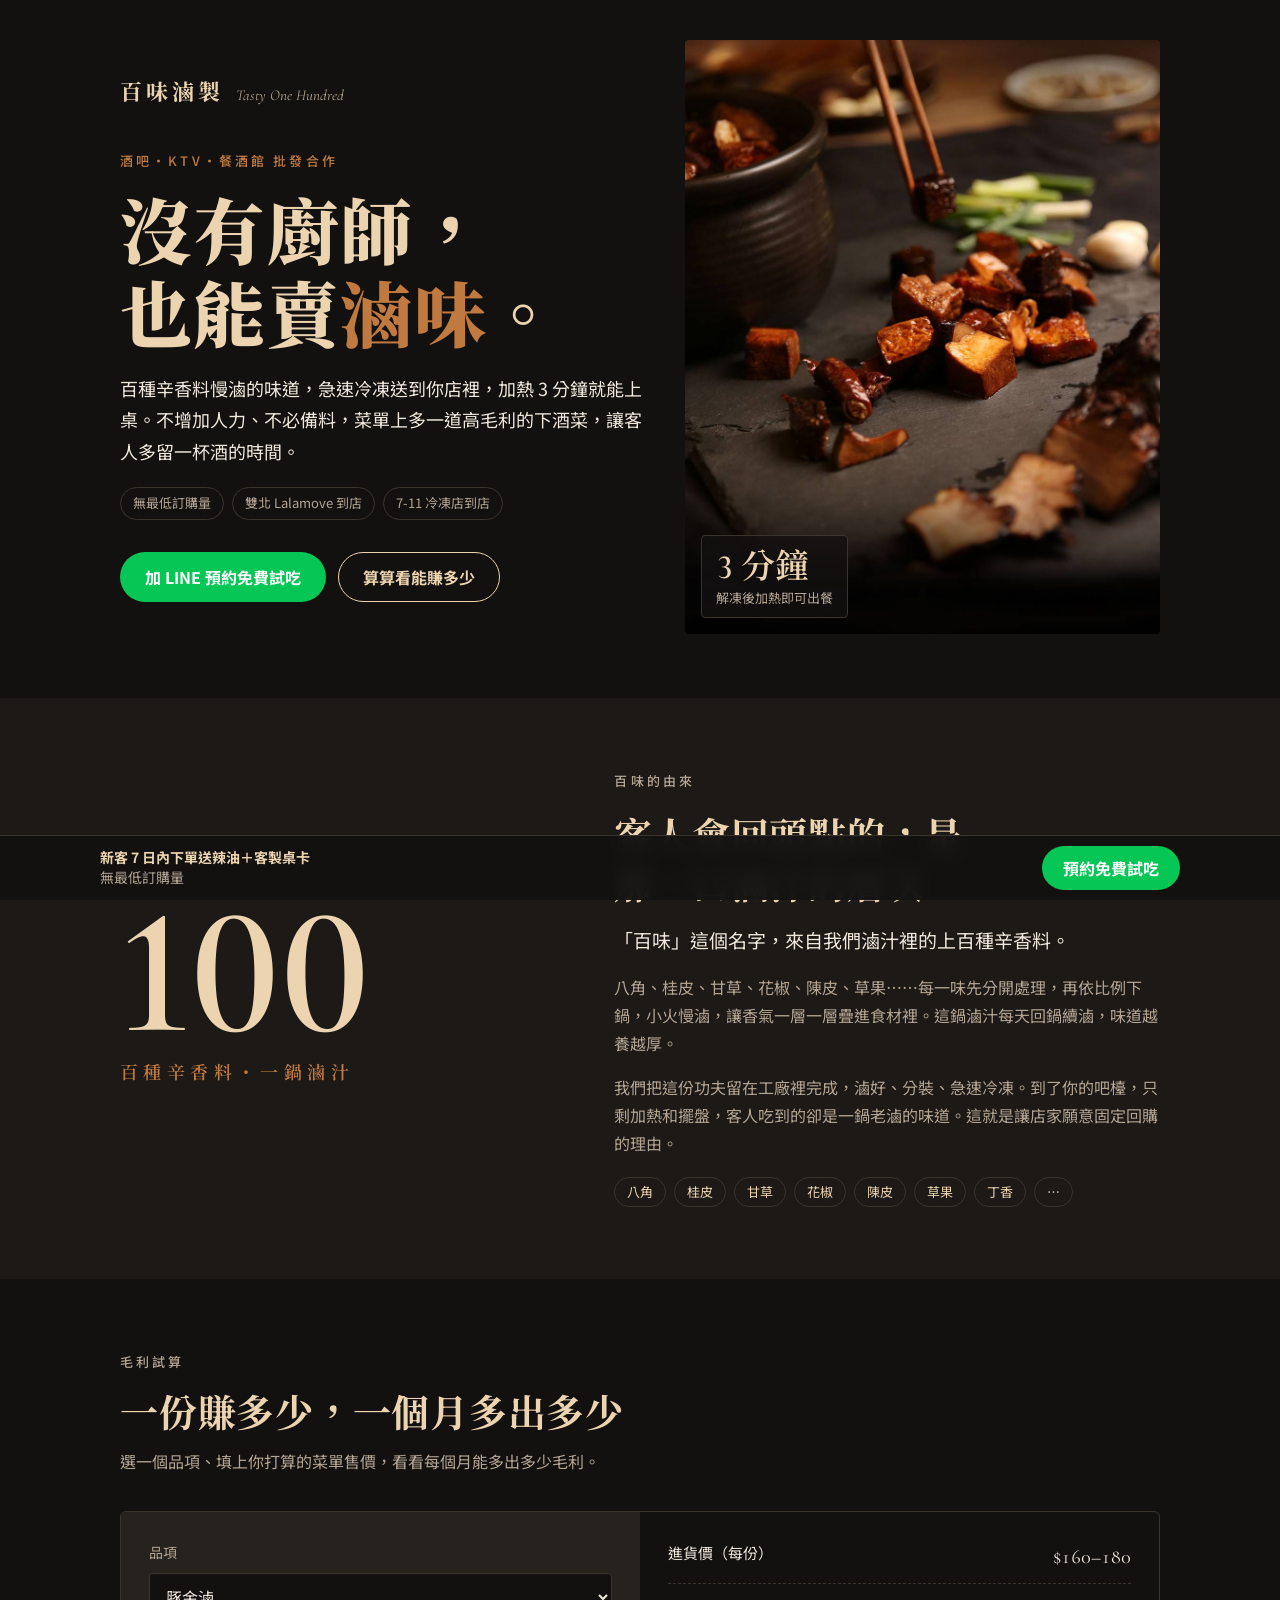
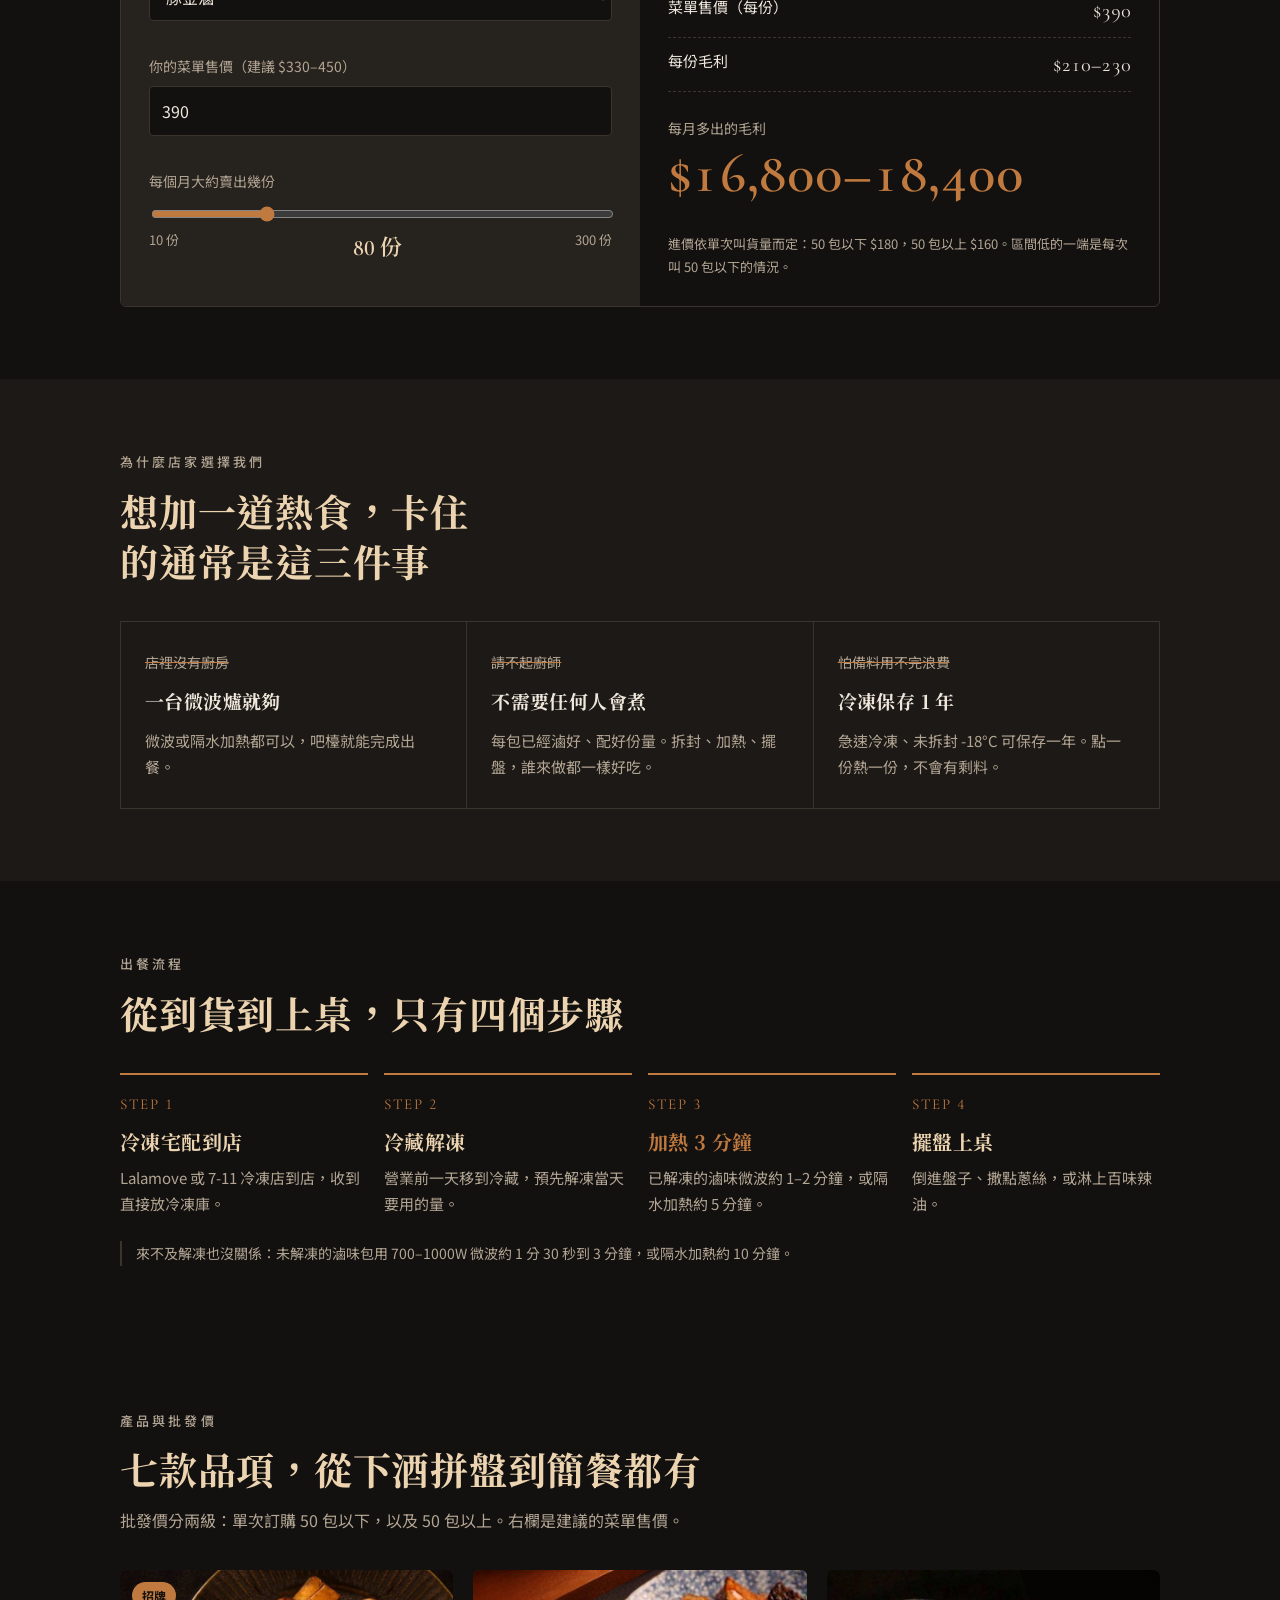
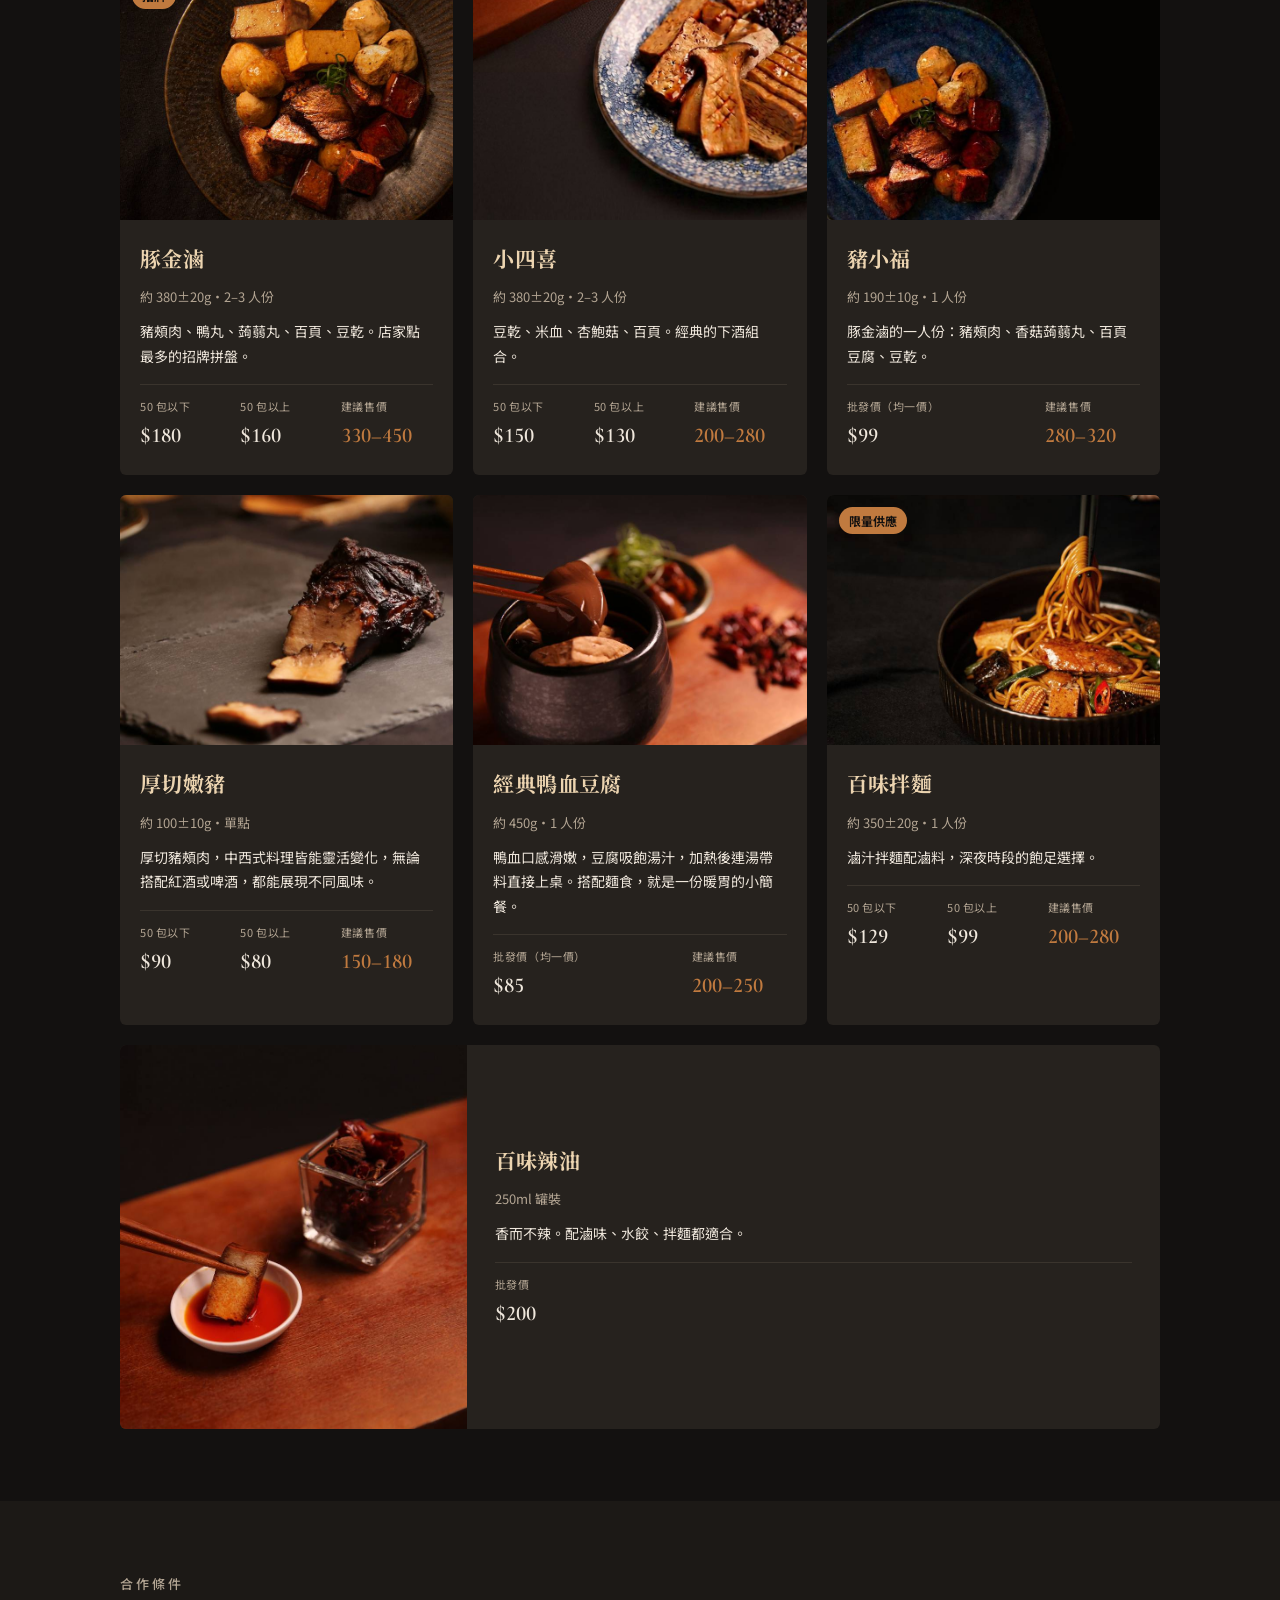
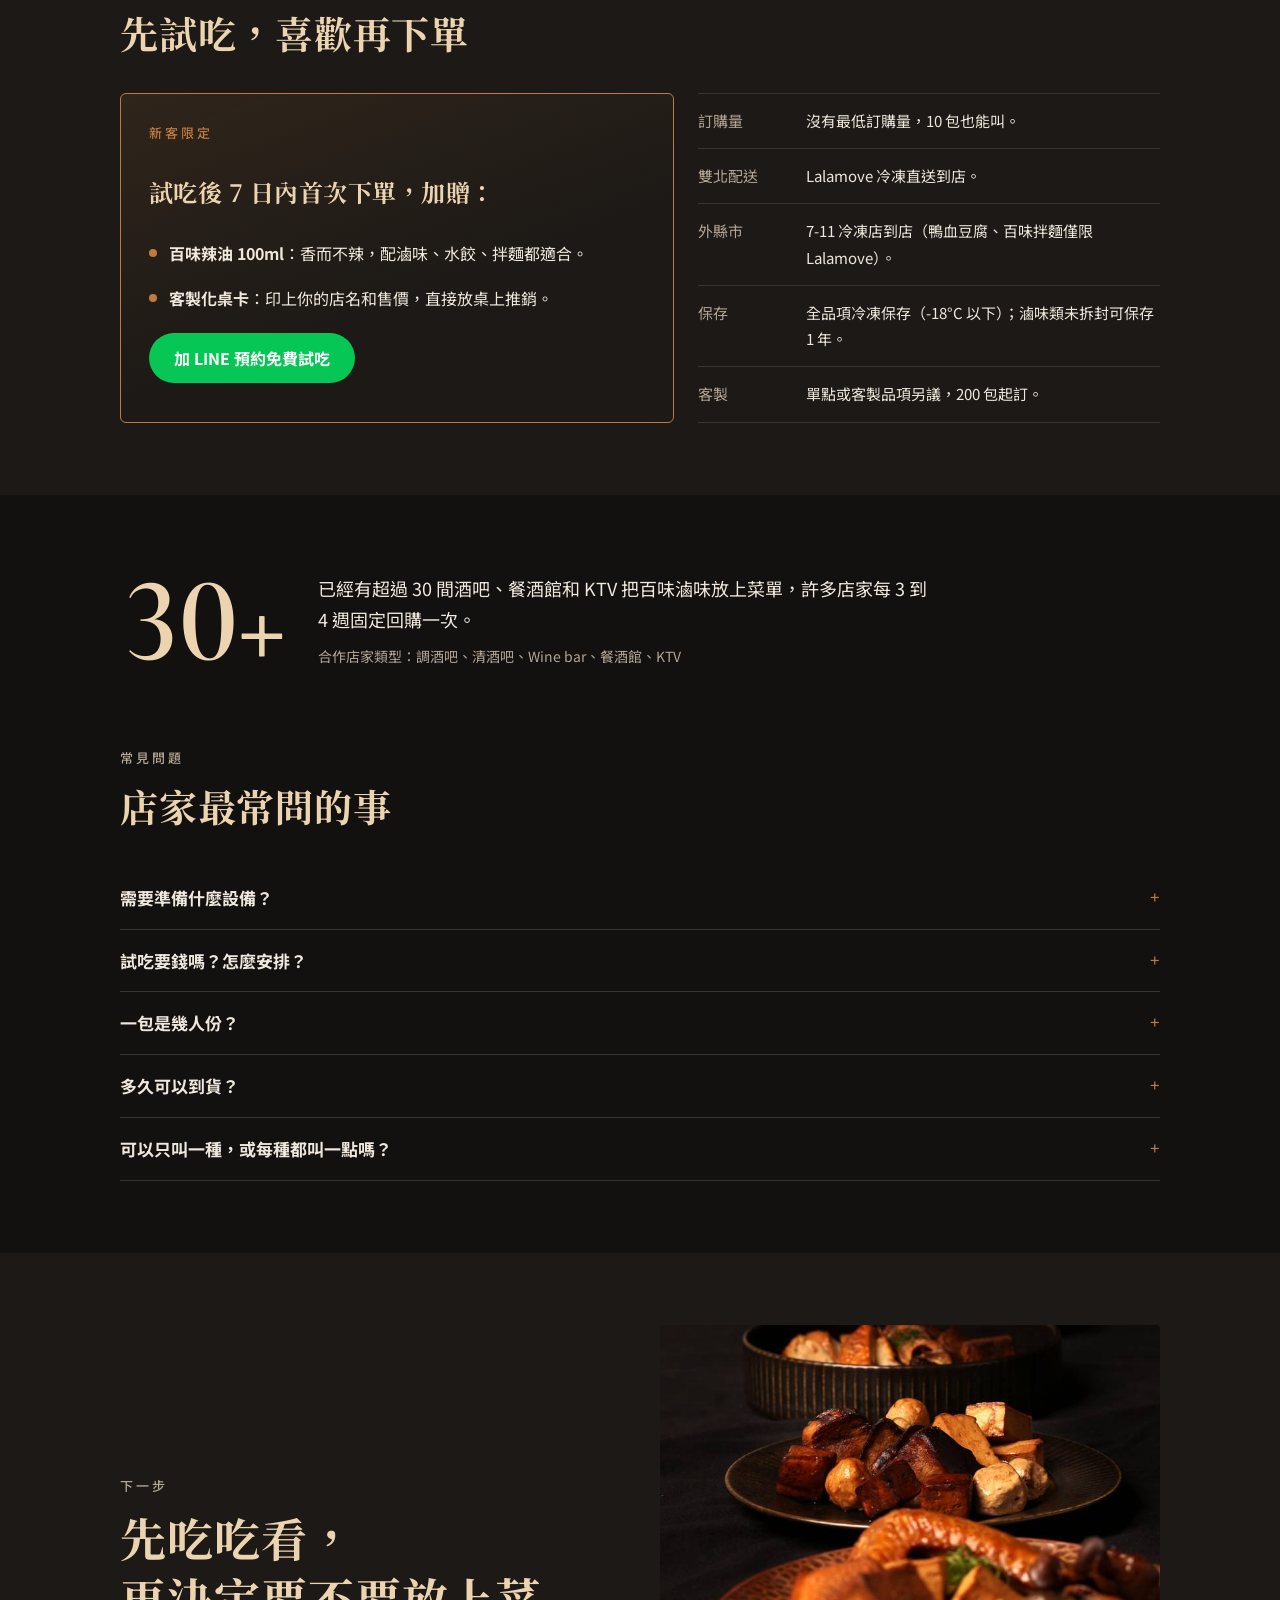
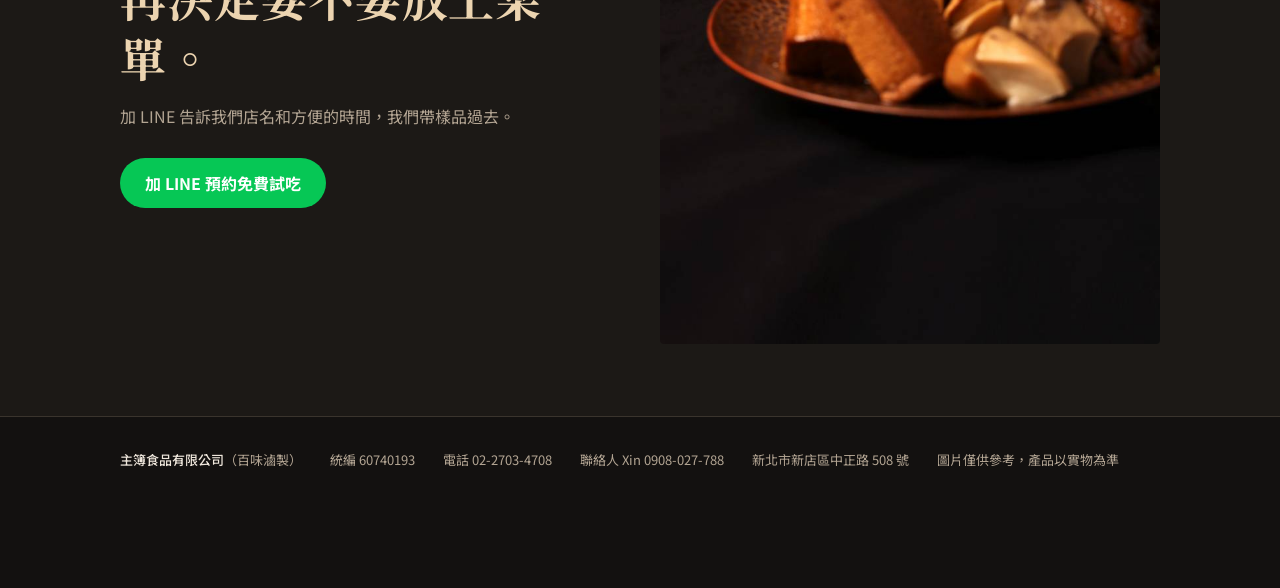
==== b2b/index.html @ 4ccf2a3b "產品改名：豬滿福 → 豚金滷 首頁與 b2b 頁的產品名稱、照片說明、豬小福介紹裡的「豬滿福的一人份」、常見問題都一起改。  Co-Authored-By: Claude Opus 5.5 <nore" ====
<!doctype html>
<html lang="zh-Hant">
<head>
<meta charset="utf-8">
<meta name="viewport" content="width=device-width, initial-scale=1, viewport-fit=cover">
<meta name="description" content="百味滷製冷凍滷味組合包，專為酒吧、KTV、餐酒館設計。百種辛香料慢滷，沒有廚師也能賣滷味：加熱 3 分鐘上桌，為菜單多一道高毛利下酒菜，無最低訂購量。">
<!-- ===== Meta Pixel：到 Meta 事件管理工具複製你的 Pixel 程式碼，貼在這裡 ===== -->
<title>百味滷製 店家合作</title>
<link rel="preconnect" href="https://fonts.googleapis.com">
<link rel="preconnect" href="https://fonts.gstatic.com" crossorigin>
<link rel="stylesheet" href="https://fonts.googleapis.com/css2?family=Noto+Serif+TC:wght@500;700;900&family=Noto+Sans+TC:wght@400;500;700&family=Cormorant+Garamond:wght@500;600&display=swap">
<style>
/* Layout: 夜間酒吧吧檯 — 深色長頁，左文右圖的 hero，價格以帳單式欄位呈現，底部固定 CTA */
.val,.big b,.bill,.price b,.stamp b,.trust .num,.step .n{font-variant-numeric:lining-nums tabular-nums}
:root{
  --ink:#131110;        /* 頁面底色：吧檯暗面 */
  --soot:#1c1916;       /* 區塊底色 */
  --slate:#26221e;      /* 卡片底色：石板 */
  --line:#3a342d;       /* 細線 */
  --cream:#ecd4b0;      /* 品牌米金：同 logo 字色 */
  --braise:#c07a3f;     /* 滷汁琥珀：強調色 */
  --text:#efe7dc;
  --muted:#b3a593;
  --display:"Noto Serif TC","Songti TC","PMingLiU",serif;
  --body:"Noto Sans TC","PingFang TC","Microsoft JhengHei",system-ui,sans-serif;
  --num:"Cormorant Garamond","Noto Serif TC",Georgia,serif;
  color-scheme:dark;
}
*{box-sizing:border-box}
html{scroll-behavior:smooth}
@media (prefers-reduced-motion:reduce){html{scroll-behavior:auto}*{transition:none!important}}
body{background:var(--ink);color:var(--text);font-family:var(--body);font-size:16px;line-height:1.75;margin:0;padding-bottom:84px}
img{max-width:100%;display:block}
a{color:inherit}
.wrap{max-width:1080px;margin:0 auto;padding-inline:20px}
h1,h2,h3{font-family:var(--display);text-wrap:balance;margin:0;font-weight:700;letter-spacing:.02em}
h2{font-size:clamp(26px,4.4vw,38px);line-height:1.3;color:var(--cream)}
p{margin:0}
.eyebrow{font-size:13px;letter-spacing:.24em;color:var(--braise);font-weight:500}
section{padding-block:72px}
.sec-head{display:grid;gap:12px;margin-bottom:36px;max-width:640px}
.sec-head p{color:var(--muted)}

/* buttons */
.btn{display:inline-flex;align-items:center;justify-content:center;gap:8px;min-height:50px;padding:0 24px;border-radius:999px;font-weight:700;font-size:16px;text-decoration:none;border:1px solid transparent;cursor:pointer;transition:transform .15s,background .15s}
.btn:hover{transform:translateY(-1px)}
.btn:focus-visible{outline:2px solid var(--cream);outline-offset:3px}
.btn-line{background:#06c755;color:#fff}
.btn-ghost{border-color:var(--cream);color:var(--cream);background:transparent}
.btn-ghost:hover{background:rgba(236,212,176,.08)}

/* hero */
.hero{padding-block:40px 64px;position:relative;overflow:hidden}
.hero .wrap{display:grid;grid-template-columns:1.05fr .95fr;gap:40px;align-items:center}
.brand{display:flex;align-items:baseline;gap:12px;margin-bottom:40px}
.brand b{font-family:var(--display);font-size:22px;color:var(--cream);letter-spacing:.18em}
.brand span{font-family:var(--num);font-style:italic;color:var(--muted);font-size:15px}
.hero h1{font-size:clamp(40px,7vw,72px);line-height:1.15;color:var(--cream);font-weight:900}
.hero h1 em{font-style:normal;color:var(--braise)}
.hero .lede{margin-top:20px;font-size:18px;color:var(--text);max-width:30em}
.hero .tags{display:flex;flex-wrap:wrap;gap:8px;margin-top:20px}
.tag{font-size:13px;border:1px solid var(--line);border-radius:999px;padding:4px 12px;color:var(--muted)}
.hero .ctas{display:flex;flex-wrap:wrap;gap:12px;margin-top:32px}
.hero-img{position:relative;border-radius:4px;overflow:hidden;aspect-ratio:4/5;max-width:100%}
.hero-img img{width:100%;height:100%;object-fit:cover}
.stamp{position:absolute;left:16px;bottom:16px;background:rgba(19,17,16,.82);border:1px solid var(--line);padding:10px 14px;border-radius:4px;display:grid;line-height:1.3}
.stamp b{font-family:var(--num);font-size:34px;color:var(--cream);font-weight:600}
.stamp span{font-size:13px;color:var(--muted)}

/* story */
.story{background:var(--soot)}
.story .wrap{display:grid;grid-template-columns:.9fr 1.1fr;gap:48px;align-items:center}
.story .big100{font-family:var(--num);font-size:clamp(96px,16vw,180px);line-height:.85;font-variant-numeric:lining-nums;color:var(--cream);font-weight:600}
.story .big100 small{display:block;font-family:var(--display);font-size:18px;color:var(--braise);letter-spacing:.3em;margin-top:14px}
.story-body{display:grid;gap:16px}
.story-body p{color:var(--muted)}
.story-body p.lead{font-size:19px;color:var(--text)}
.spices{display:flex;flex-wrap:wrap;gap:8px;margin-top:4px}
.spices span{font-size:13px;color:var(--cream);border:1px solid var(--line);border-radius:999px;padding:3px 12px}

/* pain */
.pain{background:var(--soot)}
.pain-grid{display:grid;grid-template-columns:repeat(3,1fr);gap:1px;background:var(--line);border:1px solid var(--line)}
.pain-grid div{background:var(--soot);padding:28px 24px;display:grid;gap:10px;align-content:start}
.pain-grid h3{font-size:19px;color:var(--text)}
.pain-grid .q{font-size:14px;color:var(--muted);text-decoration:line-through;text-decoration-color:var(--braise)}
.pain-grid p:last-child{color:var(--muted);font-size:15px}

/* flow */
.flow{display:grid;grid-template-columns:repeat(4,1fr);gap:16px;counter-reset:s}
.step{border-top:2px solid var(--braise);padding-top:16px;display:grid;gap:6px;align-content:start}
.step .n{font-family:var(--num);font-size:15px;color:var(--braise);letter-spacing:.1em}
.step h3{font-size:20px;color:var(--cream)}
.step p{color:var(--muted);font-size:15px}
.step.hot h3{color:var(--braise)}
.flow-note{margin-top:24px;font-size:14px;color:var(--muted);border-left:2px solid var(--line);padding-left:14px}

/* calculator */
.calc{background:var(--ink)}
.calc-box{display:grid;grid-template-columns:1fr 1fr;gap:0;border:1px solid var(--line);border-radius:6px;overflow:hidden}
.calc-in{padding:28px;display:grid;gap:22px;background:var(--slate)}
.calc-out{padding:28px;display:grid;gap:18px;align-content:center}
label{font-size:14px;color:var(--muted);display:block;margin-bottom:8px}
select,input[type=number]{width:100%;background:var(--ink);color:var(--text);border:1px solid var(--line);border-radius:4px;font:inherit;padding:10px 12px;min-height:46px}
select:focus-visible,input:focus-visible{outline:2px solid var(--braise);outline-offset:1px}
input[type=range]{width:100%;accent-color:var(--braise)}
.tier{border:0;margin:0;padding:0}
.tier legend{font-size:14px;color:var(--muted);margin-bottom:8px;padding:0}
.tier-opts{display:flex;flex-wrap:wrap;gap:8px}
.tier-opts label{margin:0;display:inline-flex;align-items:center;gap:8px;border:1px solid var(--line);border-radius:999px;padding:8px 14px;color:var(--text);cursor:pointer;font-size:14px}
.tier-opts label:has(input:checked){border-color:var(--braise);background:rgba(192,122,63,.14)}
.tier-opts input{accent-color:var(--braise);margin:0}
.upsell{font-size:14px;color:var(--cream);background:rgba(192,122,63,.14);border-left:2px solid var(--braise);padding:10px 12px;border-radius:2px}
.range-row{display:flex;justify-content:space-between;font-size:13px;color:var(--muted);font-variant-numeric:tabular-nums}
.val{font-family:var(--num);font-size:22px;color:var(--cream);font-weight:600}
.bill{display:grid;gap:10px;font-variant-numeric:tabular-nums}
.bill div{display:flex;justify-content:space-between;gap:12px;border-bottom:1px dashed var(--line);padding-bottom:8px;font-size:15px}
.bill div span:last-child{font-family:var(--num);font-size:20px}
.big{display:grid;gap:4px;margin-top:6px}
.big span{font-size:14px;color:var(--muted)}
.big b{overflow-wrap:anywhere;font-family:var(--num);font-size:clamp(32px,6vw,56px);line-height:1;color:var(--braise);font-weight:600;font-variant-numeric:tabular-nums}
.calc-foot{font-size:13px;color:var(--muted);margin-top:14px}

/* products */
.prod-grid{display:grid;grid-template-columns:repeat(3,1fr);gap:20px}
.prod{background:var(--slate);border-radius:6px;overflow:hidden;display:grid;grid-template-rows:auto 1fr;min-width:0}
.prod .ph{aspect-ratio:4/3;overflow:hidden;position:relative}
.prod .ph img{width:100%;height:100%;object-fit:cover}
.badge{position:absolute;top:12px;left:12px;background:var(--braise);color:var(--ink);font-size:12px;font-weight:700;padding:3px 10px;border-radius:999px}
.prod .bd{padding:20px;display:grid;gap:10px;align-content:start}
.prod h3{font-size:21px;color:var(--cream)}
.prod .meta{font-size:13px;color:var(--muted)}
.prod .desc{font-size:14px;color:var(--text)}
.price{display:grid;grid-template-columns:1fr 1fr 1fr;border-top:1px solid var(--line);margin-top:6px;padding-top:12px;gap:8px;font-variant-numeric:tabular-nums}
.price div{display:grid;gap:2px}
.price small{font-size:11px;color:var(--muted);letter-spacing:.05em}
.price b{font-family:var(--num);font-size:21px;font-weight:600;color:var(--text)}
.price .sug b{color:var(--braise)}
.price.flat{grid-template-columns:2fr 1fr}
.prod.wide{grid-column:1/-1;grid-template-columns:minmax(0,1fr) minmax(0,2fr);grid-template-rows:none}
.prod.wide .ph{aspect-ratio:auto;min-height:220px}
.prod.wide .bd{align-content:center;padding:28px}
@media (max-width:560px){.prod.wide{grid-template-columns:1fr}.prod.wide .ph{aspect-ratio:4/3}}

/* terms */
.terms{background:var(--soot)}
.terms-grid{display:grid;grid-template-columns:1.2fr 1fr;gap:24px}
.offer{border:1px solid var(--braise);border-radius:6px;padding:28px;display:grid;gap:16px;background:linear-gradient(160deg,rgba(192,122,63,.12),transparent 60%)}
.offer h3{font-size:24px;color:var(--cream)}
.offer ul{margin:0;padding:0;list-style:none;display:grid;gap:12px}
.offer li{display:flex;gap:12px;align-items:flex-start}
.offer li::before{content:"";flex:none;width:8px;height:8px;border-radius:50%;background:var(--braise);margin-top:10px}
.facts{display:grid;gap:0;border-top:1px solid var(--line)}
.facts div{display:grid;grid-template-columns:96px 1fr;gap:12px;padding-block:14px;border-bottom:1px solid var(--line);font-size:15px}
.facts dt,.facts span:first-child{color:var(--muted)}

/* trust */
.trust .wrap{display:grid;grid-template-columns:auto 1fr;gap:32px;align-items:center}
.trust .num{font-family:var(--num);font-size:clamp(72px,12vw,120px);line-height:.9;color:var(--cream);font-weight:600}
.trust p{font-size:18px;max-width:34em}
.trust small{display:block;color:var(--muted);font-size:14px;margin-top:8px}

/* faq */
.faq details{border-bottom:1px solid var(--line);padding-block:16px}
.faq summary{cursor:pointer;font-weight:700;font-size:17px;list-style:none;display:flex;justify-content:space-between;gap:16px}
.faq summary::-webkit-details-marker{display:none}
.faq summary::after{content:"+";color:var(--braise);font-family:var(--num);font-size:24px;line-height:1}
.faq details[open] summary::after{content:"−"}
.faq details p{color:var(--muted);margin-top:10px;font-size:15px}
.faq summary:focus-visible{outline:2px solid var(--braise);outline-offset:4px}

/* final */
.final{text-align:left;position:relative;overflow:hidden}
.final .wrap{display:grid;grid-template-columns:1fr 1fr;gap:40px;align-items:center}
.final h2{font-size:clamp(30px,5vw,46px)}
.final p{color:var(--muted);margin-top:14px}
.final .ctas{display:flex;flex-wrap:wrap;gap:12px;margin-top:28px}
.final img{border-radius:4px}
footer{border-top:1px solid var(--line);padding-block:32px;font-size:13px;color:var(--muted)}
footer .wrap{display:flex;flex-wrap:wrap;gap:8px 28px}
footer b{color:var(--text);font-weight:500}

/* sticky bar */
.bar{position:fixed;left:0;right:0;bottom:0;z-index:20;background:rgba(19,17,16,.94);backdrop-filter:blur(8px);border-top:1px solid var(--line);padding:10px 16px calc(10px + env(safe-area-inset-bottom,0px))}
.bar .wrap{display:flex;align-items:center;justify-content:space-between;gap:12px;padding-inline:0}
.bar p{font-size:14px;color:var(--muted);line-height:1.4}
.bar p b{color:var(--cream)}
.bar .btn{min-height:44px;padding:0 20px;flex:none}

@media (max-width:860px){
  .hero .wrap,.calc-box,.terms-grid,.final .wrap,.story .wrap{grid-template-columns:1fr}
  .story .wrap{gap:24px}
  .hero-img{aspect-ratio:4/3;order:-1}
  .brand{margin-bottom:24px}
  .prod-grid{grid-template-columns:1fr 1fr}
  .pain-grid{grid-template-columns:1fr}
  .flow{grid-template-columns:1fr 1fr;row-gap:28px}
  .trust .wrap{grid-template-columns:1fr;gap:12px}
  .final img{display:none}
}
@media (max-width:560px){
  section{padding-block:56px}
  .prod-grid{grid-template-columns:1fr}
  .bar p{display:none}
  .bar .btn{flex:1}
  .hero .ctas .btn{flex:1 1 100%}
}
</style>
</head>
<body>


<!-- ============ HERO ============ -->
<header class="hero">
  <div class="wrap">
    <div>
      <a class="brand" href="../" style="text-decoration:none;color:inherit"><b>百味滷製</b><span>Tasty One Hundred</span></a>
      <p class="eyebrow">酒吧・KTV・餐酒館 批發合作</p>
      <h1 style="margin-top:14px">沒有廚師，<br>也能賣<em>滷味</em>。</h1>
      <p class="lede">百種辛香料慢滷的味道，急速冷凍送到你店裡，加熱 3 分鐘就能上桌。不增加人力、不必備料，菜單上多一道高毛利的下酒菜，讓客人多留一杯酒的時間。</p>
      <div class="tags"><span class="tag">無最低訂購量</span><span class="tag">雙北 Lalamove 到店</span><span class="tag">7-11 冷凍店到店</span></div>
      <div class="ctas">
        <a class="btn btn-line" href="https://lin.ee/7zMBIqU" target="_blank" rel="noopener" data-cta="line-hero">加 LINE 預約免費試吃</a>
        <a class="btn btn-ghost" href="#calc" data-cta="calc-hero">算算看能賺多少</a>
      </div>
    </div>
    <div class="hero-img">
      <img src="../assets/img/hero.jpg" alt="筷子夾起一塊滷豆乾，石板上擺著滷味拼盤">
      <div class="stamp"><b>3 分鐘</b><span>解凍後加熱即可出餐</span></div>
    </div>
  </div>
</header>

<!-- ============ STORY ============ -->
<!-- 待確認：以下故事為草稿，辛香料種類、熬滷方式等細節請依實際情況修改 -->
<section class="story">
  <div class="wrap">
    <div class="big100">100<small>百種辛香料・一鍋滷汁</small></div>
    <div class="story-body">
      <p class="eyebrow">百味的由來</p>
      <h2>客人會回頭點的，是那一口滷汁的層次</h2>
      <p class="lead">「百味」這個名字，來自我們滷汁裡的上百種辛香料。</p>
      <p>八角、桂皮、甘草、花椒、陳皮、草果……每一味先分開處理，再依比例下鍋，小火慢滷，讓香氣一層一層疊進食材裡。這鍋滷汁每天回鍋續滷，味道越養越厚。</p>
      <p>我們把這份功夫留在工廠裡完成，滷好、分裝、急速冷凍。到了你的吧檯，只剩加熱和擺盤，客人吃到的卻是一鍋老滷的味道。這就是讓店家願意固定回購的理由。</p>
      <div class="spices" aria-label="部分使用的辛香料"><span>八角</span><span>桂皮</span><span>甘草</span><span>花椒</span><span>陳皮</span><span>草果</span><span>丁香</span><span>⋯</span></div>
    </div>
  </div>
</section>

<!-- ============ CALCULATOR ============ -->
<section class="calc" id="calc">
  <div class="wrap">
    <div class="sec-head">
      <p class="eyebrow">毛利試算</p>
      <h2>一份賺多少，一個月多出多少</h2>
      <p>選一個品項、填上你打算的菜單售價，看看每個月能多出多少毛利。</p>
    </div>
    <div class="calc-box">
      <div class="calc-in">
        <div>
          <label for="c-item">品項</label>
          <select id="c-item"></select>
        </div>
        <div>
          <label for="c-sell">你的菜單售價（建議 <span id="c-sug"></span>）</label>
          <input type="number" id="c-sell" min="0" step="10" inputmode="numeric">
        </div>
        <div>
          <label for="c-qty">每個月大約賣出幾份</label>
          <input type="range" id="c-qty" min="10" max="300" step="10" value="80">
          <div class="range-row"><span>10 份</span><span class="val" id="c-qty-v">80 份</span><span>300 份</span></div>
        </div>
      </div>
      <div class="calc-out" aria-live="polite">
        <div class="bill">
          <div><span>進貨價（每份）</span><span id="o-cost"></span></div>
          <div><span>菜單售價（每份）</span><span id="o-sell"></span></div>
          <div><span>每份毛利</span><span id="o-unit"></span></div>
        </div>
        <div class="big"><span>每月多出的毛利</span><b id="o-month"></b></div>
        <p class="calc-foot" id="o-foot"></p>
      </div>
    </div>
  </div>
</section>

<!-- ============ PAIN ============ -->
<section class="pain">
  <div class="wrap">
    <div class="sec-head">
      <p class="eyebrow">為什麼店家選擇我們</p>
      <h2>想加一道熱食，卡住的通常是這三件事</h2>
    </div>
    <div class="pain-grid">
      <div><p class="q">店裡沒有廚房</p><h3>一台微波爐就夠</h3><p>微波或隔水加熱都可以，吧檯就能完成出餐。</p></div>
      <div><p class="q">請不起廚師</p><h3>不需要任何人會煮</h3><p>每包已經滷好、配好份量。拆封、加熱、擺盤，誰來做都一樣好吃。</p></div>
      <div><p class="q">怕備料用不完浪費</p><h3>冷凍保存 1 年</h3><p>急速冷凍、未拆封 -18°C 可保存一年。點一份熱一份，不會有剩料。</p></div>
    </div>
  </div>
</section>

<!-- ============ FLOW ============ -->
<section>
  <div class="wrap">
    <div class="sec-head">
      <p class="eyebrow">出餐流程</p>
      <h2>從到貨到上桌，只有四個步驟</h2>
    </div>
    <div class="flow">
      <div class="step"><span class="n">STEP 1</span><h3>冷凍宅配到店</h3><p>Lalamove 或 7-11 冷凍店到店，收到直接放冷凍庫。</p></div>
      <div class="step"><span class="n">STEP 2</span><h3>冷藏解凍</h3><p>營業前一天移到冷藏，預先解凍當天要用的量。</p></div>
      <div class="step hot"><span class="n">STEP 3</span><h3>加熱 3 分鐘</h3><p>已解凍的滷味微波約 1–2 分鐘，或隔水加熱約 5 分鐘。</p></div>
      <div class="step"><span class="n">STEP 4</span><h3>擺盤上桌</h3><p>倒進盤子、撒點蔥絲，或淋上百味辣油。</p></div>
    </div>
    <p class="flow-note">來不及解凍也沒關係：未解凍的滷味包用 700–1000W 微波約 1 分 30 秒到 3 分鐘，或隔水加熱約 10 分鐘。</p>
  </div>
</section>

<!-- ============ PRODUCTS ============ -->
<section id="products">
  <div class="wrap">
    <div class="sec-head">
      <p class="eyebrow">產品與批發價</p>
      <h2>七款品項，從下酒拼盤到簡餐都有</h2>
      <p>批發價分兩級：單次訂購 50 包以下，以及 50 包以上。右欄是建議的菜單售價。</p>
    </div>
    <div class="prod-grid" id="prod-grid"></div>
  </div>
</section>

<!-- ============ TERMS ============ -->
<section class="terms" id="terms">
  <div class="wrap">
    <div class="sec-head">
      <p class="eyebrow">合作條件</p>
      <h2>先試吃，喜歡再下單</h2>
    </div>
    <div class="terms-grid">
      <div class="offer">
        <p class="eyebrow">新客限定</p>
        <h3>試吃後 7 日內首次下單，加贈：</h3>
        <ul>
          <li><span><b>百味辣油 100ml</b>：香而不辣，配滷味、水餃、拌麵都適合。</span></li>
          <li><span><b>客製化桌卡</b>：印上你的店名和售價，直接放桌上推銷。</span></li>
        </ul>
        <div><a class="btn btn-line" href="https://lin.ee/7zMBIqU" target="_blank" rel="noopener" data-cta="line-offer">加 LINE 預約免費試吃</a></div>
      </div>
      <dl class="facts" style="margin:0">
        <div><span>訂購量</span><span>沒有最低訂購量，10 包也能叫。</span></div>
        <div><span>雙北配送</span><span>Lalamove 冷凍直送到店。</span></div>
        <div><span>外縣市</span><span>7-11 冷凍店到店（鴨血豆腐、百味拌麵僅限 Lalamove）。</span></div>
        <div><span>保存</span><span>全品項冷凍保存（-18°C 以下）；滷味類未拆封可保存 1 年。</span></div>
        <div><span>客製</span><span>單點或客製品項另議，200 包起訂。</span></div>
      </dl>
    </div>
  </div>
</section>

<!-- ============ TRUST ============ -->
<section class="trust">
  <div class="wrap">
    <div class="num">30+</div>
    <div>
      <p>已經有超過 30 間酒吧、餐酒館和 KTV 把百味滷味放上菜單，許多店家每 3 到 4 週固定回購一次。</p>
      <small>合作店家類型：調酒吧、清酒吧、Wine bar、餐酒館、KTV</small>
    </div>
  </div>
</section>

<!-- ============ FAQ ============ -->
<section class="faq" style="padding-top:0">
  <div class="wrap">
    <div class="sec-head"><p class="eyebrow">常見問題</p><h2>店家最常問的事</h2></div>
    <details><summary>需要準備什麼設備？</summary><p>一台微波爐或一個能煮水的鍋子就夠。滷味類可以整包加熱；鴨血豆腐建議拆封後倒進容器加熱。</p></details>
    <details><summary>試吃要錢嗎？怎麼安排？</summary><p>試吃免費。加 LINE 留下店名和方便的時間，我們會帶樣品到店，讓你和店裡的人一起吃吃看。</p></details>
    <details><summary>一包是幾人份？</summary><p>豚金滷、小四喜等一般包約 2–3 人份，適合當下酒拼盤；豬小福、鴨血豆腐、百味拌麵約 1 人份，可以當小簡餐。</p></details>
    <details><summary>多久可以到貨？</summary><p>雙北用 Lalamove 冷凍直送，可以配合你的營業時間約送達時段。外縣市走 7-11 冷凍店到店，實際天數依門市而定。</p></details>
    <details><summary>可以只叫一種，或每種都叫一點嗎？</summary><p>可以。沒有最低訂購量，也可以混搭品項。訂購量超過 50 包會適用較低的批發價。</p></details>
  </div>
</section>

<!-- ============ FINAL CTA ============ -->
<section class="final" style="background:var(--soot)">
  <div class="wrap">
    <div>
      <p class="eyebrow">下一步</p>
      <h2 style="margin-top:10px">先吃吃看，<br>再決定要不要放上菜單。</h2>
      <p>加 LINE 告訴我們店名和方便的時間，我們帶樣品過去。</p>
      <div class="ctas">
        <a class="btn btn-line" href="https://lin.ee/7zMBIqU" target="_blank" rel="noopener" data-cta="line-final">加 LINE 預約免費試吃</a>
      </div>
    </div>
    <img src="../assets/img/final.jpg" alt="三盤百味滷味在暗色桌面上">
  </div>
</section>

<footer>
  <div class="wrap">
    <span><b>主簿食品有限公司</b>（百味滷製）</span>
    <span>統編 60740193</span>
    <span>電話 02-2703-4708</span>
    <span>聯絡人 Xin 0908-027-788</span>
    <span>新北市新店區中正路 508 號</span>
    <span>圖片僅供參考，產品以實物為準</span>
  </div>
</footer>

<div class="bar">
  <div class="wrap">
    <p><b>新客 7 日內下單送辣油＋客製桌卡</b><br>無最低訂購量</p>
    <a class="btn btn-line" href="https://lin.ee/7zMBIqU" target="_blank" rel="noopener" data-cta="line-sticky">預約免費試吃</a>
  </div>
</div>

<script>
/* 產品資料：價格改這裡就好 */
var PRODUCTS = [
  {id:"zmf", name:"豚金滷", img:"../assets/img/zmf.jpg", meta:"約 380±20g・2–3 人份", desc:"豬頰肉、鴨丸、蒟蒻丸、百頁、豆乾。店家點最多的招牌拼盤。", lo:180, hi:160, sug:[330,450], badge:"招牌"},
  {id:"ssx", name:"小四喜", img:"../assets/img/ssx.jpg", meta:"約 380±20g・2–3 人份", desc:"豆乾、米血、杏鮑菇、百頁。經典的下酒組合。", lo:150, hi:130, sug:[200,280]},
  {id:"zxf", name:"豬小福", img:"../assets/img/zxf.jpg", meta:"約 190±10g・1 人份", desc:"豚金滷的一人份：豬頰肉、香菇蒟蒻丸、百頁豆腐、豆乾。", flat:99, sug:[280,320]},
  {id:"hq", name:"厚切嫩豬", img:"../assets/img/hq.jpg", meta:"約 100±10g・單點", desc:"厚切豬頰肉，中西式料理皆能靈活變化，無論搭配紅酒或啤酒，都能展現不同風味。", lo:90, hi:80, sug:[150,180]},
  {id:"yx", name:"經典鴨血豆腐", img:"../assets/img/yx.jpg", meta:"約 450g・1 人份", desc:"鴨血口感滑嫩，豆腐吸飽湯汁，加熱後連湯帶料直接上桌。搭配麵食，就是一份暖胃的小簡餐。", flat:85, sug:[200,250]},
  {id:"noodle", name:"百味拌麵", img:"../assets/img/noodle.jpg", meta:"約 350±20g・1 人份", desc:"滷汁拌麵配滷料，深夜時段的飽足選擇。", lo:129, hi:99, sug:[200,280], badge:"限量供應"},
  {id:"oil", name:"百味辣油", img:"../assets/img/oil.jpg", meta:"250ml 罐裝", desc:"香而不辣。配滷味、水餃、拌麵都適合。", flat:200, oil:true}
];

var $ = function(id){return document.getElementById(id)};
var fmt = function(n){return "$" + Math.round(n).toLocaleString("zh-TW")};

/* 產品卡 */
$("prod-grid").innerHTML = PRODUCTS.map(function(p){
  var price;
  if (p.oil) {
    price = '<div class="price flat"><div><small>批發價</small><b>'+fmt(p.flat)+'</b></div><div></div></div>';
  } else if (p.flat) {
    price = '<div class="price flat"><div><small>批發價（均一價）</small><b>'+fmt(p.flat)+'</b></div><div class="sug"><small>建議售價</small><b>'+p.sug[0]+'–'+p.sug[1]+'</b></div></div>';
  } else {
    price = '<div class="price"><div><small>50 包以下</small><b>'+fmt(p.lo)+'</b></div><div><small>50 包以上</small><b>'+fmt(p.hi)+'</b></div><div class="sug"><small>建議售價</small><b>'+p.sug[0]+'–'+p.sug[1]+'</b></div></div>';
  }
  return '<article class="prod'+(p.oil?' wide':'')+'"><div class="ph"><img loading="lazy" src="'+p.img+'" alt="'+p.name+'">'+(p.badge?'<span class="badge">'+p.badge+'</span>':'')+'</div>'+
         '<div class="bd"><h3>'+p.name+'</h3><p class="meta">'+p.meta+'</p><p class="desc">'+p.desc+'</p>'+price+'</div></article>';
}).join("");

/* 毛利試算 */
var calcItems = PRODUCTS.filter(function(p){return !p.oil});
$("c-item").innerHTML = calcItems.map(function(p){return '<option value="'+p.id+'">'+p.name+'</option>'}).join("");
function cur(){ var id=$("c-item").value; return calcItems.filter(function(p){return p.id===id})[0]; }
function setDefaultSell(){ var p=cur(); $("c-sell").value = Math.round((p.sug[0]+p.sug[1])/2/10)*10; $("c-sug").textContent = "$"+p.sug[0]+"–"+p.sug[1]; }
function range(a,b){ return a===b ? fmt(a) : fmt(Math.min(a,b))+"–"+fmt(Math.max(a,b)).slice(1); }
function calc(){
  var p=cur(), monthly=+$("c-qty").value, sell=+$("c-sell").value||0;
  var hiCost = p.flat ? p.flat : p.lo, loCost = p.flat ? p.flat : p.hi;   // lo/hi = 50包以下/以上的進價
  $("c-qty-v").textContent = monthly+" 份";
  $("o-cost").textContent = range(loCost,hiCost);
  $("o-sell").textContent = fmt(sell);
  $("o-unit").textContent = range(sell-hiCost, sell-loCost);
  $("o-month").textContent = range((sell-hiCost)*monthly, (sell-loCost)*monthly);
  $("o-foot").textContent = p.flat ? "均一價品項，不分叫貨量。" :
    "進價依單次叫貨量而定：50 包以下 "+fmt(p.lo)+"，50 包以上 "+fmt(p.hi)+"。區間低的一端是每次叫 50 包以下的情況。";
}
$("c-item").addEventListener("change", function(){ setDefaultSell(); calc(); });
$("c-sell").addEventListener("input", calc);
$("c-qty").addEventListener("input", calc);
setDefaultSell(); calc();

/* 追蹤：之後裝上 Meta Pixel，這段會把每個按鈕的點擊送成事件 */
document.addEventListener("click", function(e){
  var a = e.target.closest("[data-cta]"); if(!a) return;
  var name = a.getAttribute("data-cta");
  if (window.fbq) {
    if (name.indexOf("line")===0) fbq("track","Contact",{cta:name});
    else if (name.indexOf("form")===0) fbq("track","Lead",{cta:name});
    else fbq("trackCustom","CTAClick",{cta:name});
  }
});
</script>

</body>
</html>
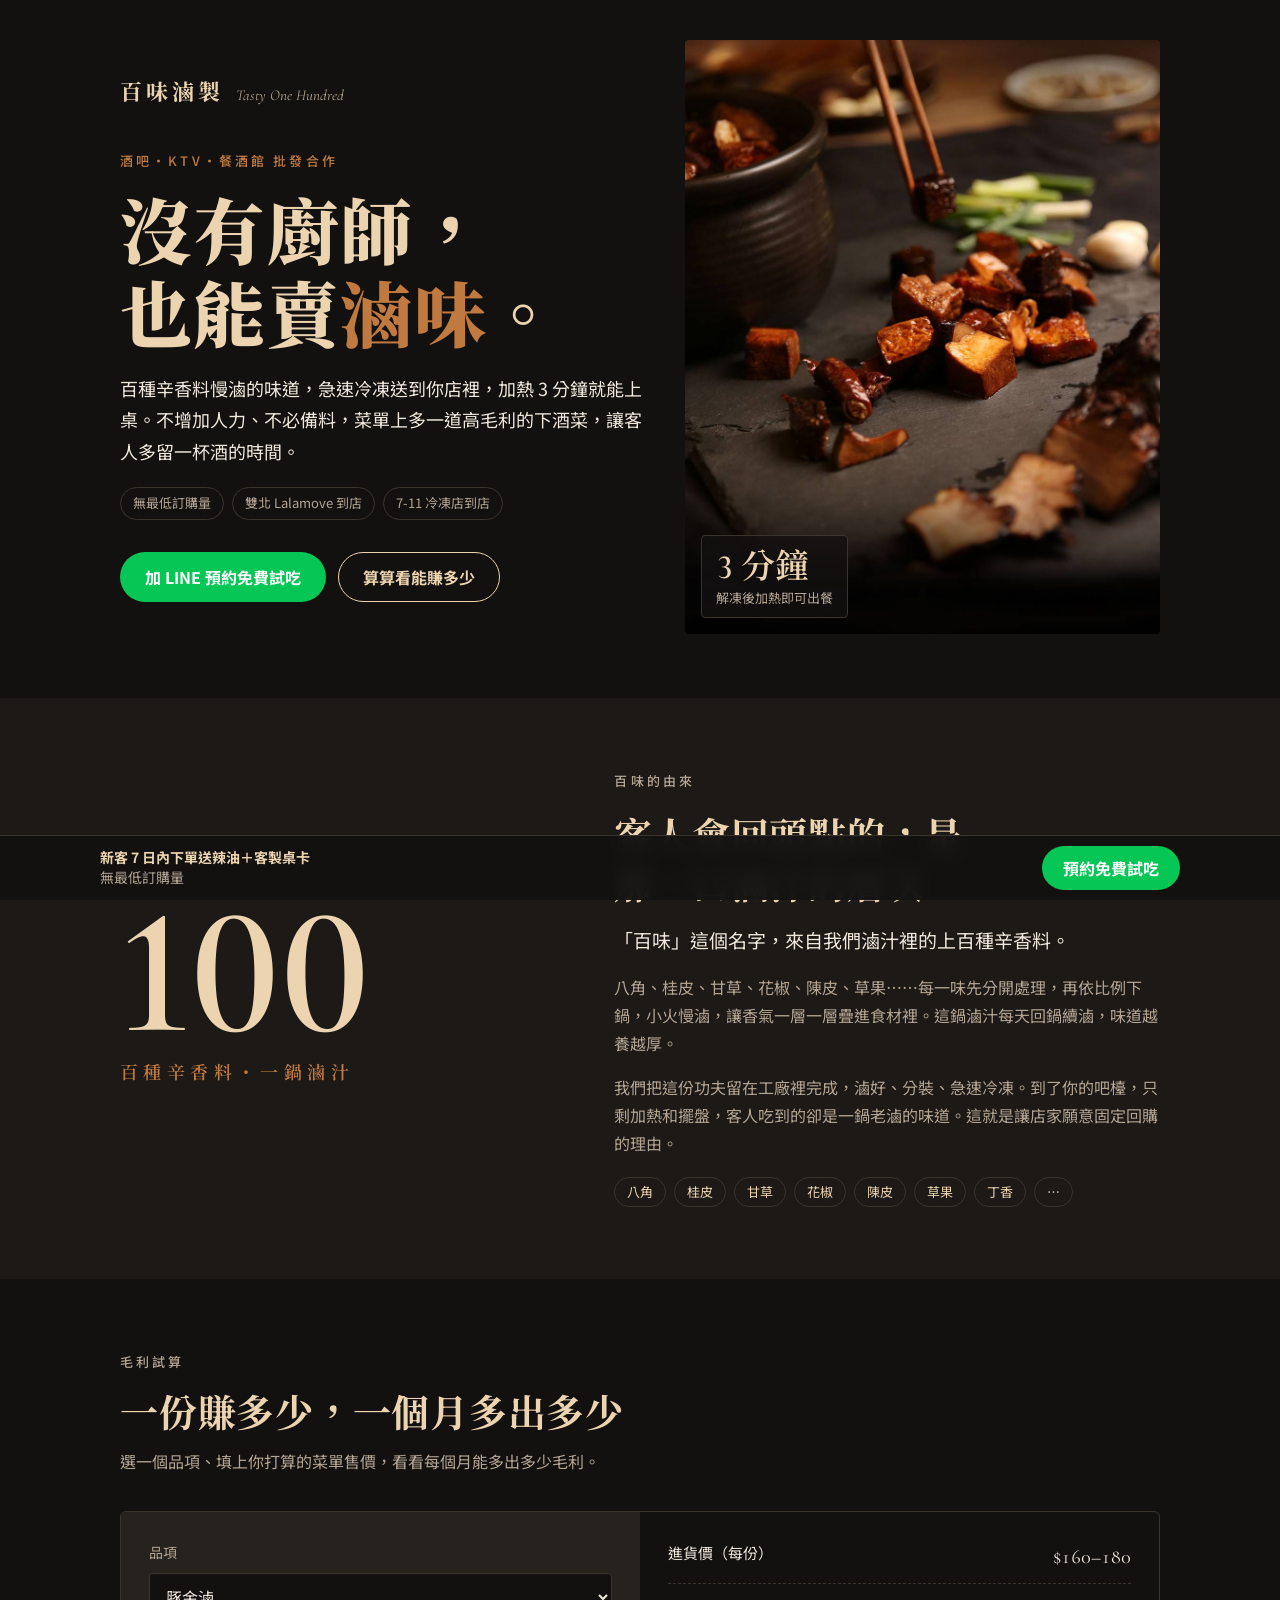
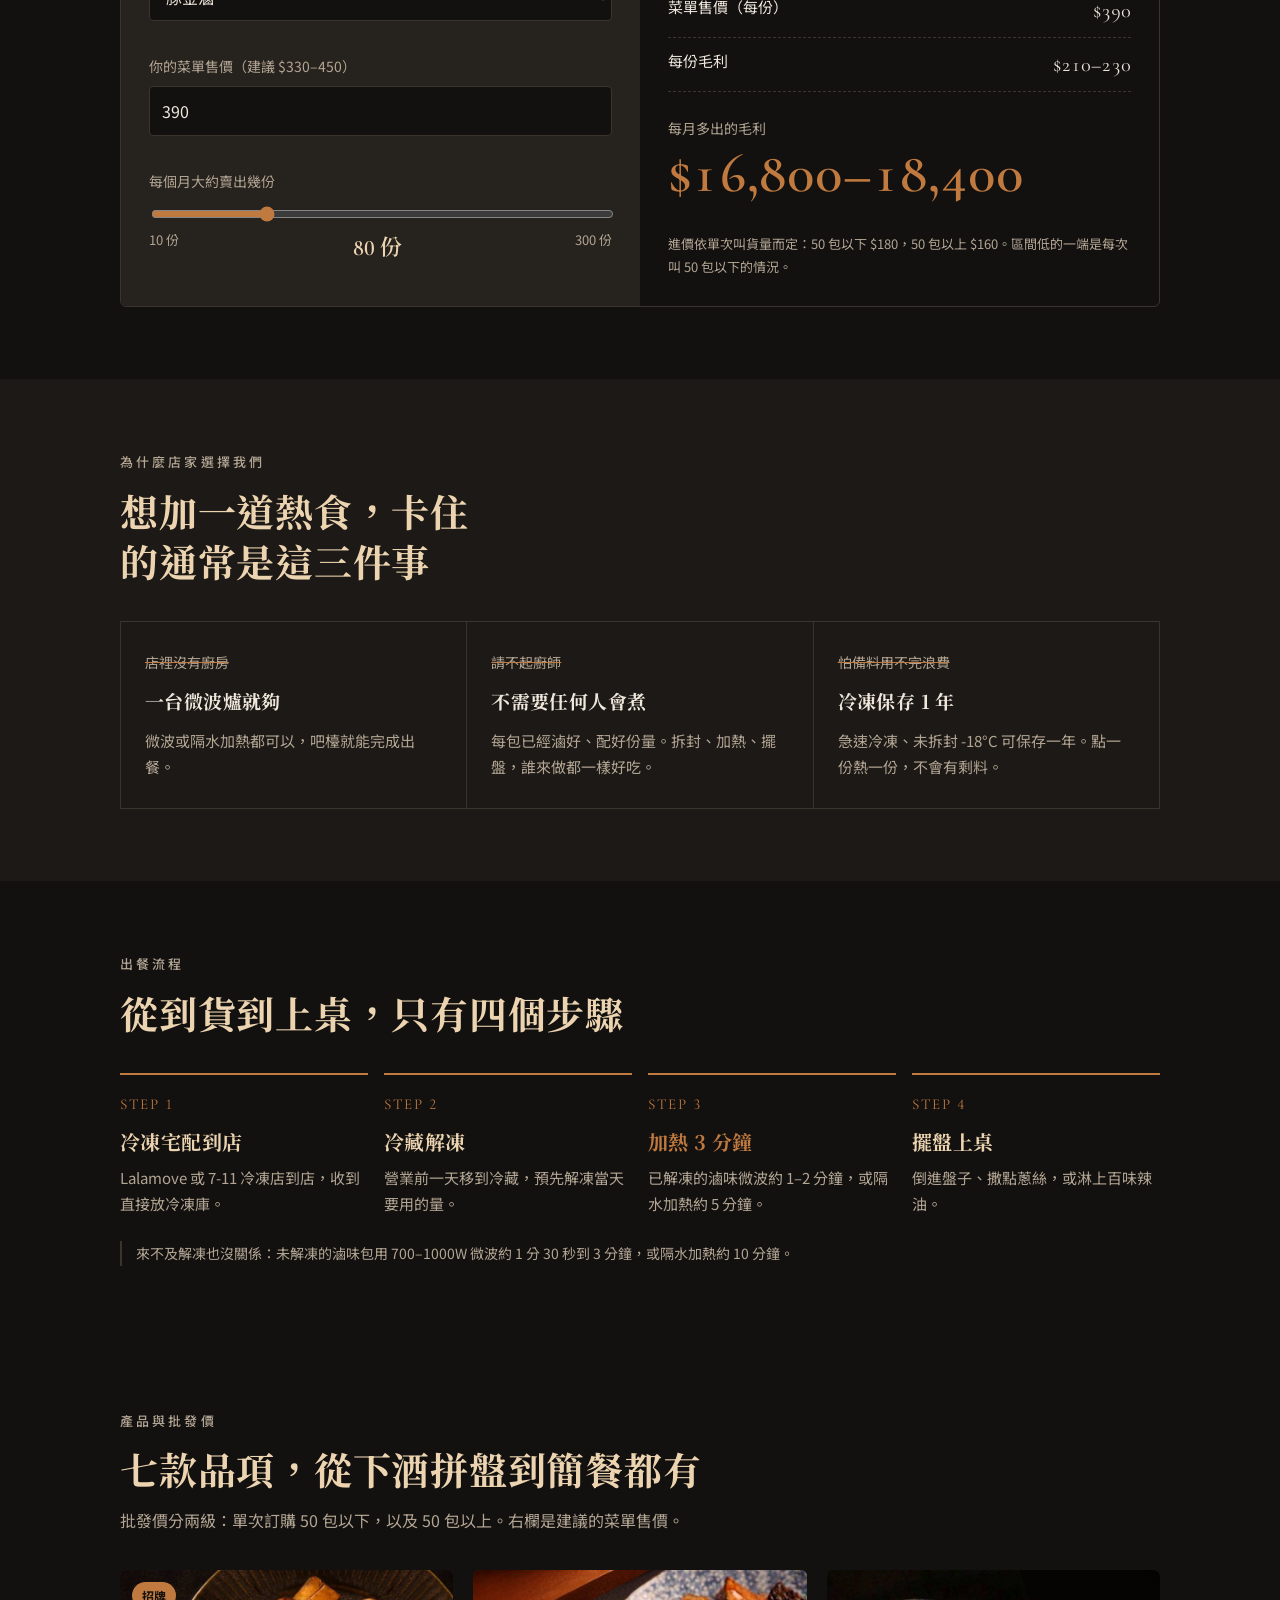
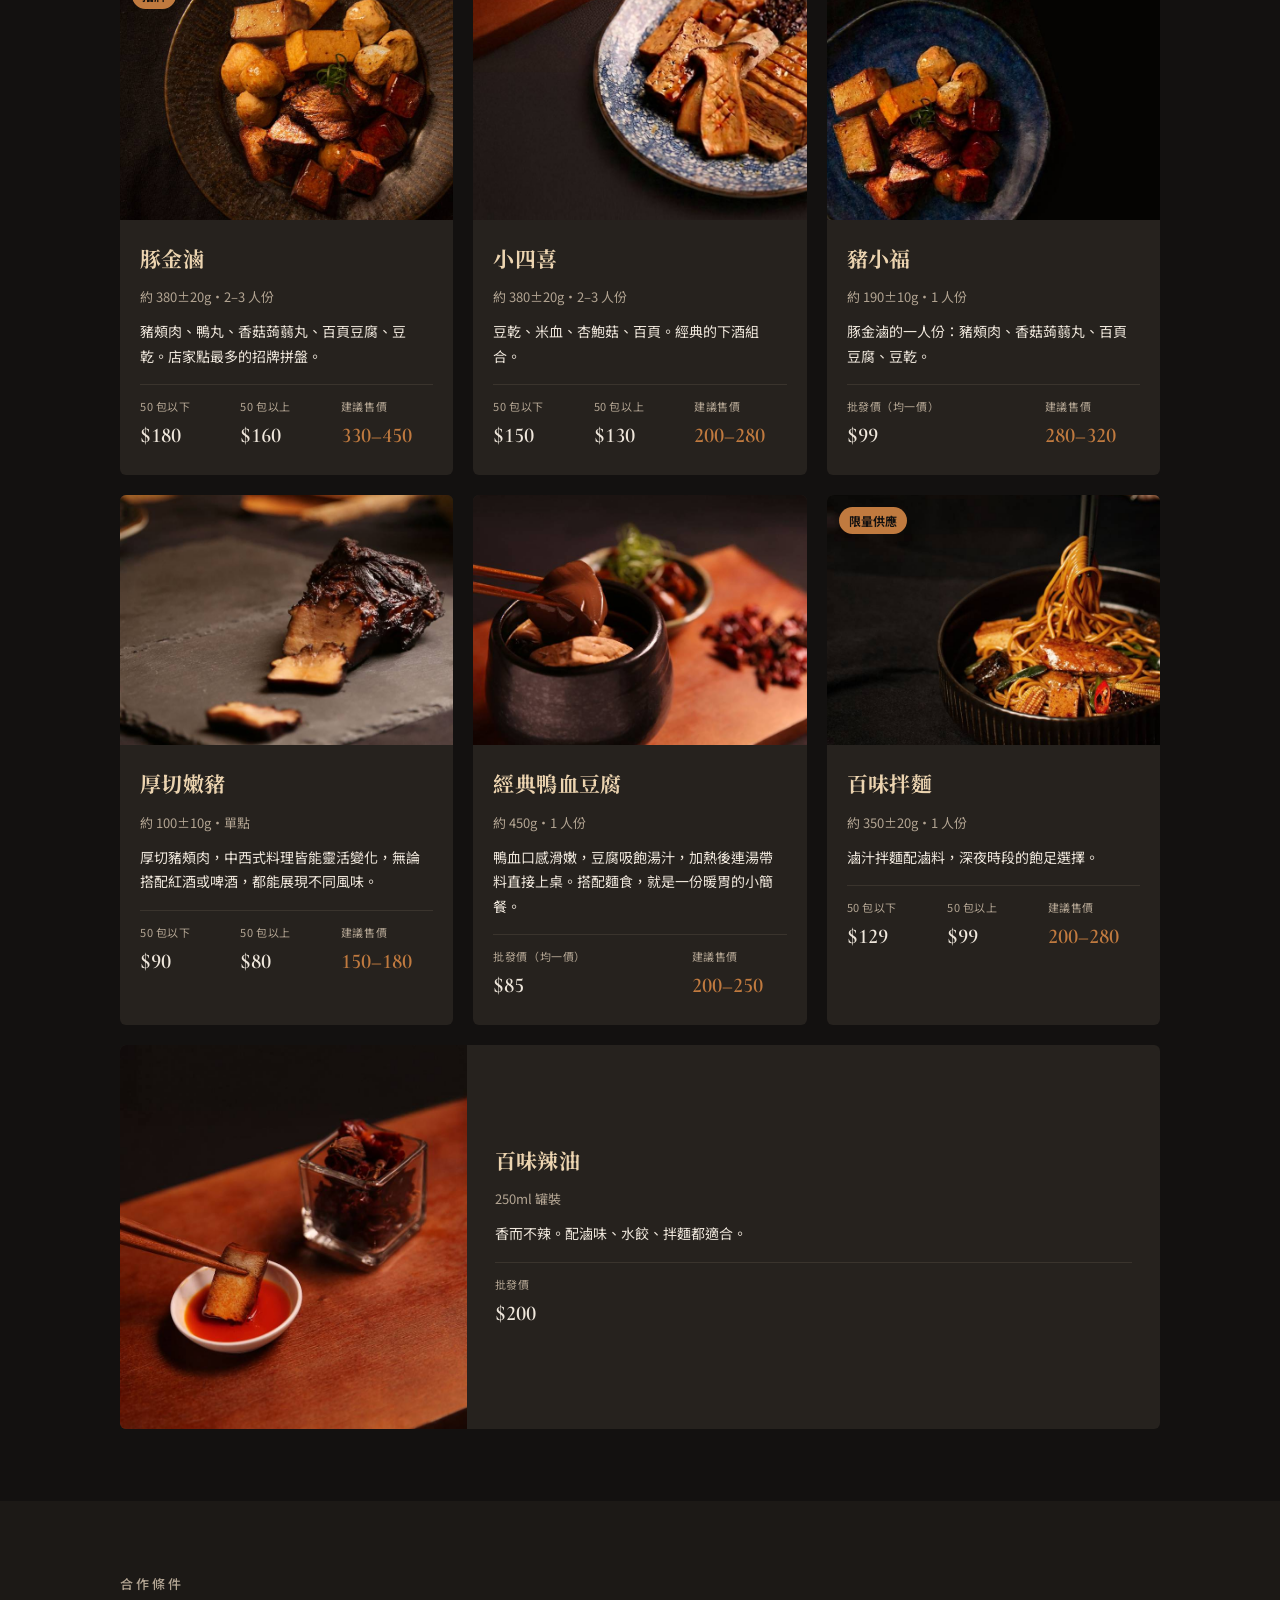
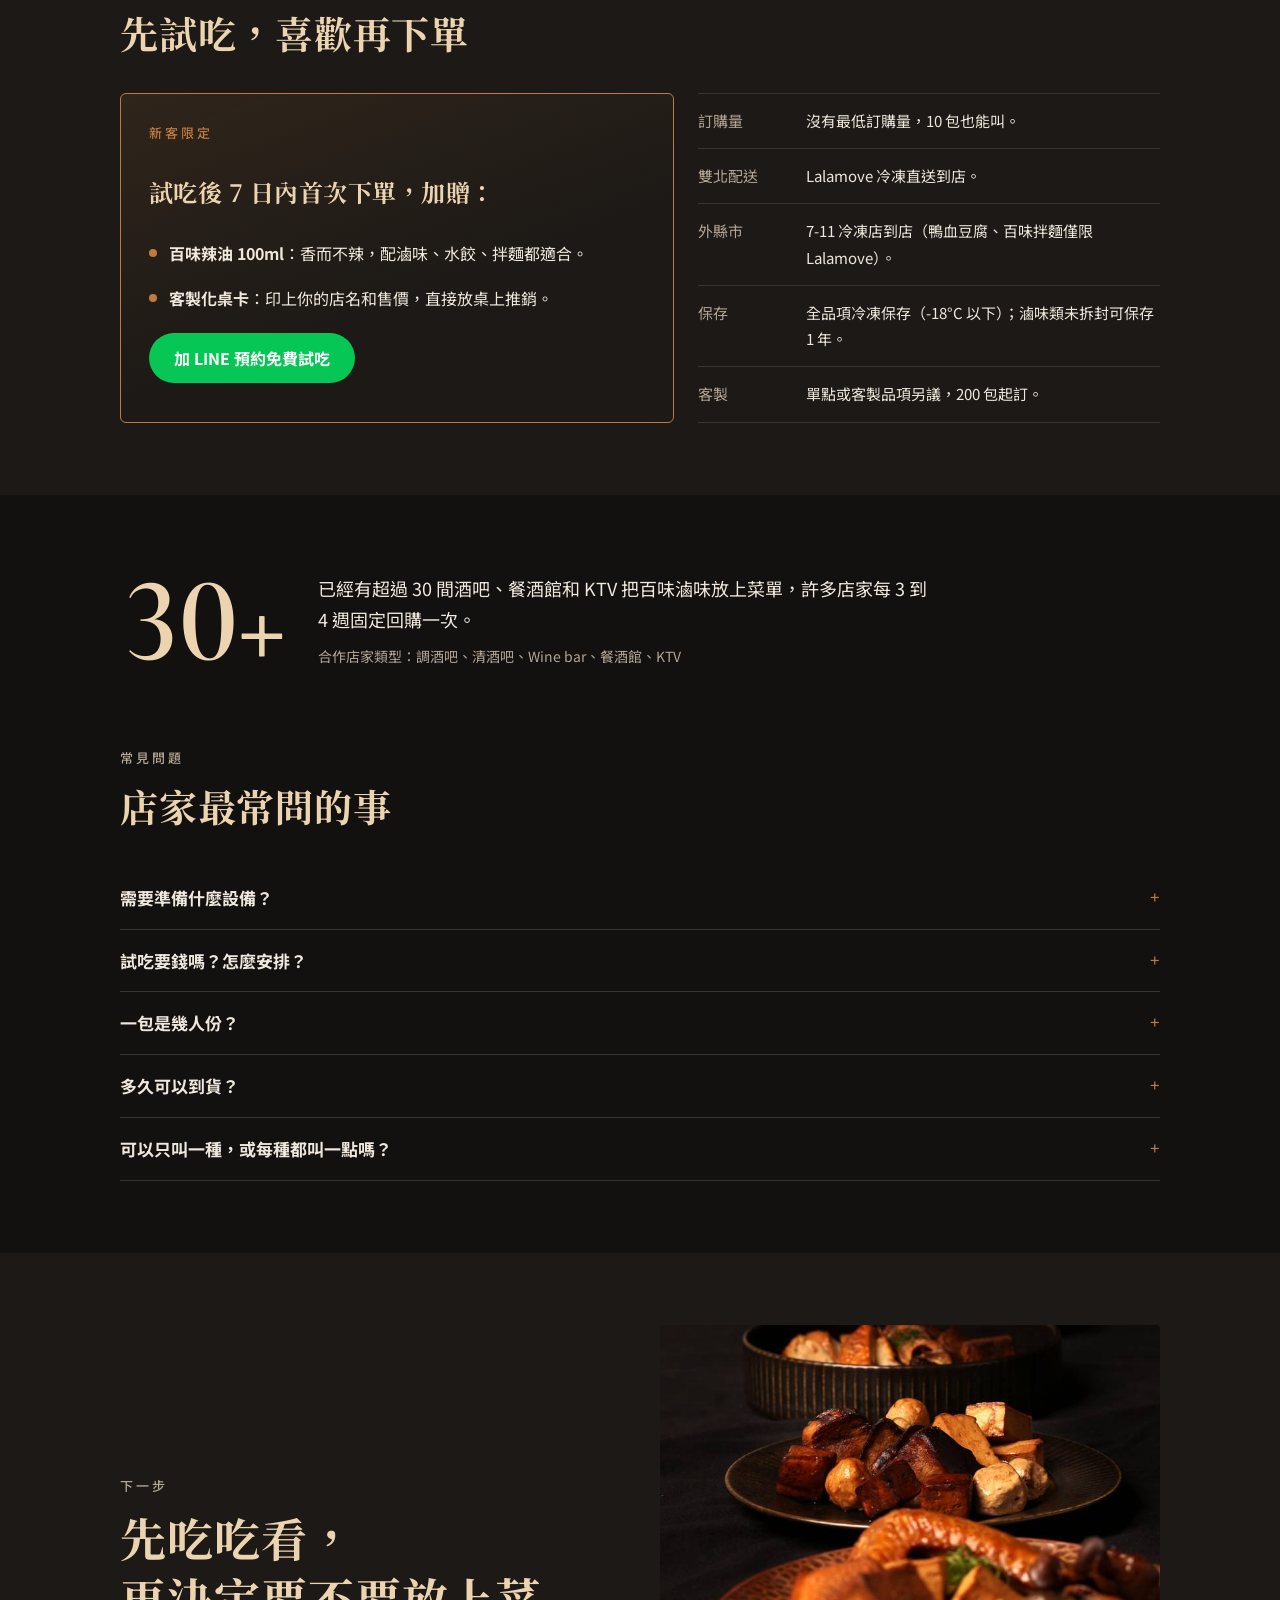
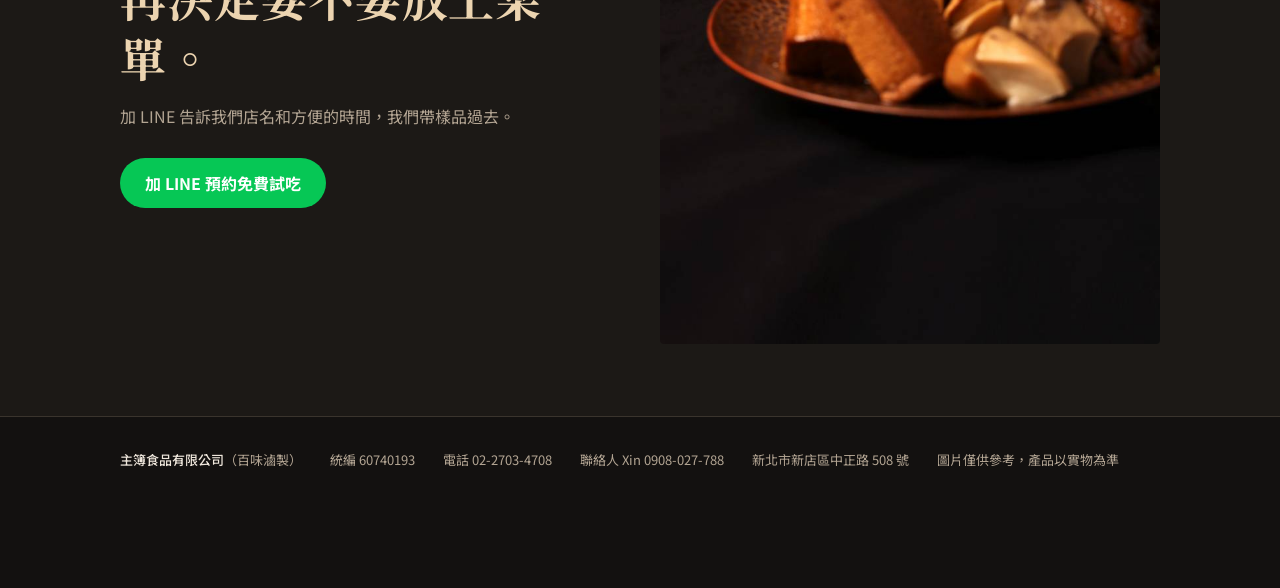
==== commit 85391cd0: "商品內容物改成跟 2026/09 DM 一致 - 豚金滷、豬小福：香菇蒟蒻丸、百頁豆腐（首頁與 b2b 頁的豚金滷介紹一起改） - 百味拌麵：豬頰肉、米血、雞翅、百頁、青花椰、麵條 - 經典鴨血豆腐：" ====
--- a/b2b/index.html
+++ b/b2b/index.html
@@ -415,7 +415,7 @@
 <script>
 /* 產品資料：價格改這裡就好 */
 var PRODUCTS = [
-  {id:"zmf", name:"豚金滷", img:"../assets/img/zmf.jpg", meta:"約 380±20g・2–3 人份", desc:"豬頰肉、鴨丸、蒟蒻丸、百頁、豆乾。店家點最多的招牌拼盤。", lo:180, hi:160, sug:[330,450], badge:"招牌"},
+  {id:"zmf", name:"豚金滷", img:"../assets/img/zmf.jpg", meta:"約 380±20g・2–3 人份", desc:"豬頰肉、鴨丸、香菇蒟蒻丸、百頁豆腐、豆乾。店家點最多的招牌拼盤。", lo:180, hi:160, sug:[330,450], badge:"招牌"},
   {id:"ssx", name:"小四喜", img:"../assets/img/ssx.jpg", meta:"約 380±20g・2–3 人份", desc:"豆乾、米血、杏鮑菇、百頁。經典的下酒組合。", lo:150, hi:130, sug:[200,280]},
   {id:"zxf", name:"豬小福", img:"../assets/img/zxf.jpg", meta:"約 190±10g・1 人份", desc:"豚金滷的一人份：豬頰肉、香菇蒟蒻丸、百頁豆腐、豆乾。", flat:99, sug:[280,320]},
   {id:"hq", name:"厚切嫩豬", img:"../assets/img/hq.jpg", meta:"約 100±10g・單點", desc:"厚切豬頰肉，中西式料理皆能靈活變化，無論搭配紅酒或啤酒，都能展現不同風味。", lo:90, hi:80, sug:[150,180]},
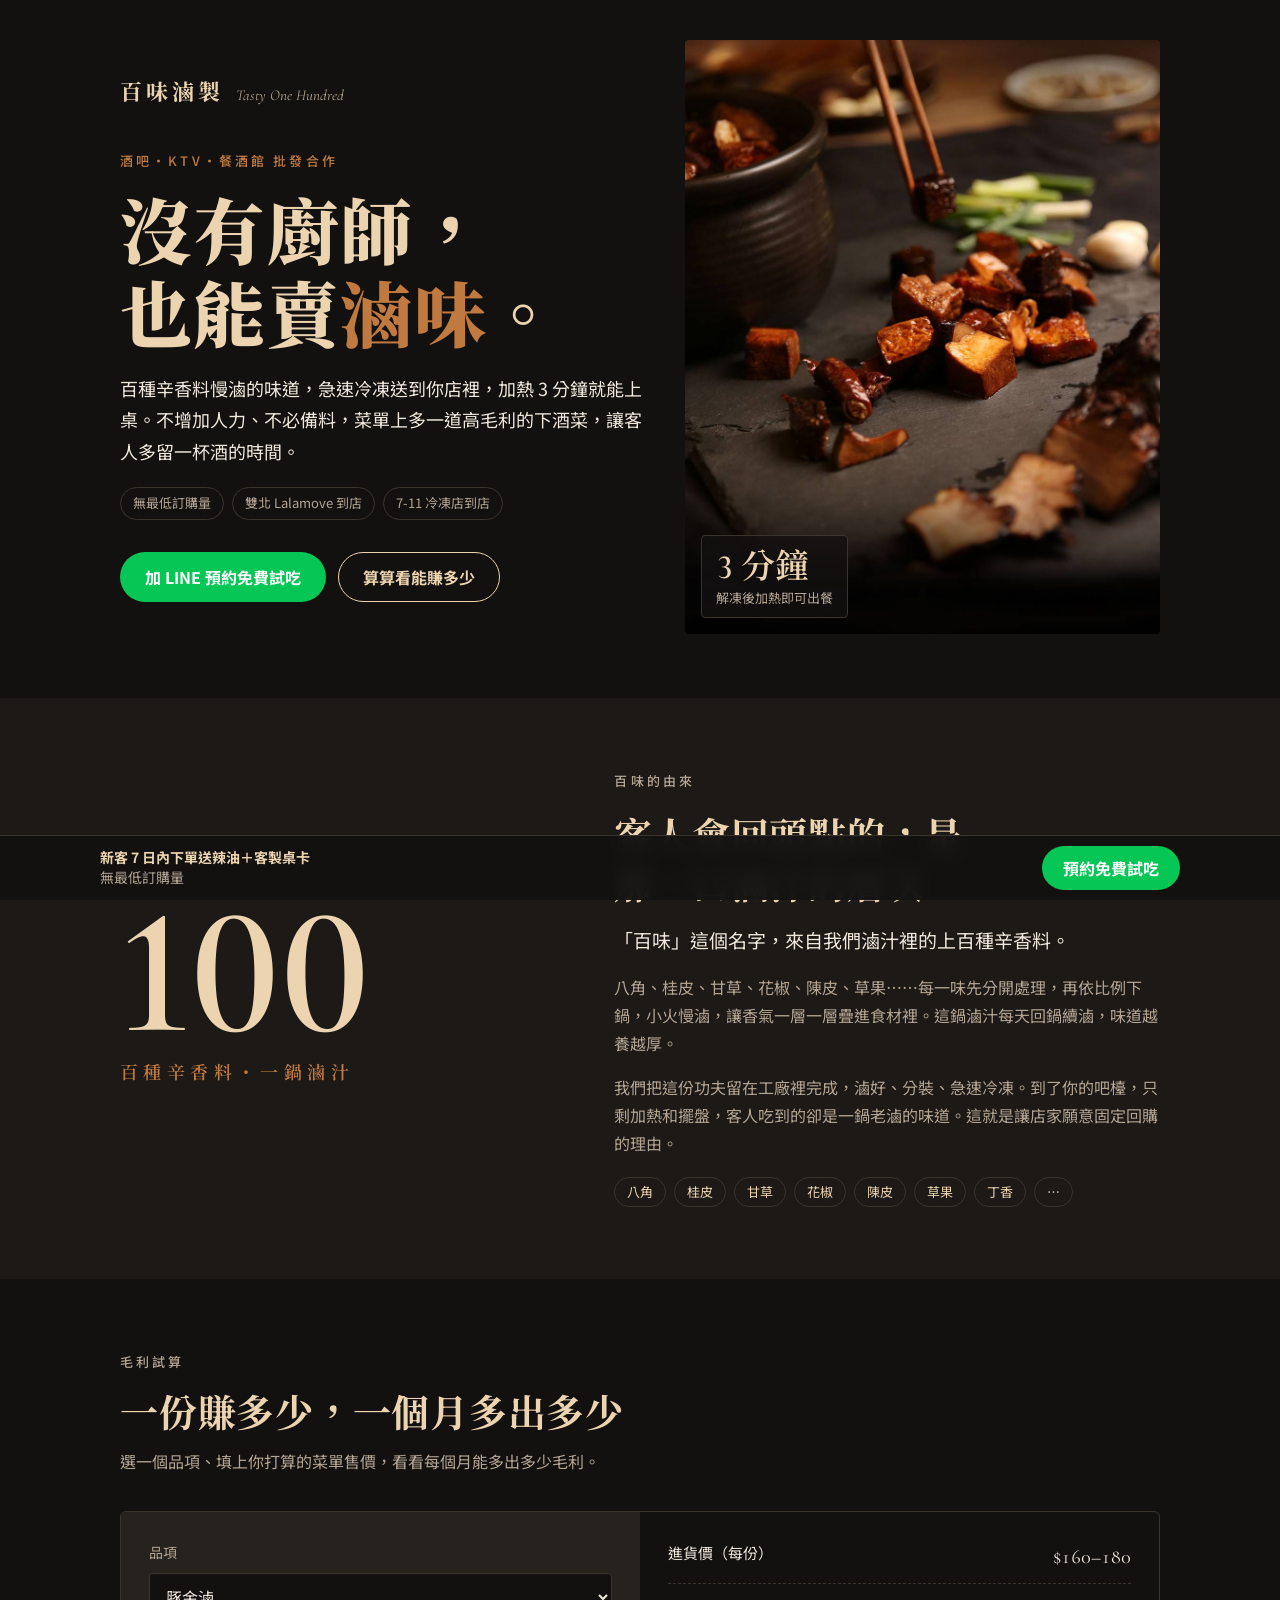
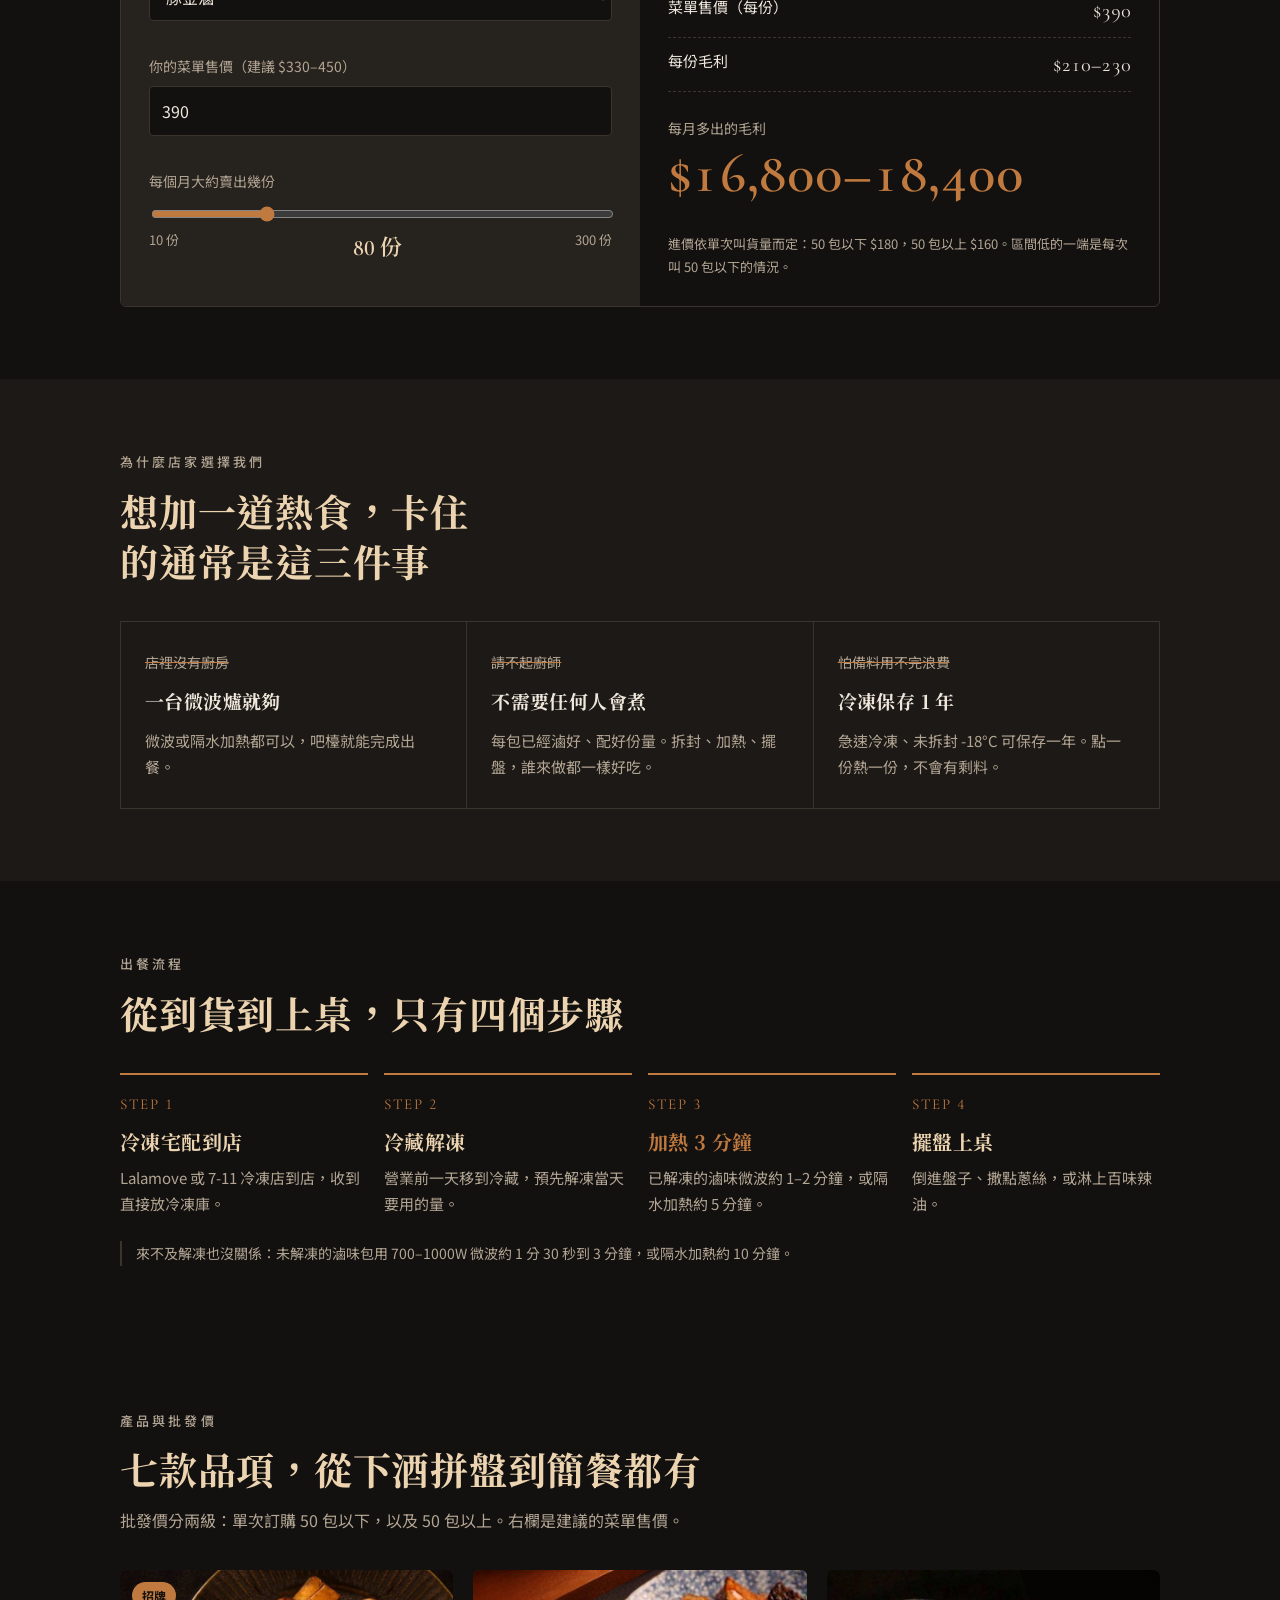
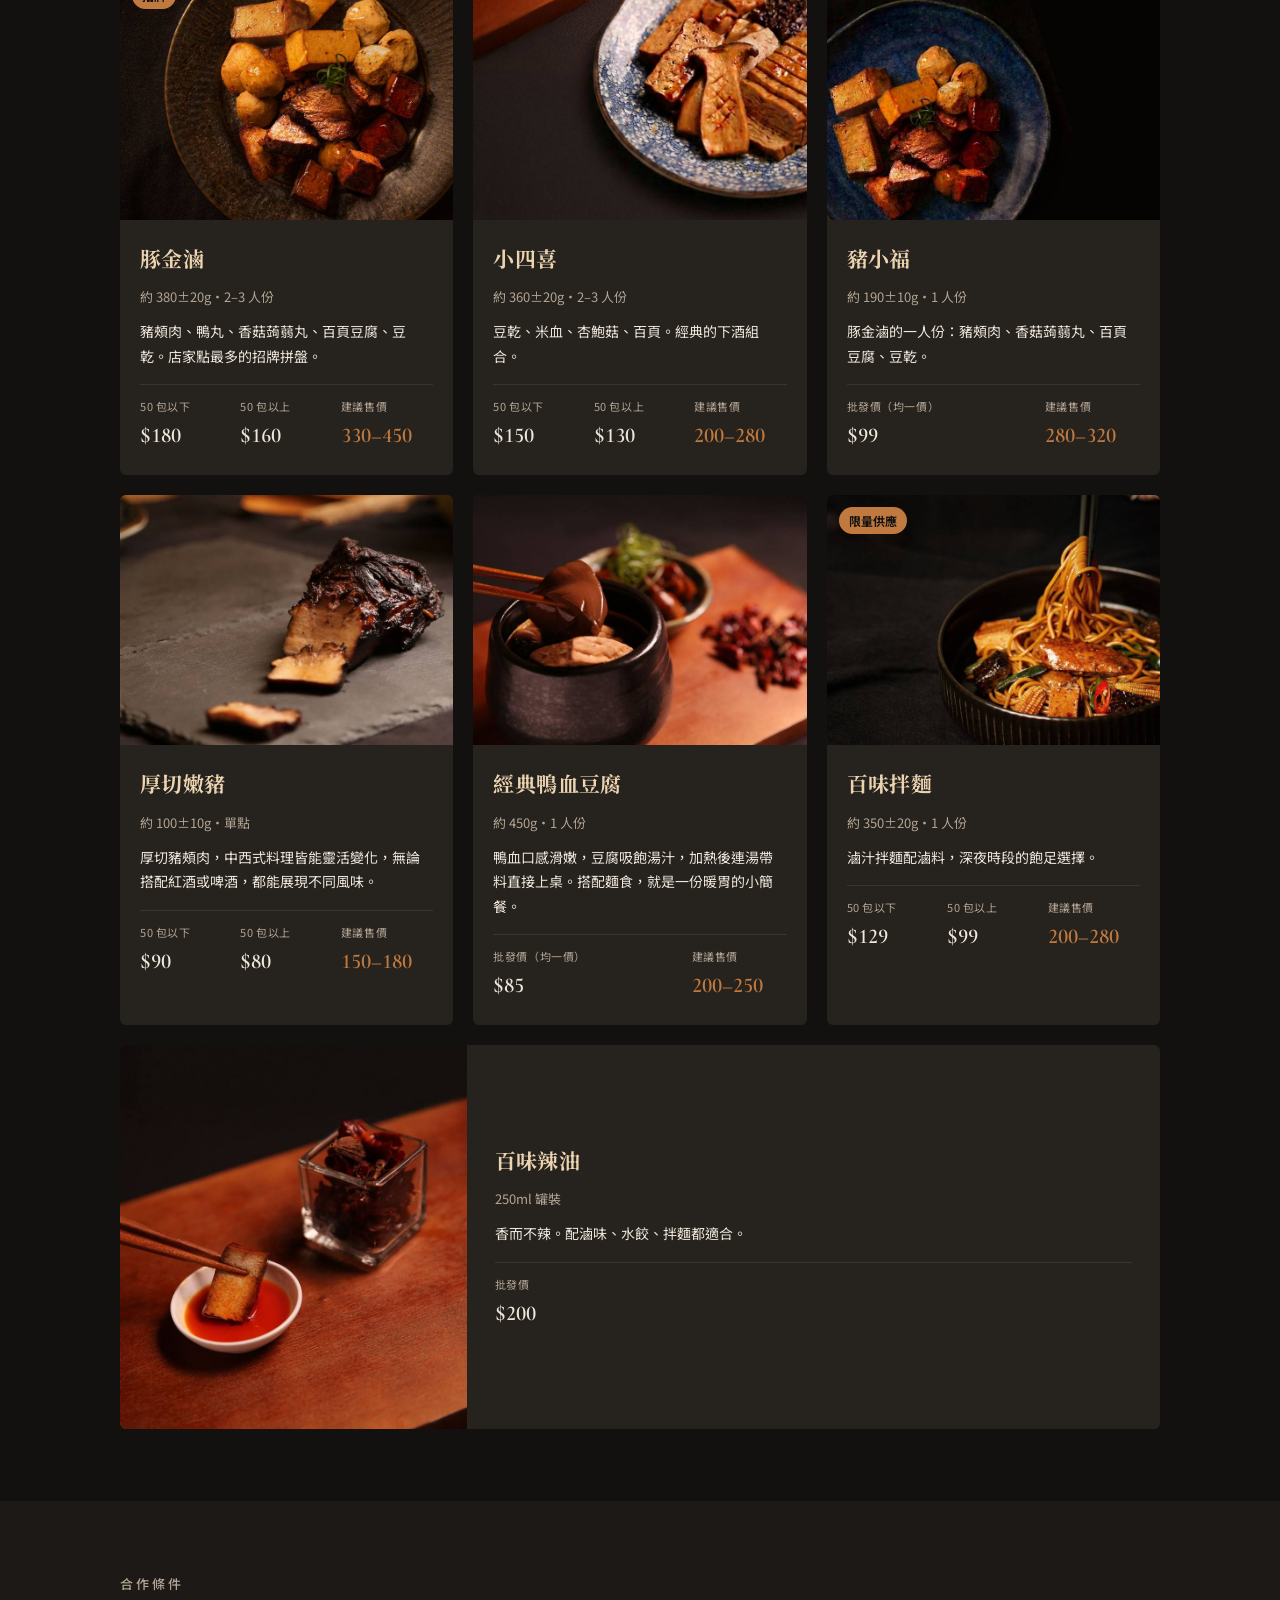
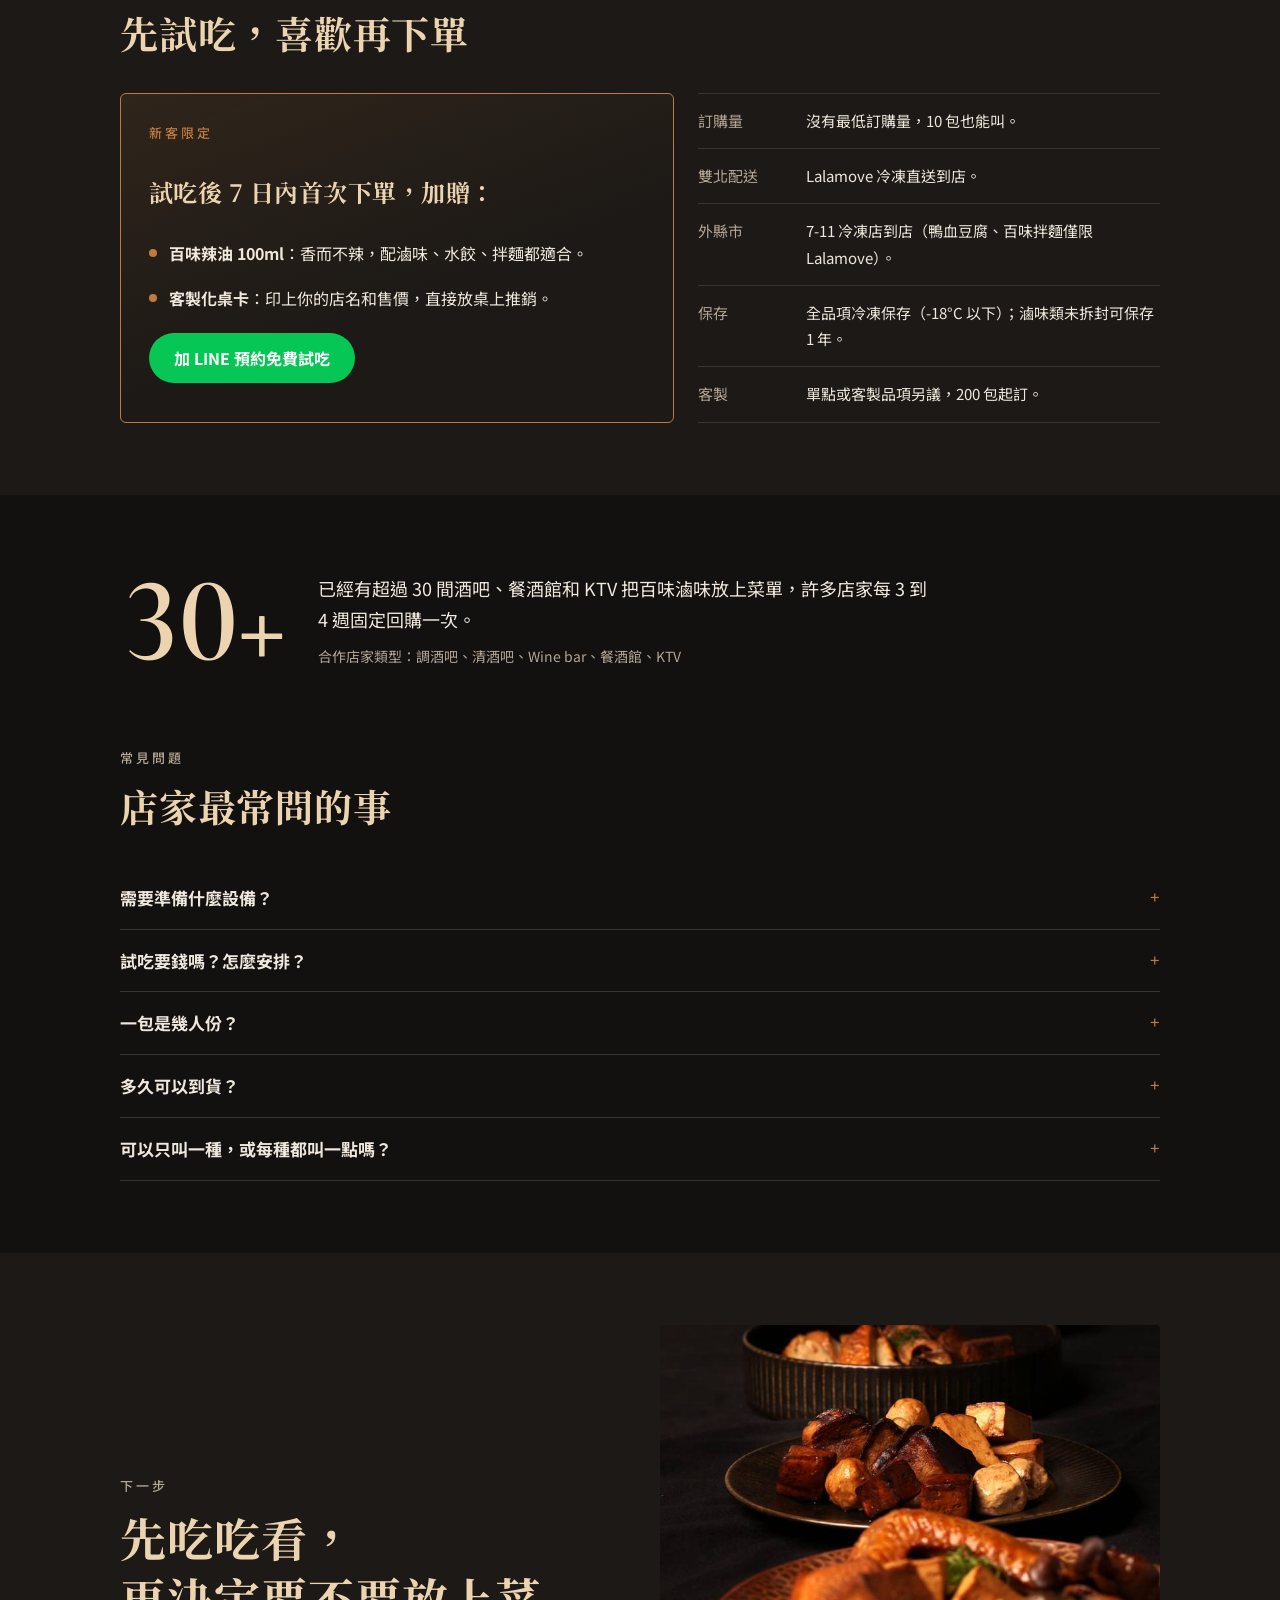
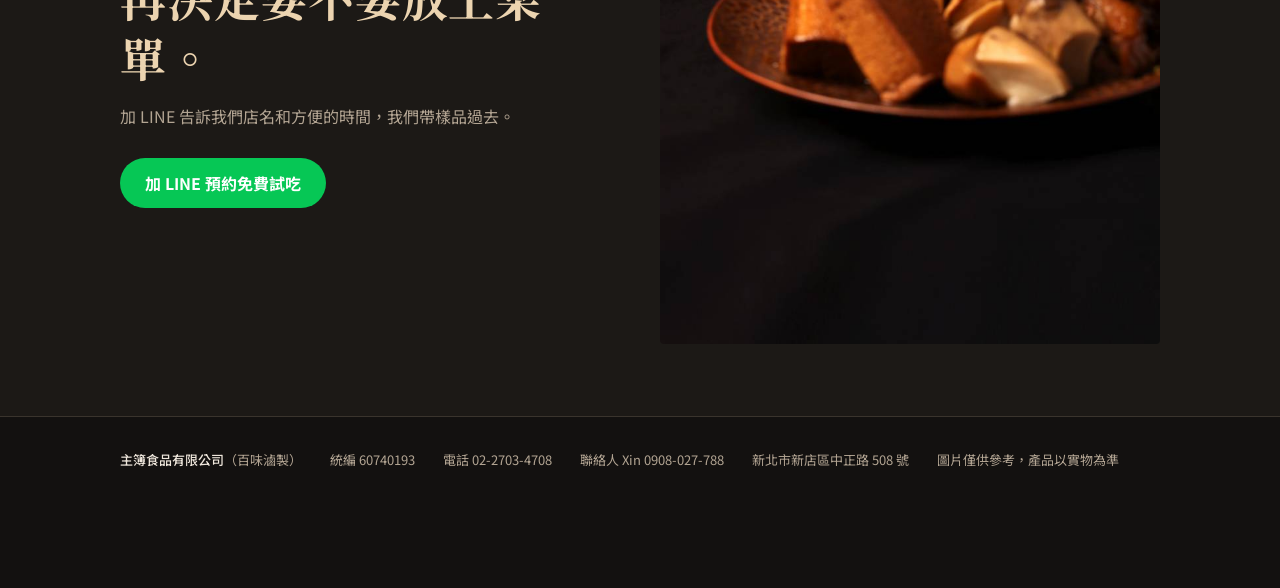
==== commit 9ea418d4: "小四喜重量全站統一為 360±20g（依 2026/09 DM） Co-Authored-By: Claude Opus 5.5 <noreply@anthropic.com>" ====
--- a/b2b/index.html
+++ b/b2b/index.html
@@ -416,7 +416,7 @@
 /* 產品資料：價格改這裡就好 */
 var PRODUCTS = [
   {id:"zmf", name:"豚金滷", img:"../assets/img/zmf.jpg", meta:"約 380±20g・2–3 人份", desc:"豬頰肉、鴨丸、香菇蒟蒻丸、百頁豆腐、豆乾。店家點最多的招牌拼盤。", lo:180, hi:160, sug:[330,450], badge:"招牌"},
-  {id:"ssx", name:"小四喜", img:"../assets/img/ssx.jpg", meta:"約 380±20g・2–3 人份", desc:"豆乾、米血、杏鮑菇、百頁。經典的下酒組合。", lo:150, hi:130, sug:[200,280]},
+  {id:"ssx", name:"小四喜", img:"../assets/img/ssx.jpg", meta:"約 360±20g・2–3 人份", desc:"豆乾、米血、杏鮑菇、百頁。經典的下酒組合。", lo:150, hi:130, sug:[200,280]},
   {id:"zxf", name:"豬小福", img:"../assets/img/zxf.jpg", meta:"約 190±10g・1 人份", desc:"豚金滷的一人份：豬頰肉、香菇蒟蒻丸、百頁豆腐、豆乾。", flat:99, sug:[280,320]},
   {id:"hq", name:"厚切嫩豬", img:"../assets/img/hq.jpg", meta:"約 100±10g・單點", desc:"厚切豬頰肉，中西式料理皆能靈活變化，無論搭配紅酒或啤酒，都能展現不同風味。", lo:90, hi:80, sug:[150,180]},
   {id:"yx", name:"經典鴨血豆腐", img:"../assets/img/yx.jpg", meta:"約 450g・1 人份", desc:"鴨血口感滑嫩，豆腐吸飽湯汁，加熱後連湯帶料直接上桌。搭配麵食，就是一份暖胃的小簡餐。", flat:85, sug:[200,250]},
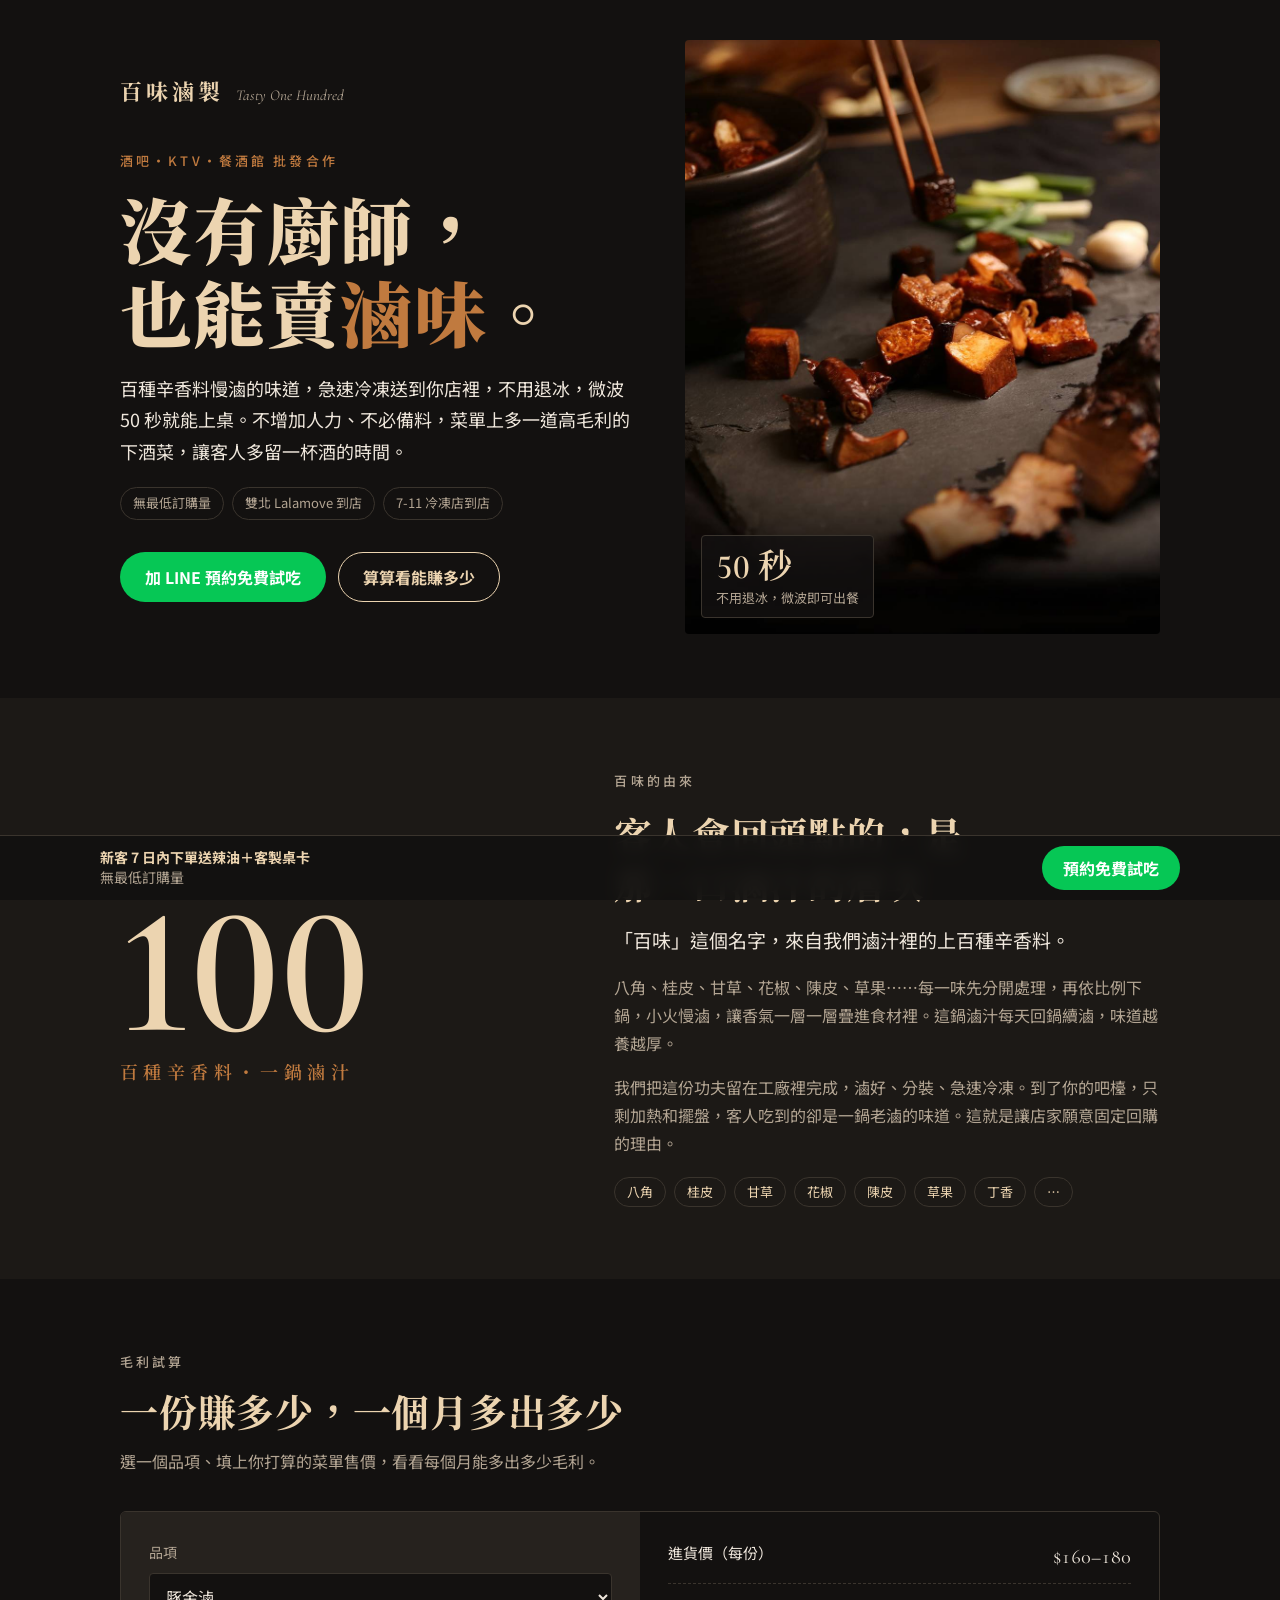
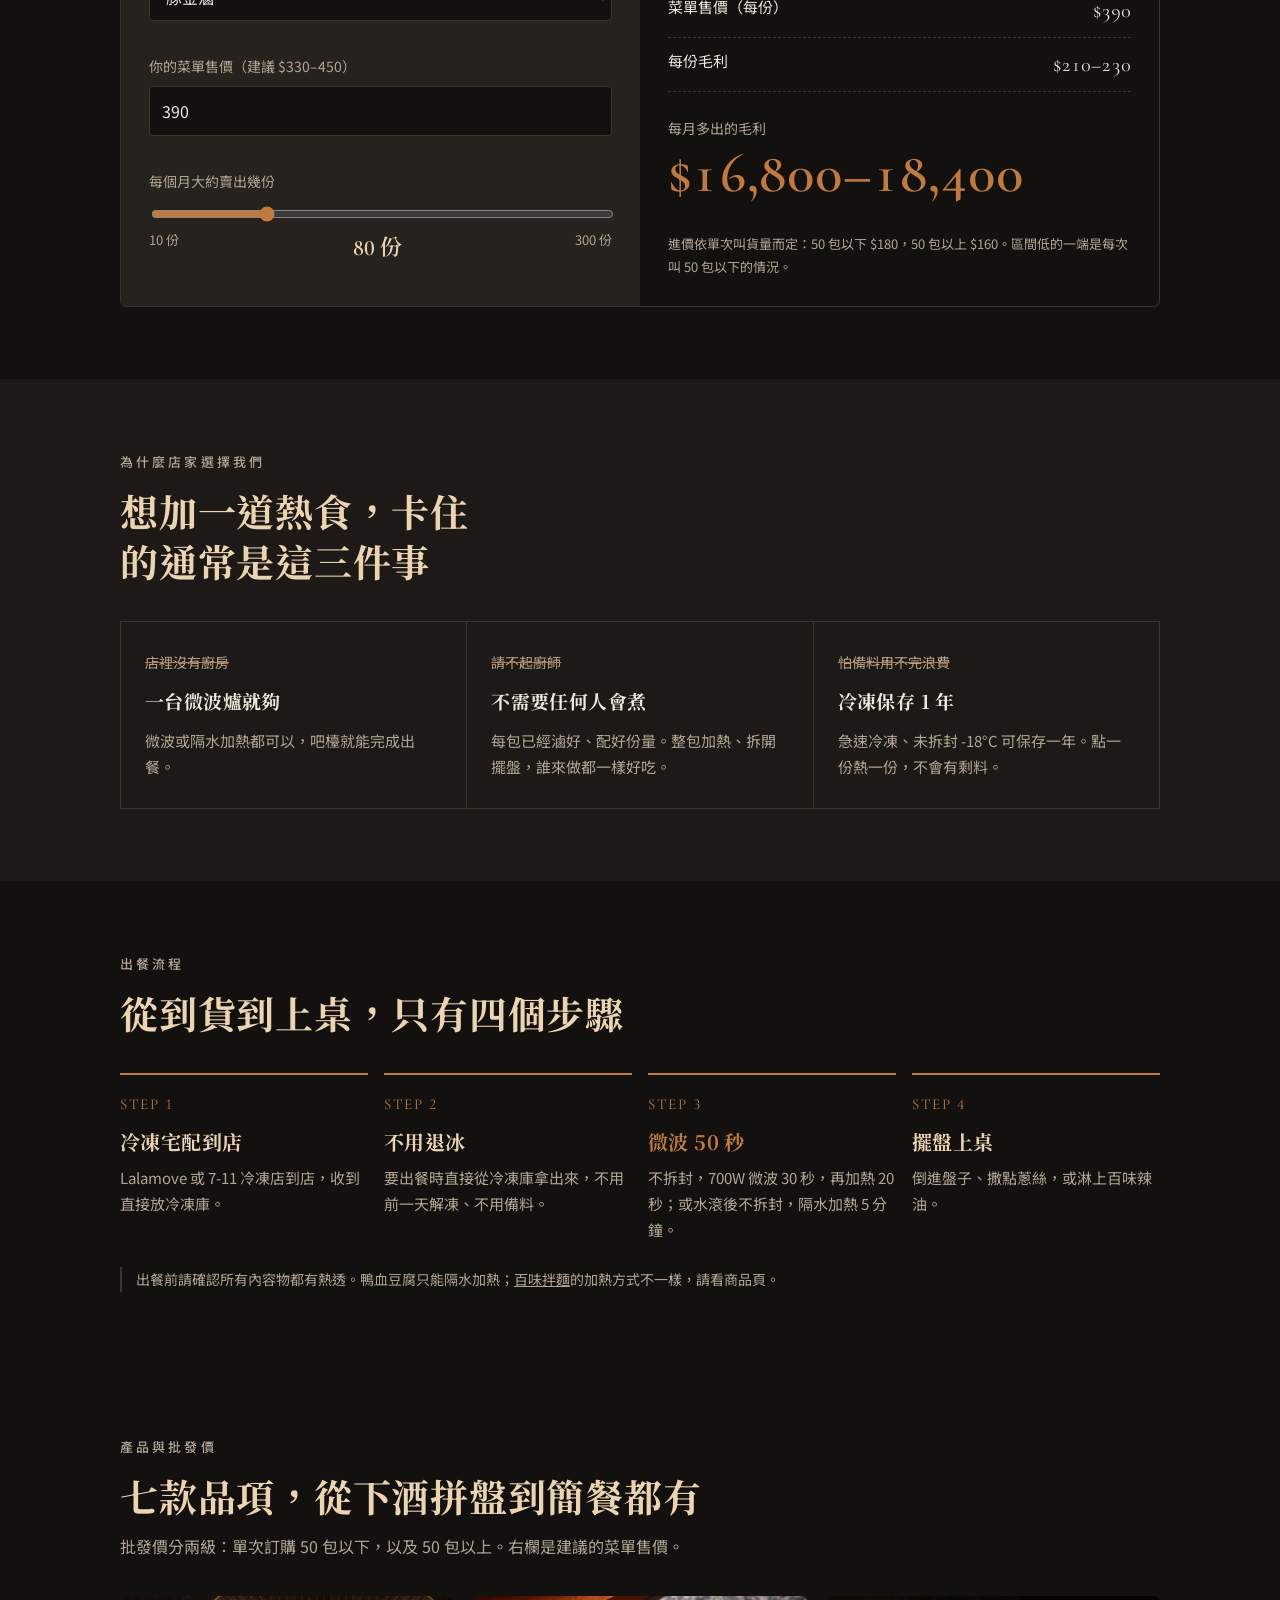
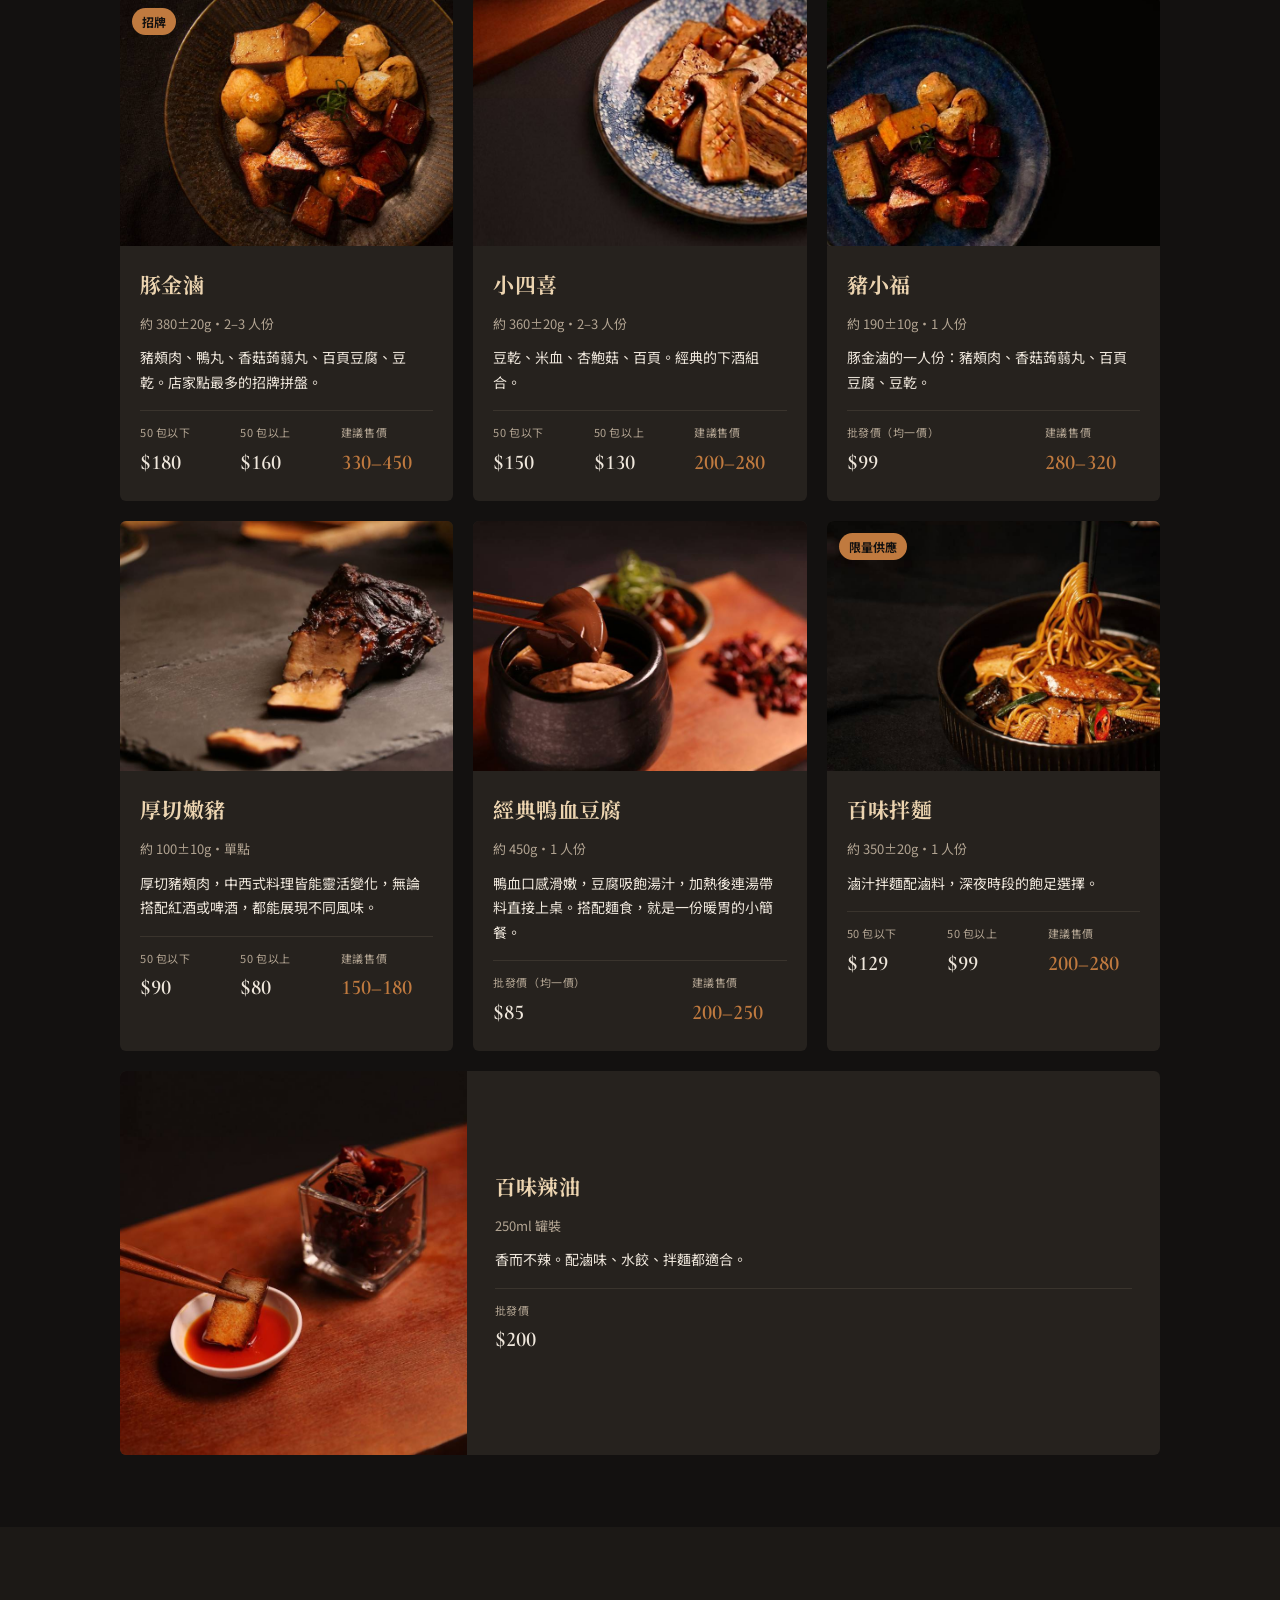
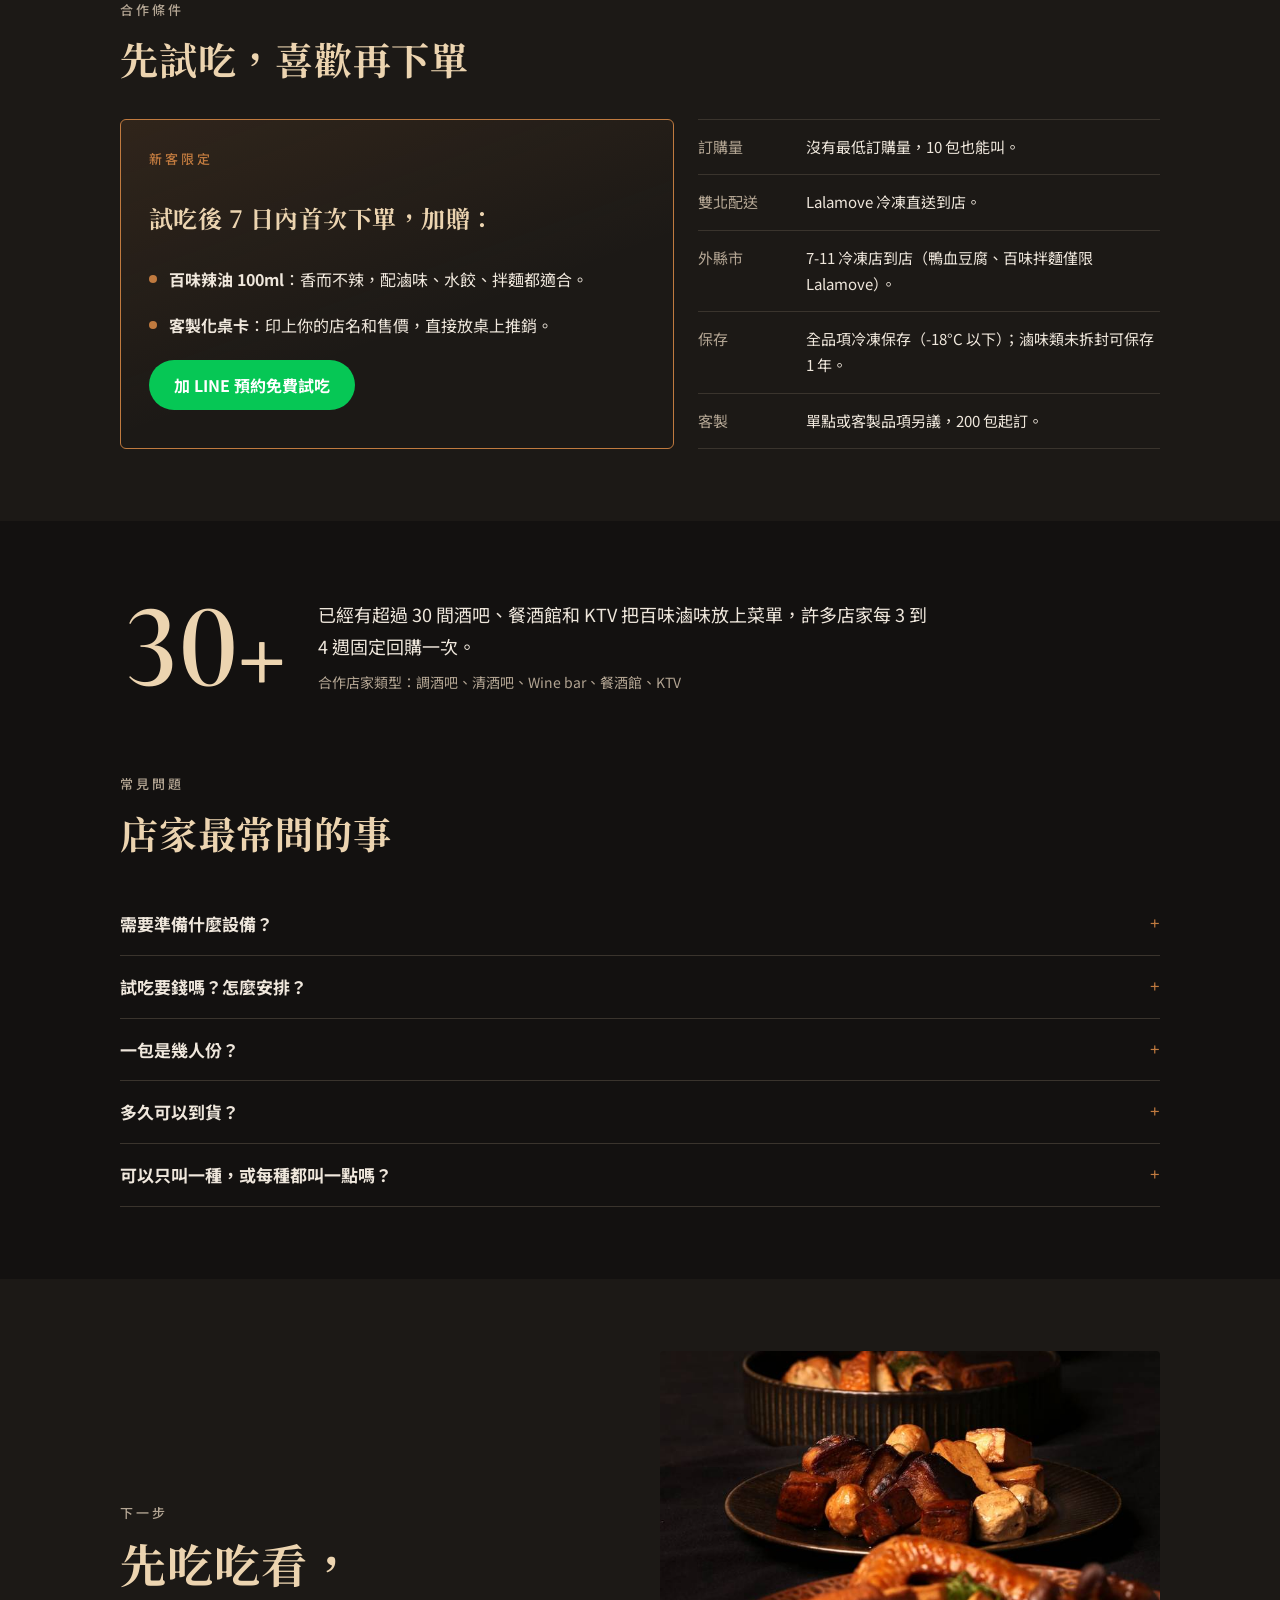
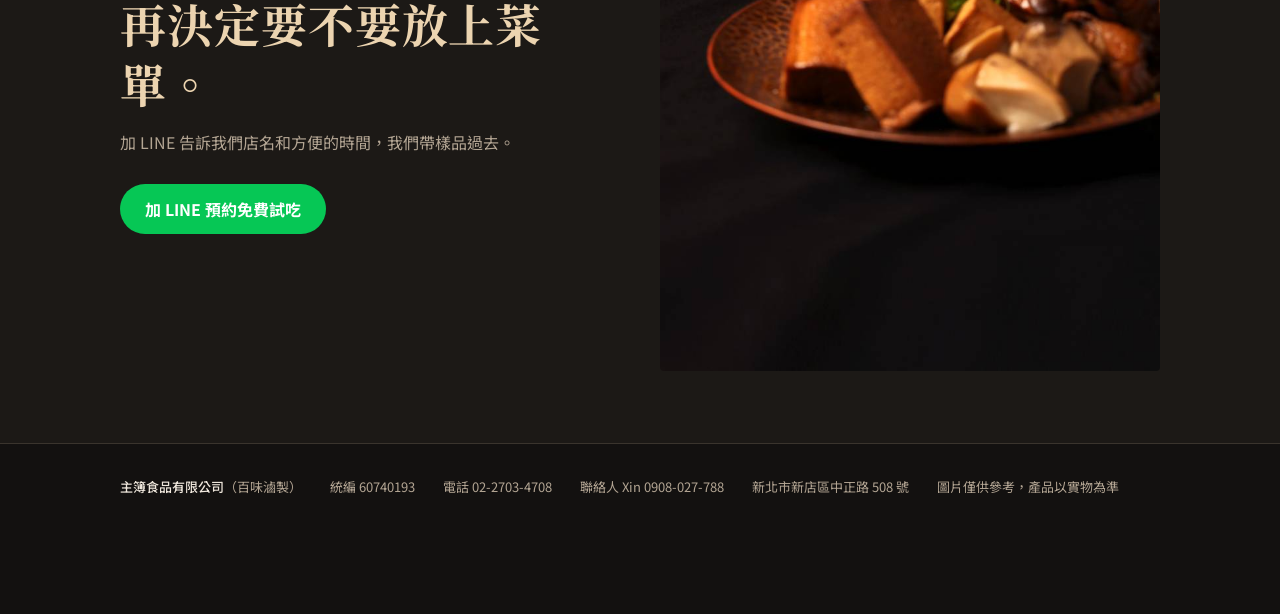
==== commit 5a46300a: "全站加熱說法統一：不用退冰，微波 50 秒 - 首頁大圖文字、首頁與商品頁的網站說明：「加熱 3 分鐘」改為「不用退冰，微波 50 秒」 - b2b 頁：開頭介紹、50 秒標示、出餐流程（STEP 2" ====
--- a/b2b/index.html
+++ b/b2b/index.html
@@ -3,7 +3,7 @@
 <head>
 <meta charset="utf-8">
 <meta name="viewport" content="width=device-width, initial-scale=1, viewport-fit=cover">
-<meta name="description" content="百味滷製冷凍滷味組合包，專為酒吧、KTV、餐酒館設計。百種辛香料慢滷，沒有廚師也能賣滷味：加熱 3 分鐘上桌，為菜單多一道高毛利下酒菜，無最低訂購量。">
+<meta name="description" content="百味滷製冷凍滷味組合包，專為酒吧、KTV、餐酒館設計。百種辛香料慢滷，沒有廚師也能賣滷味：不用退冰，微波 50 秒上桌，為菜單多一道高毛利下酒菜，無最低訂購量。">
 <!-- ===== Meta Pixel：到 Meta 事件管理工具複製你的 Pixel 程式碼，貼在這裡 ===== -->
 <title>百味滷製 店家合作</title>
 <link rel="preconnect" href="https://fonts.googleapis.com">
@@ -217,7 +217,7 @@
       <a class="brand" href="../" style="text-decoration:none;color:inherit"><b>百味滷製</b><span>Tasty One Hundred</span></a>
       <p class="eyebrow">酒吧・KTV・餐酒館 批發合作</p>
       <h1 style="margin-top:14px">沒有廚師，<br>也能賣<em>滷味</em>。</h1>
-      <p class="lede">百種辛香料慢滷的味道，急速冷凍送到你店裡，加熱 3 分鐘就能上桌。不增加人力、不必備料，菜單上多一道高毛利的下酒菜，讓客人多留一杯酒的時間。</p>
+      <p class="lede">百種辛香料慢滷的味道，急速冷凍送到你店裡，不用退冰，微波 50 秒就能上桌。不增加人力、不必備料，菜單上多一道高毛利的下酒菜，讓客人多留一杯酒的時間。</p>
       <div class="tags"><span class="tag">無最低訂購量</span><span class="tag">雙北 Lalamove 到店</span><span class="tag">7-11 冷凍店到店</span></div>
       <div class="ctas">
         <a class="btn btn-line" href="https://lin.ee/7zMBIqU" target="_blank" rel="noopener" data-cta="line-hero">加 LINE 預約免費試吃</a>
@@ -226,7 +226,7 @@
     </div>
     <div class="hero-img">
       <img src="../assets/img/hero.jpg" alt="筷子夾起一塊滷豆乾，石板上擺著滷味拼盤">
-      <div class="stamp"><b>3 分鐘</b><span>解凍後加熱即可出餐</span></div>
+      <div class="stamp"><b>50 秒</b><span>不用退冰，微波即可出餐</span></div>
     </div>
   </div>
 </header>
@@ -293,7 +293,7 @@
     </div>
     <div class="pain-grid">
       <div><p class="q">店裡沒有廚房</p><h3>一台微波爐就夠</h3><p>微波或隔水加熱都可以，吧檯就能完成出餐。</p></div>
-      <div><p class="q">請不起廚師</p><h3>不需要任何人會煮</h3><p>每包已經滷好、配好份量。拆封、加熱、擺盤，誰來做都一樣好吃。</p></div>
+      <div><p class="q">請不起廚師</p><h3>不需要任何人會煮</h3><p>每包已經滷好、配好份量。整包加熱、拆開擺盤，誰來做都一樣好吃。</p></div>
       <div><p class="q">怕備料用不完浪費</p><h3>冷凍保存 1 年</h3><p>急速冷凍、未拆封 -18°C 可保存一年。點一份熱一份，不會有剩料。</p></div>
     </div>
   </div>
@@ -308,11 +308,11 @@
     </div>
     <div class="flow">
       <div class="step"><span class="n">STEP 1</span><h3>冷凍宅配到店</h3><p>Lalamove 或 7-11 冷凍店到店，收到直接放冷凍庫。</p></div>
-      <div class="step"><span class="n">STEP 2</span><h3>冷藏解凍</h3><p>營業前一天移到冷藏，預先解凍當天要用的量。</p></div>
-      <div class="step hot"><span class="n">STEP 3</span><h3>加熱 3 分鐘</h3><p>已解凍的滷味微波約 1–2 分鐘，或隔水加熱約 5 分鐘。</p></div>
+      <div class="step"><span class="n">STEP 2</span><h3>不用退冰</h3><p>要出餐時直接從冷凍庫拿出來，不用前一天解凍、不用備料。</p></div>
+      <div class="step hot"><span class="n">STEP 3</span><h3>微波 50 秒</h3><p>不拆封，700W 微波 30 秒，再加熱 20 秒；或水滾後不拆封，隔水加熱 5 分鐘。</p></div>
       <div class="step"><span class="n">STEP 4</span><h3>擺盤上桌</h3><p>倒進盤子、撒點蔥絲，或淋上百味辣油。</p></div>
     </div>
-    <p class="flow-note">來不及解凍也沒關係：未解凍的滷味包用 700–1000W 微波約 1 分 30 秒到 3 分鐘，或隔水加熱約 10 分鐘。</p>
+    <p class="flow-note">出餐前請確認所有內容物都有熱透。鴨血豆腐只能隔水加熱；<a href="../product.html?p=noodle">百味拌麵</a>的加熱方式不一樣，請看商品頁。</p>
   </div>
 </section>
 
@@ -371,7 +371,7 @@
 <section class="faq" style="padding-top:0">
   <div class="wrap">
     <div class="sec-head"><p class="eyebrow">常見問題</p><h2>店家最常問的事</h2></div>
-    <details><summary>需要準備什麼設備？</summary><p>一台微波爐或一個能煮水的鍋子就夠。滷味類可以整包加熱；鴨血豆腐建議拆封後倒進容器加熱。</p></details>
+    <details><summary>需要準備什麼設備？</summary><p>一台微波爐或一個能煮水的鍋子就夠。滷味類不用拆封、整包加熱；鴨血豆腐只能隔水加熱。</p></details>
     <details><summary>試吃要錢嗎？怎麼安排？</summary><p>試吃免費。加 LINE 留下店名和方便的時間，我們會帶樣品到店，讓你和店裡的人一起吃吃看。</p></details>
     <details><summary>一包是幾人份？</summary><p>豚金滷、小四喜等一般包約 2–3 人份，適合當下酒拼盤；豬小福、鴨血豆腐、百味拌麵約 1 人份，可以當小簡餐。</p></details>
     <details><summary>多久可以到貨？</summary><p>雙北用 Lalamove 冷凍直送，可以配合你的營業時間約送達時段。外縣市走 7-11 冷凍店到店，實際天數依門市而定。</p></details>
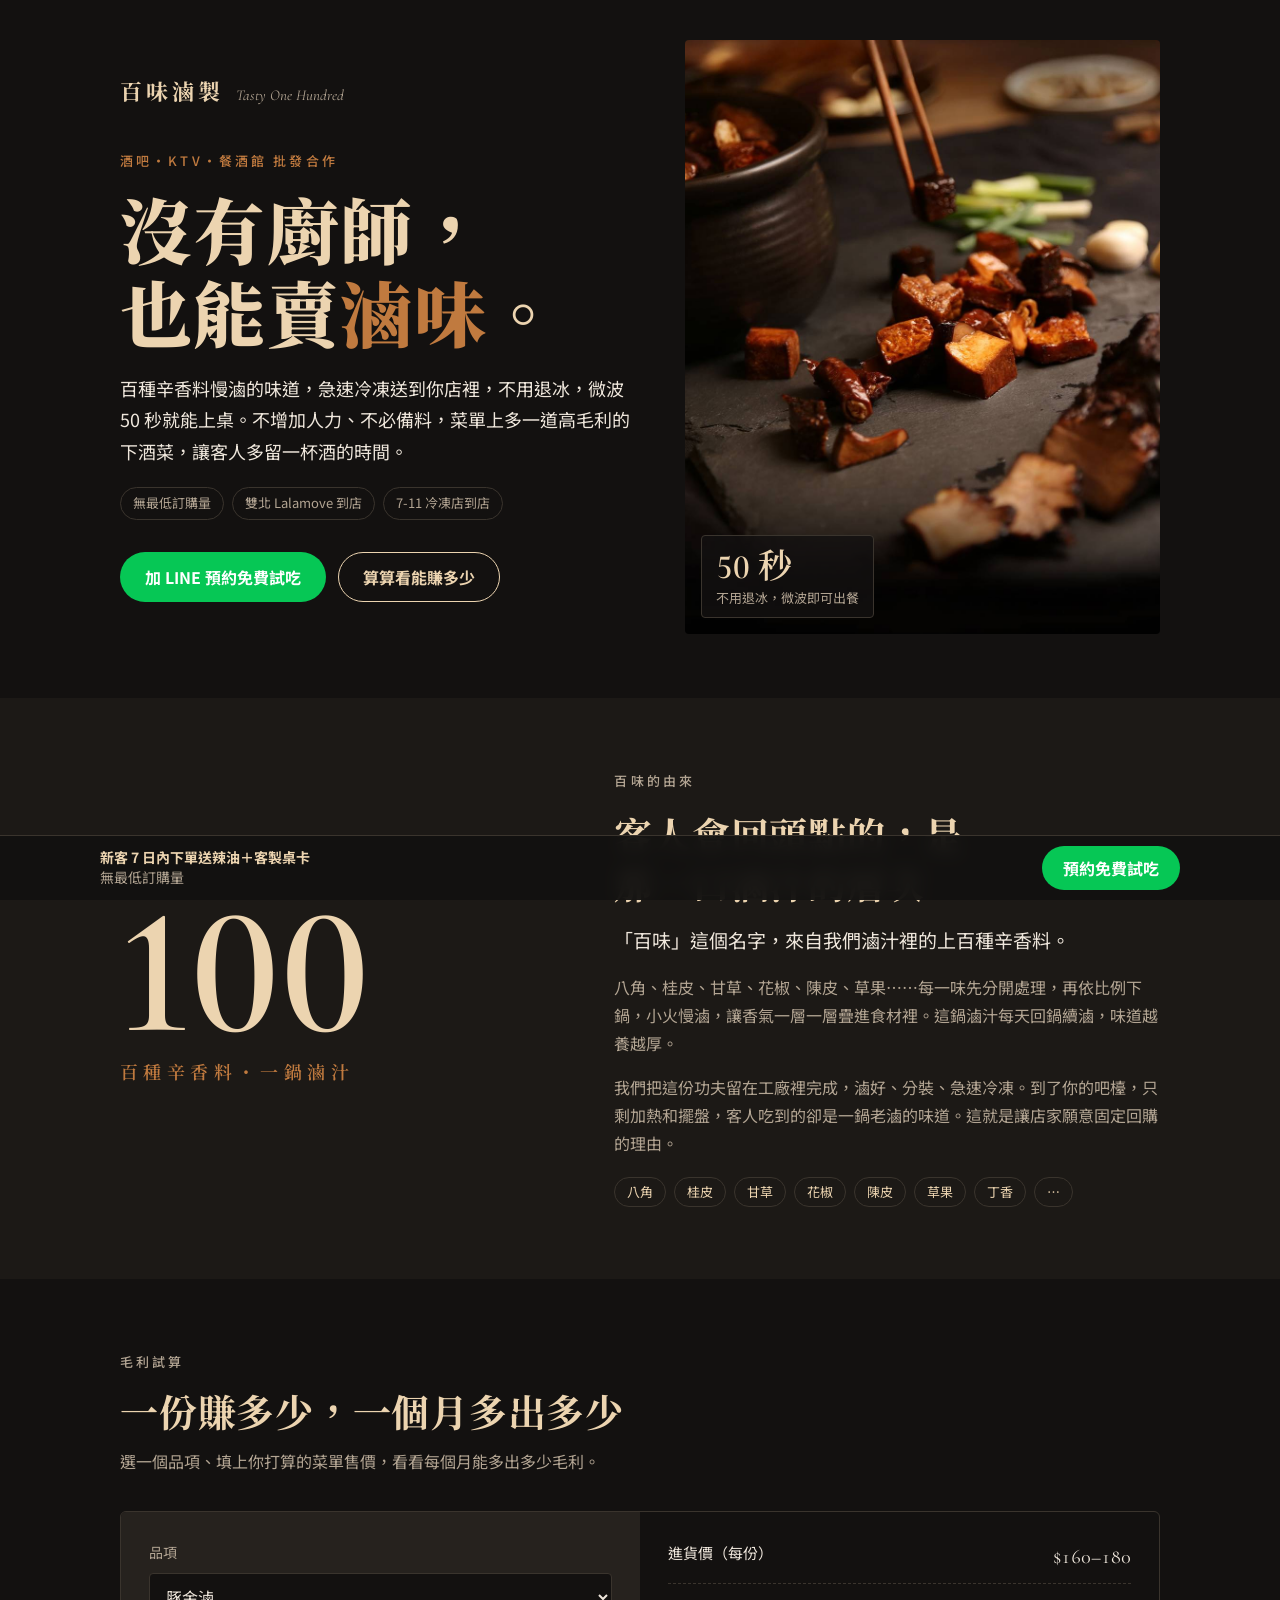
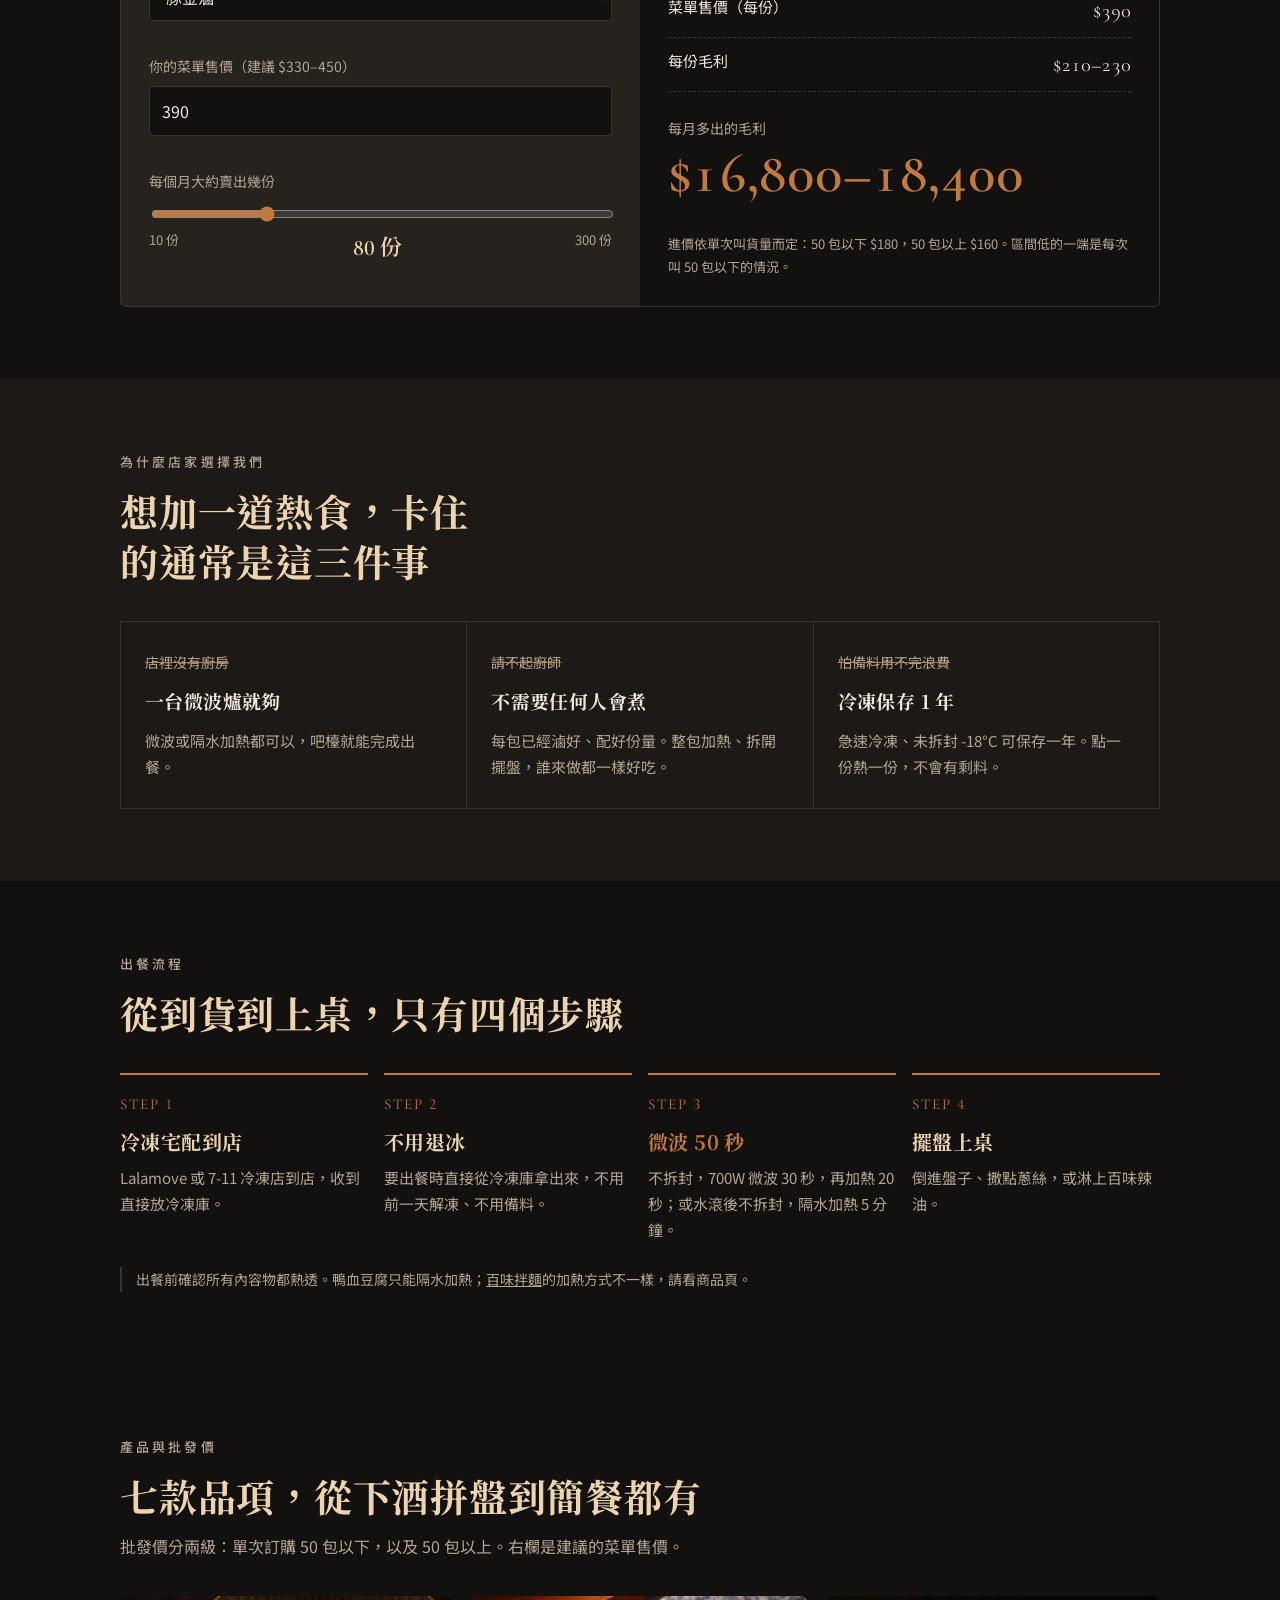
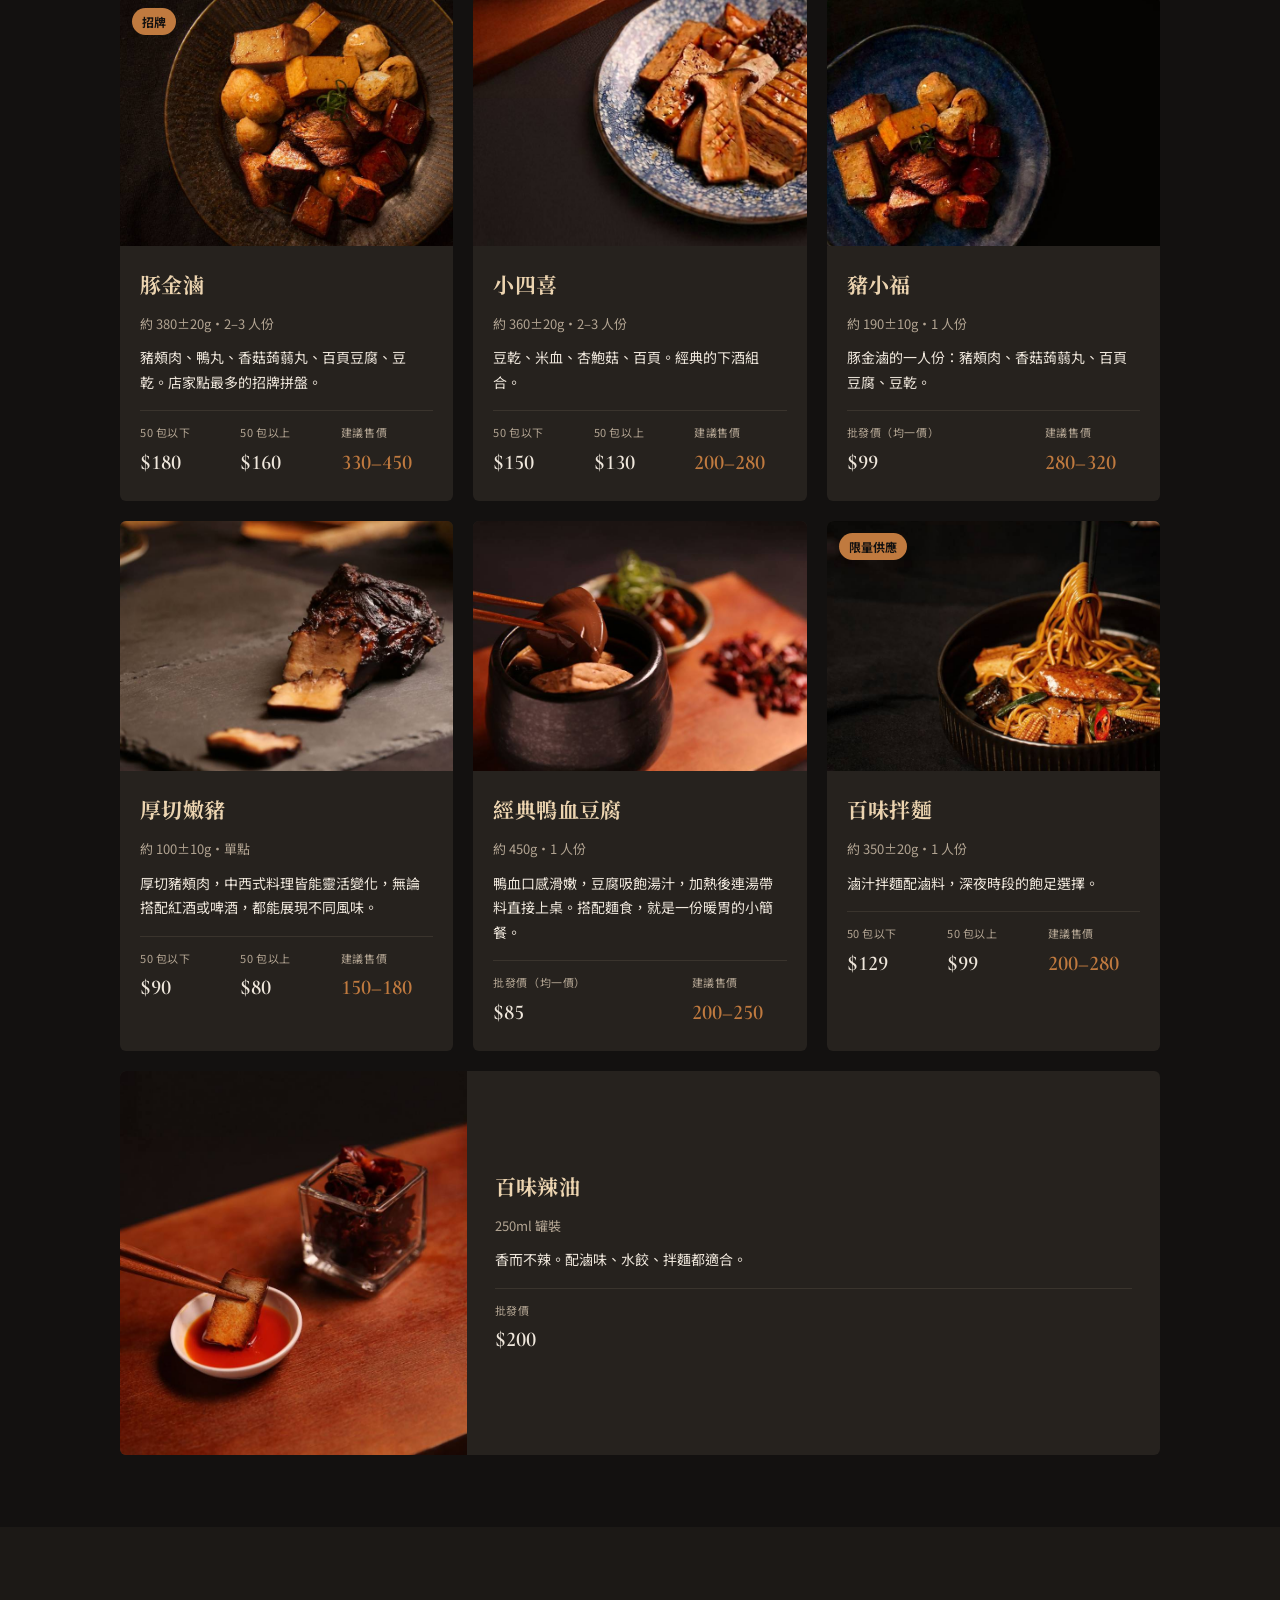
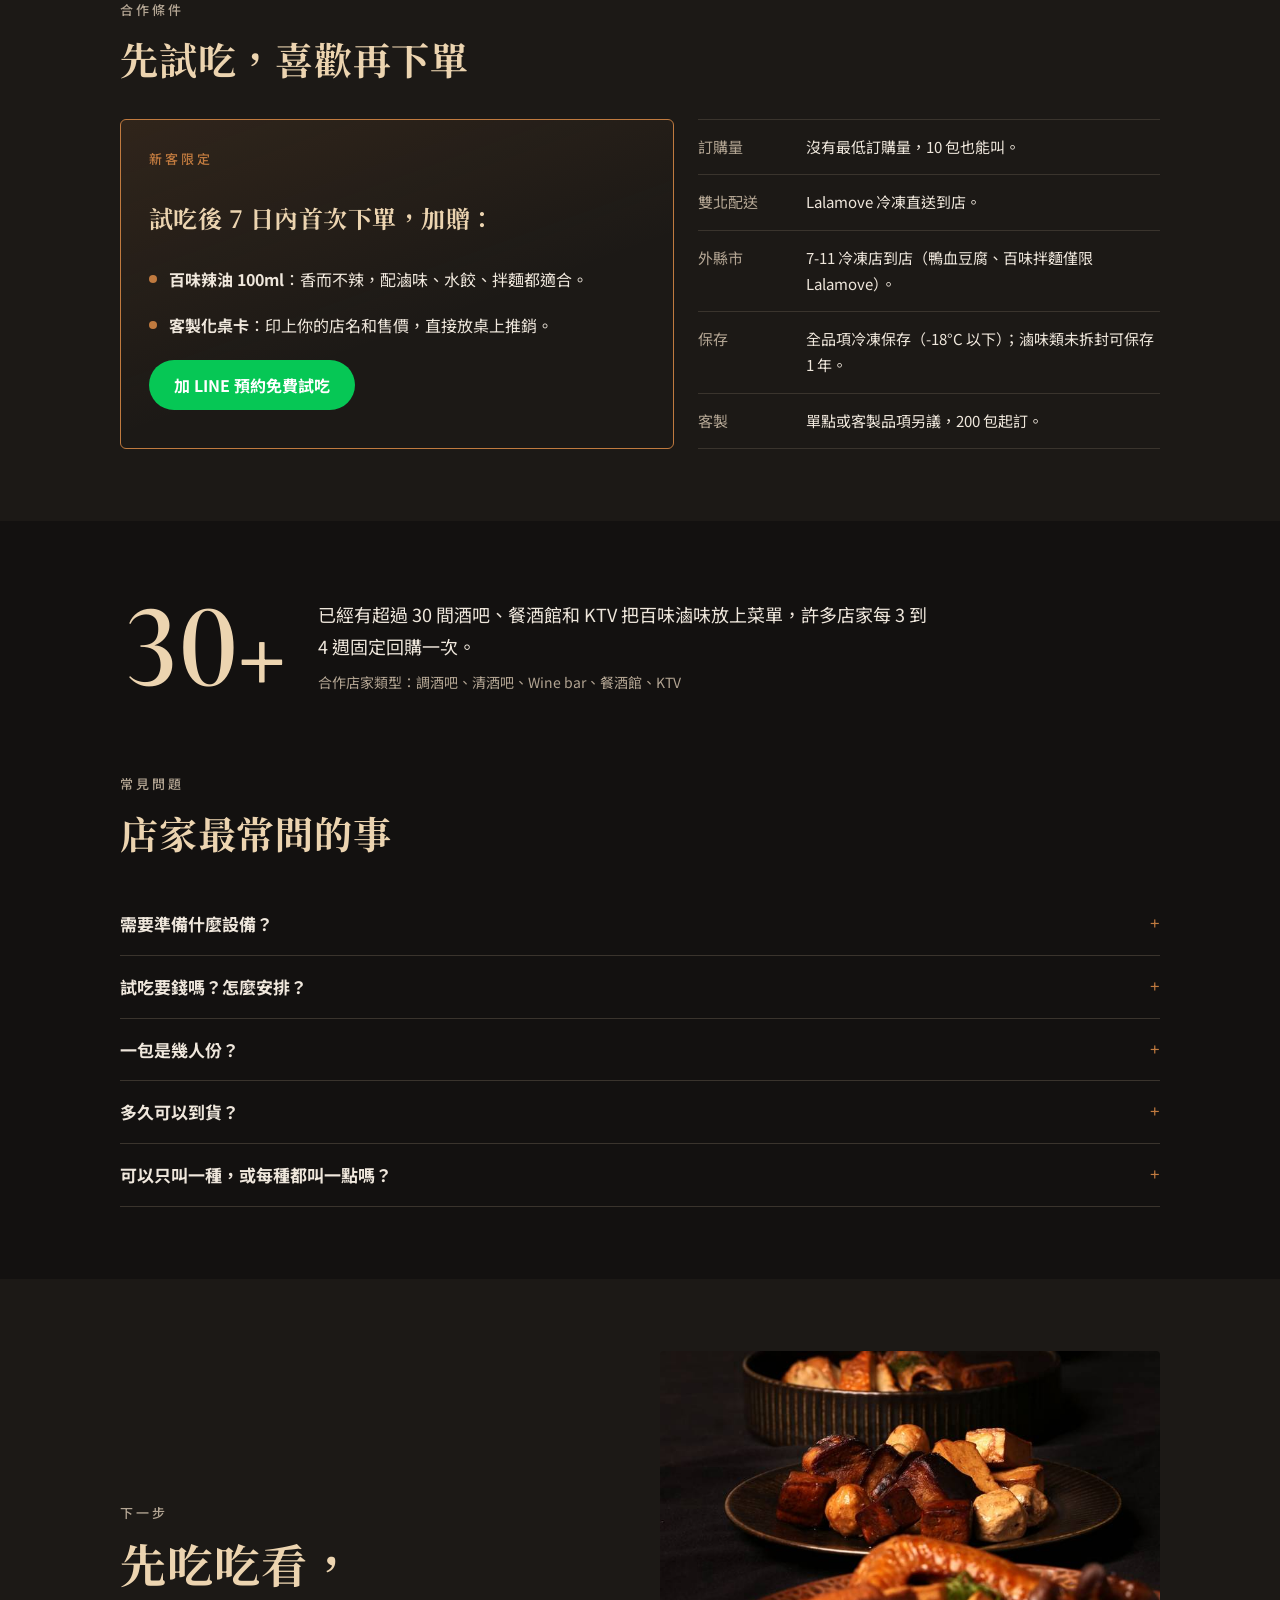
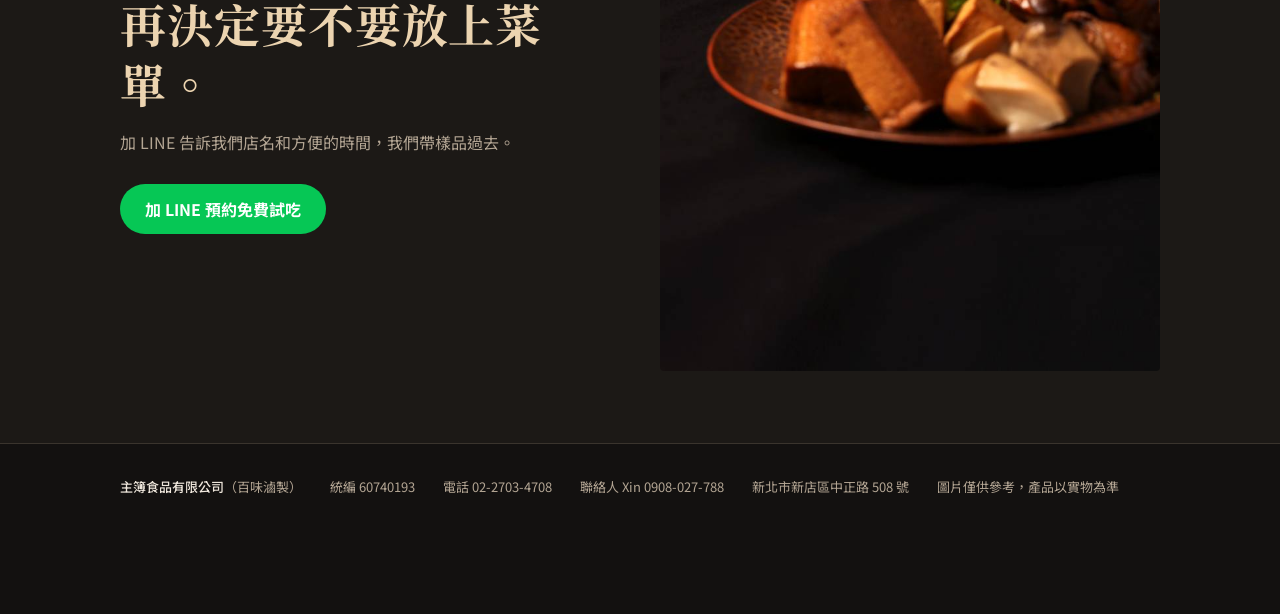
==== commit 0832dc40: "商品頁文字調整：其他商品顯示簡短介紹、簡化說明與加熱提醒 - 「也看看這些」卡片的小字改成產品簡短介紹（跟首頁同一句），不再顯示克數與人份 - 購買按鈕下方只留「圖片僅供參考，產品以實物為準。」 - " ====
--- a/b2b/index.html
+++ b/b2b/index.html
@@ -312,7 +312,7 @@
       <div class="step hot"><span class="n">STEP 3</span><h3>微波 50 秒</h3><p>不拆封，700W 微波 30 秒，再加熱 20 秒；或水滾後不拆封，隔水加熱 5 分鐘。</p></div>
       <div class="step"><span class="n">STEP 4</span><h3>擺盤上桌</h3><p>倒進盤子、撒點蔥絲，或淋上百味辣油。</p></div>
     </div>
-    <p class="flow-note">出餐前請確認所有內容物都有熱透。鴨血豆腐只能隔水加熱；<a href="../product.html?p=noodle">百味拌麵</a>的加熱方式不一樣，請看商品頁。</p>
+    <p class="flow-note">出餐前確認所有內容物都熱透。鴨血豆腐只能隔水加熱；<a href="../product.html?p=noodle">百味拌麵</a>的加熱方式不一樣，請看商品頁。</p>
   </div>
 </section>
 
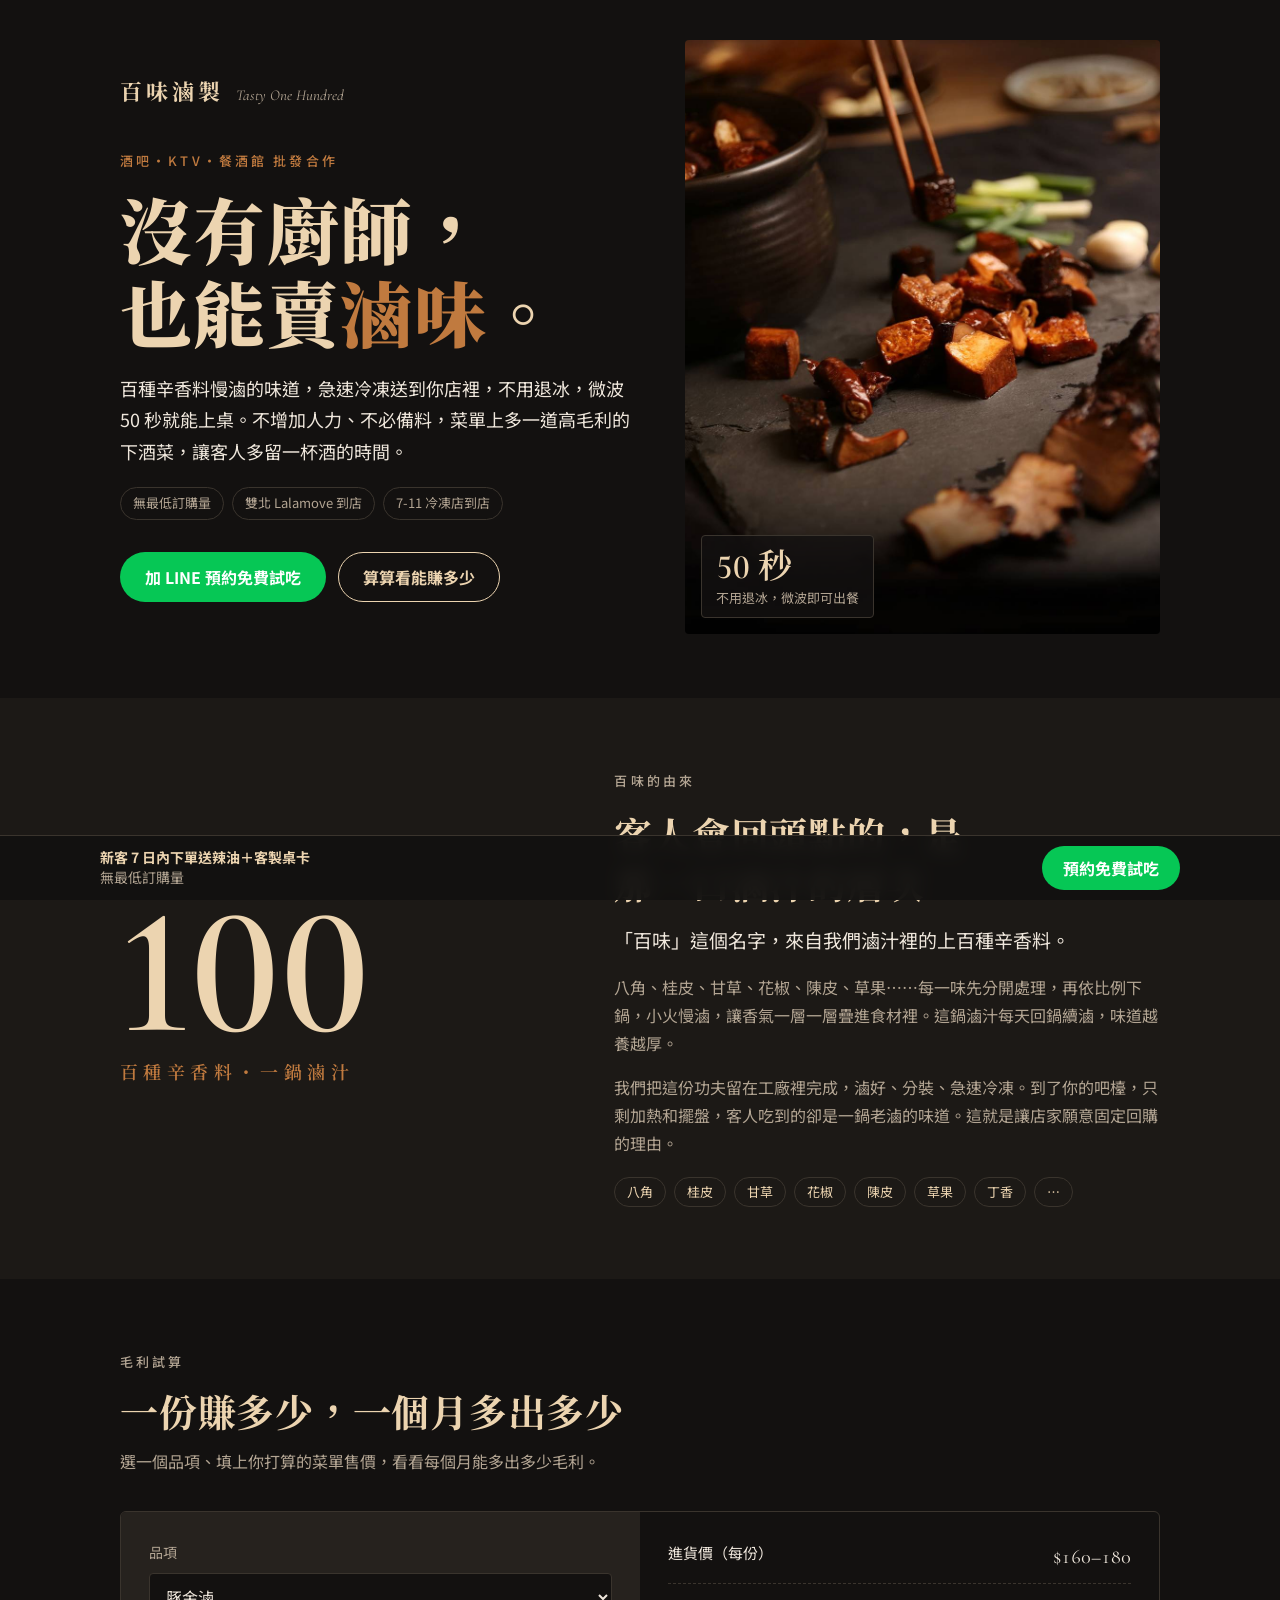
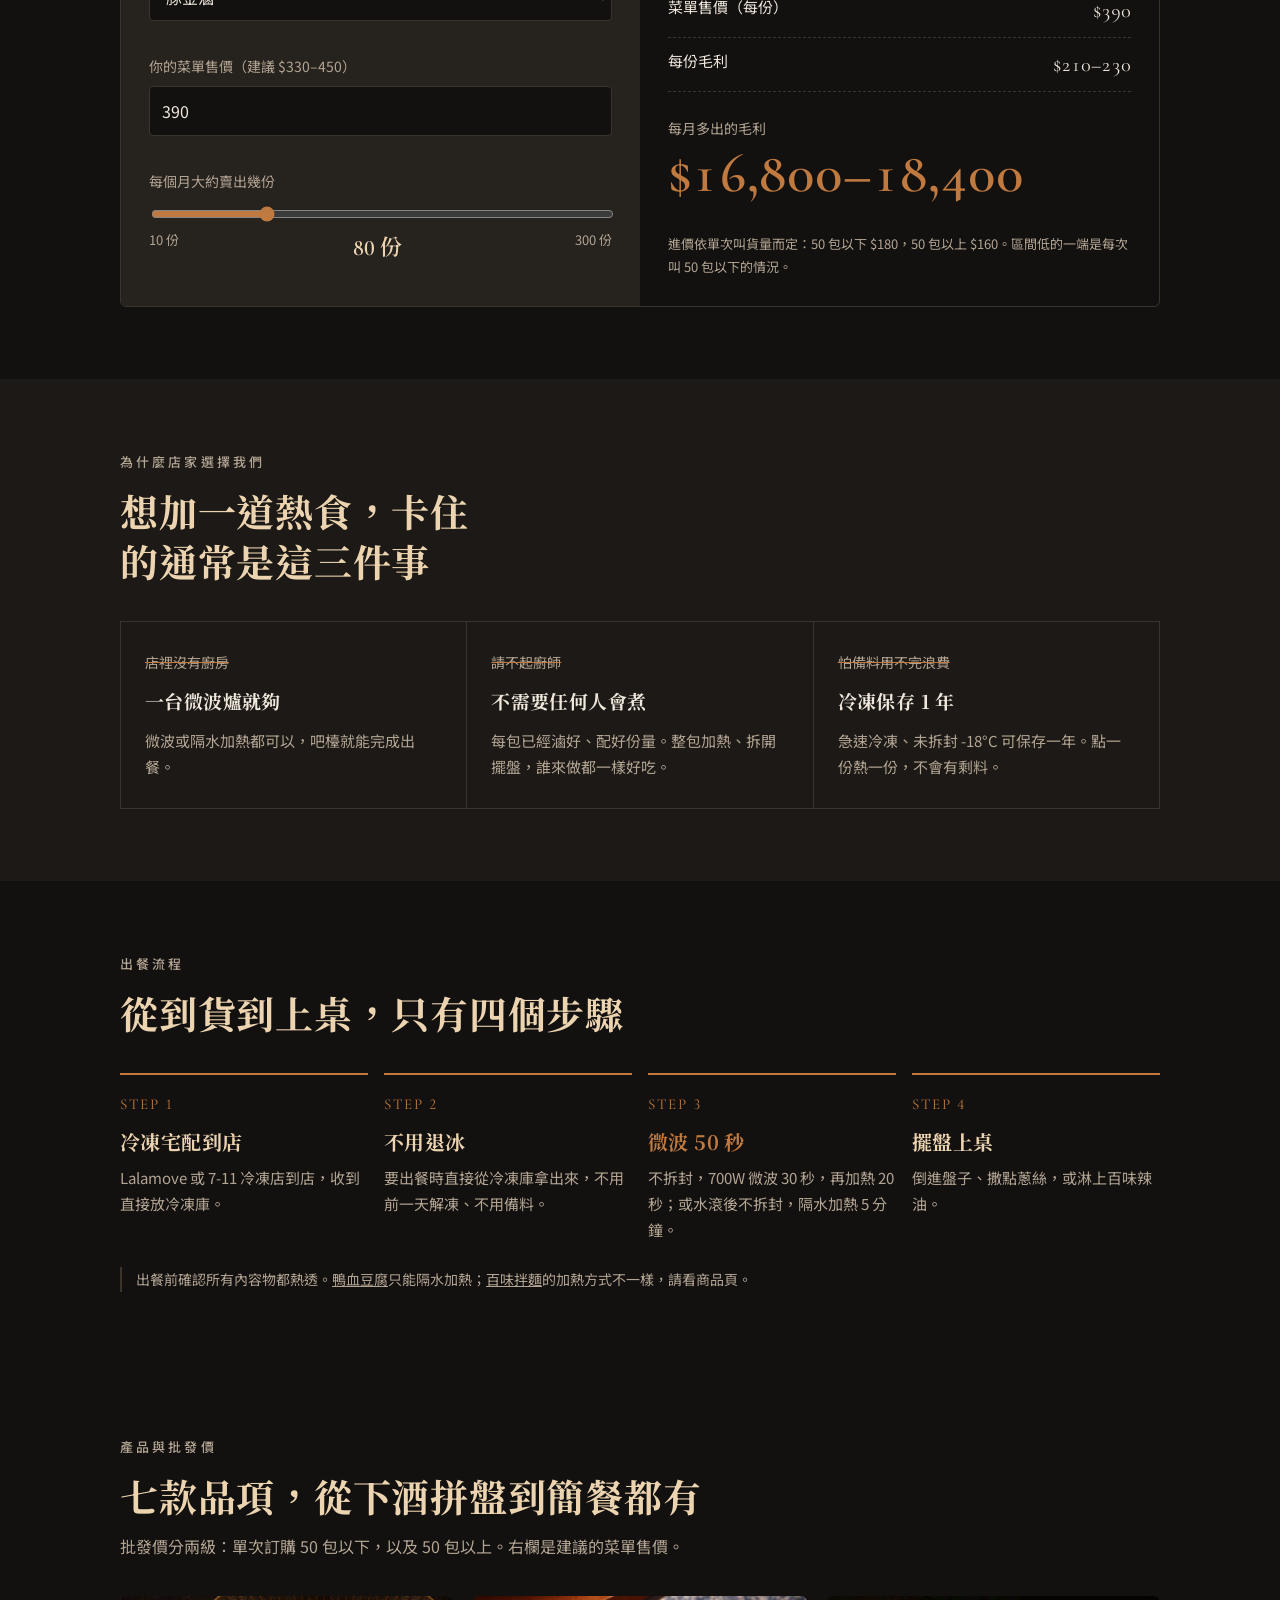
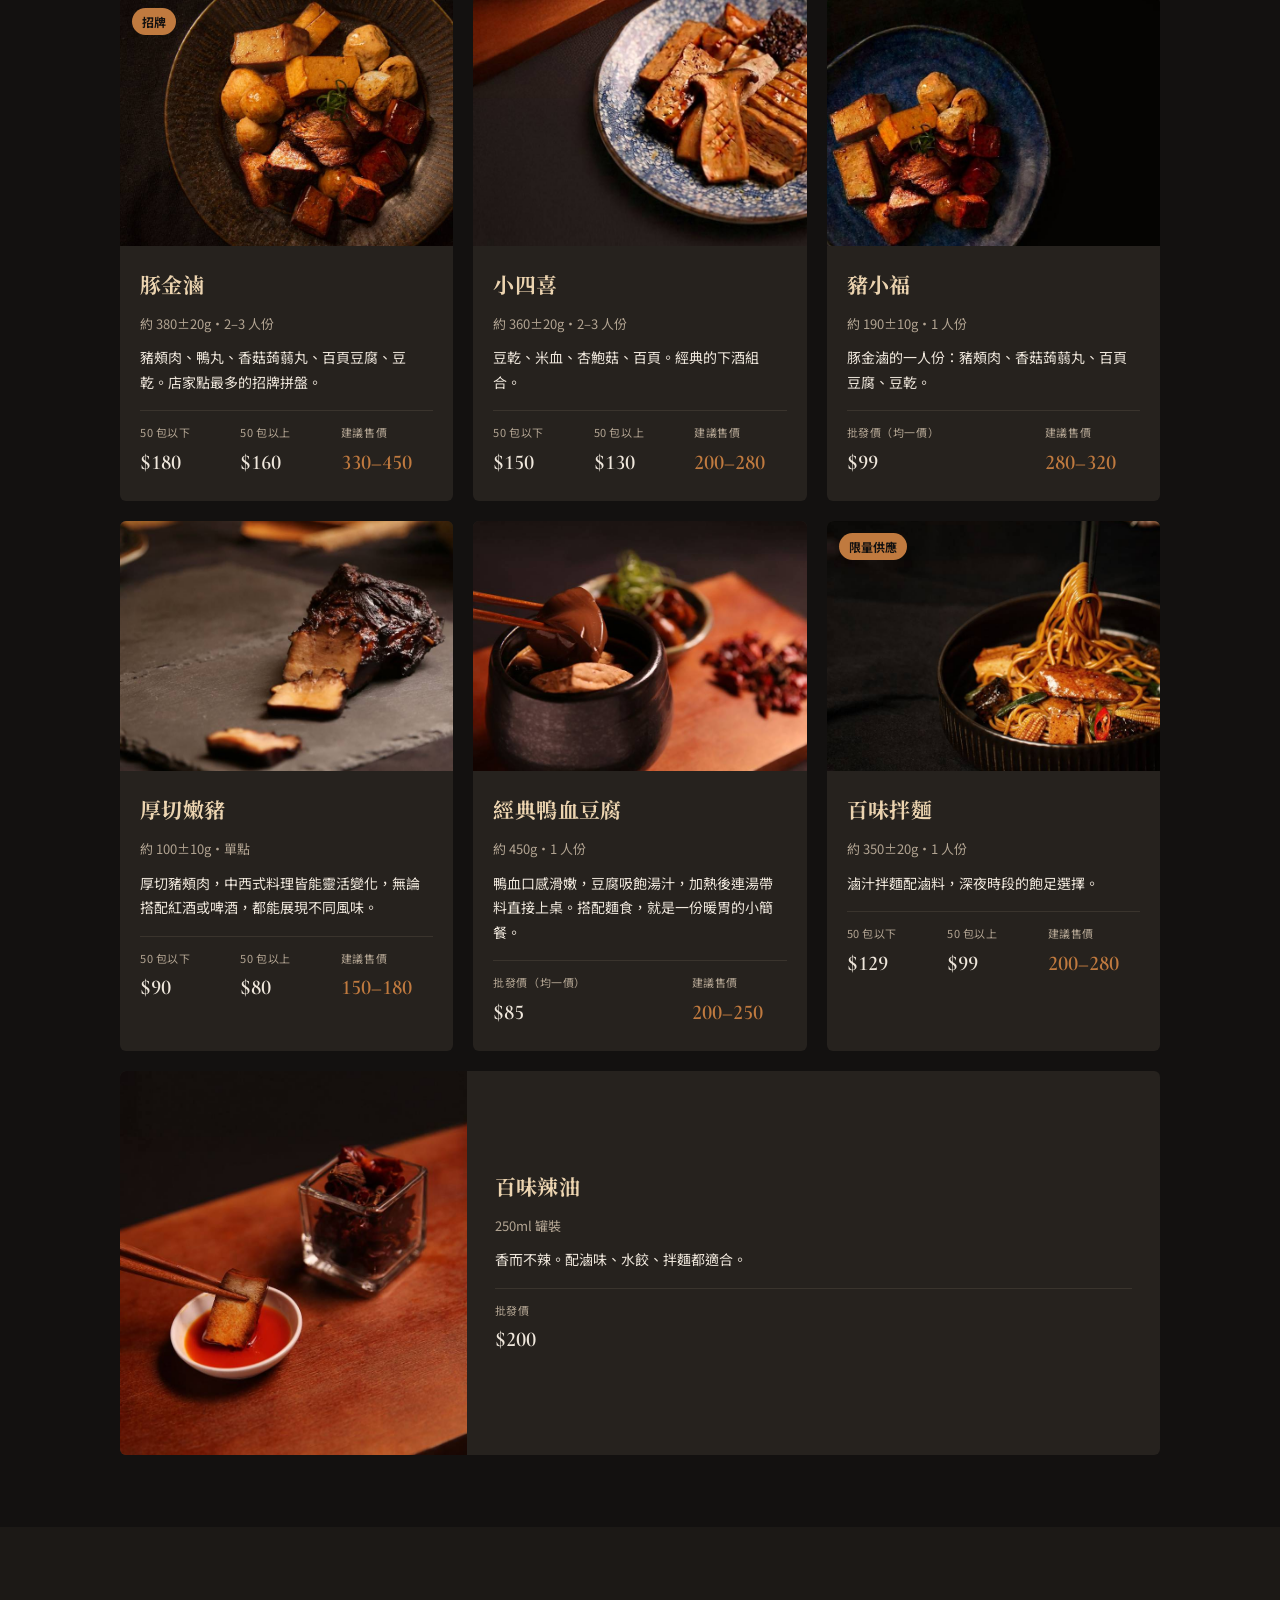
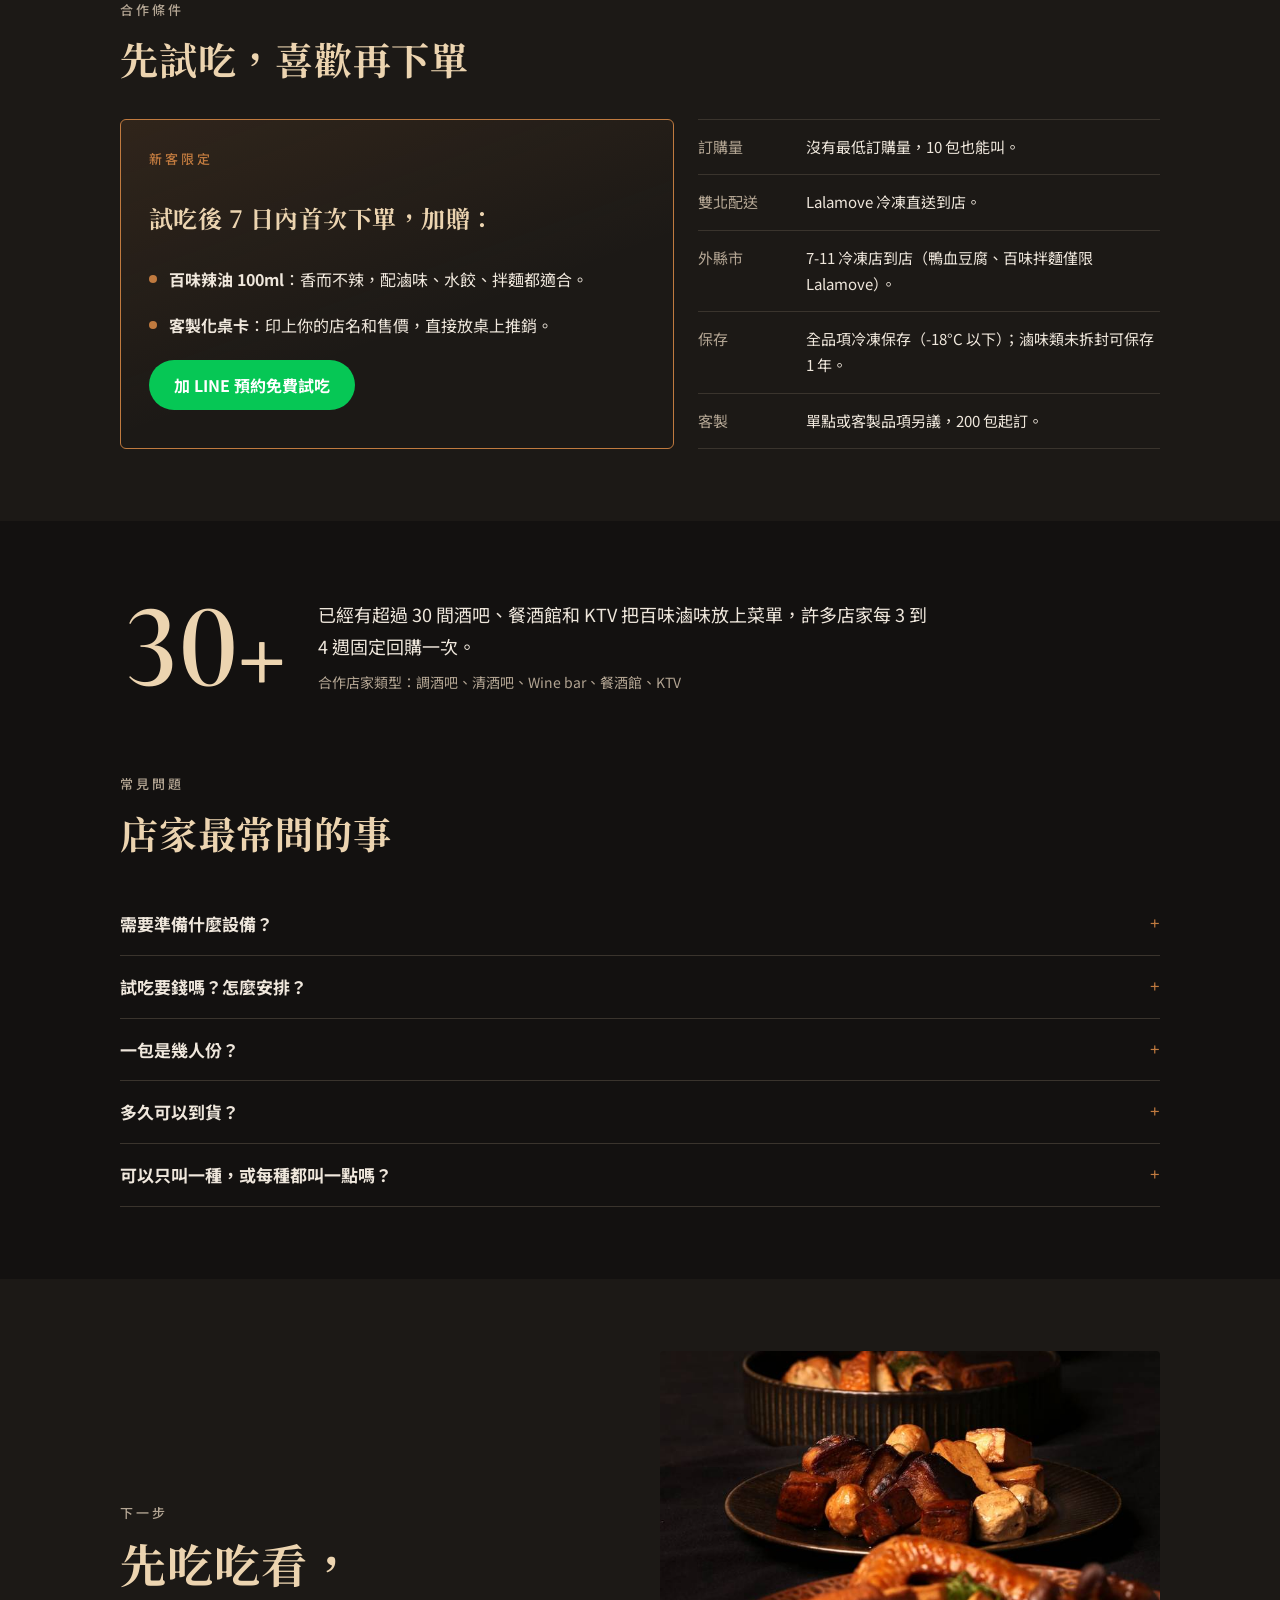
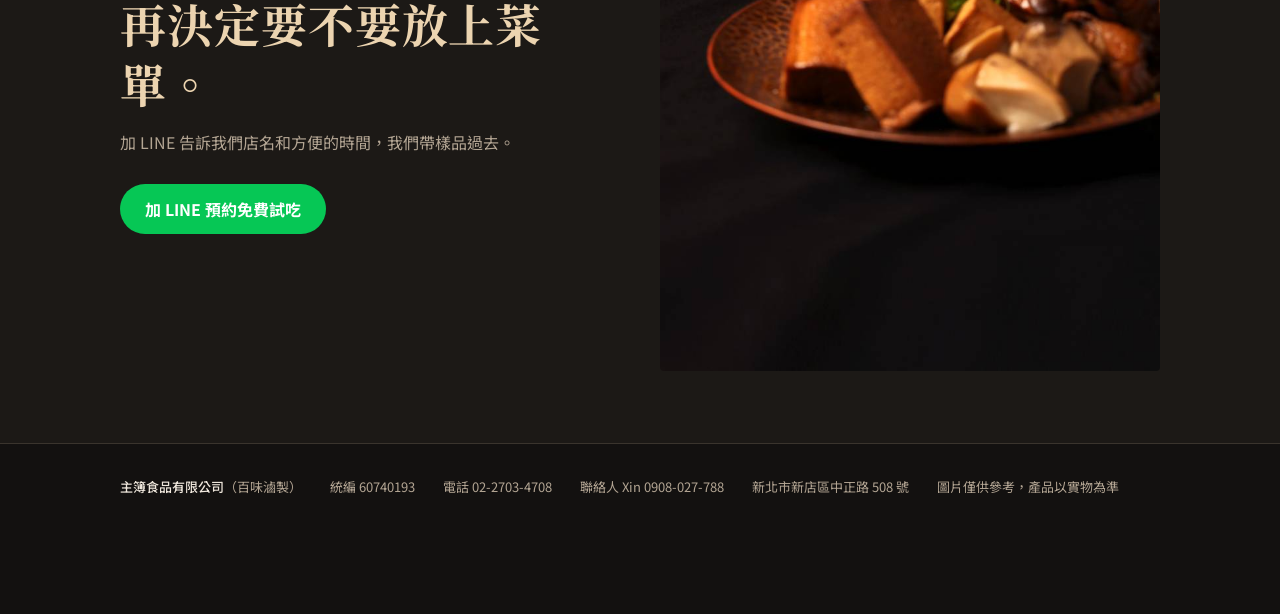
==== commit 49ea9abb: "「鴨血豆腐只能隔水加熱」的鴨血豆腐加上商品頁連結 首頁「怎麼吃」與 b2b 出餐流程下方的提醒，跟百味拌麵一樣可以點到商品頁。  Co-Authored-By: Claude Opus 5.5 <no" ====
--- a/b2b/index.html
+++ b/b2b/index.html
@@ -312,7 +312,7 @@
       <div class="step hot"><span class="n">STEP 3</span><h3>微波 50 秒</h3><p>不拆封，700W 微波 30 秒，再加熱 20 秒；或水滾後不拆封，隔水加熱 5 分鐘。</p></div>
       <div class="step"><span class="n">STEP 4</span><h3>擺盤上桌</h3><p>倒進盤子、撒點蔥絲，或淋上百味辣油。</p></div>
     </div>
-    <p class="flow-note">出餐前確認所有內容物都熱透。鴨血豆腐只能隔水加熱；<a href="../product.html?p=noodle">百味拌麵</a>的加熱方式不一樣，請看商品頁。</p>
+    <p class="flow-note">出餐前確認所有內容物都熱透。<a href="../product.html?p=yx">鴨血豆腐</a>只能隔水加熱；<a href="../product.html?p=noodle">百味拌麵</a>的加熱方式不一樣，請看商品頁。</p>
   </div>
 </section>
 
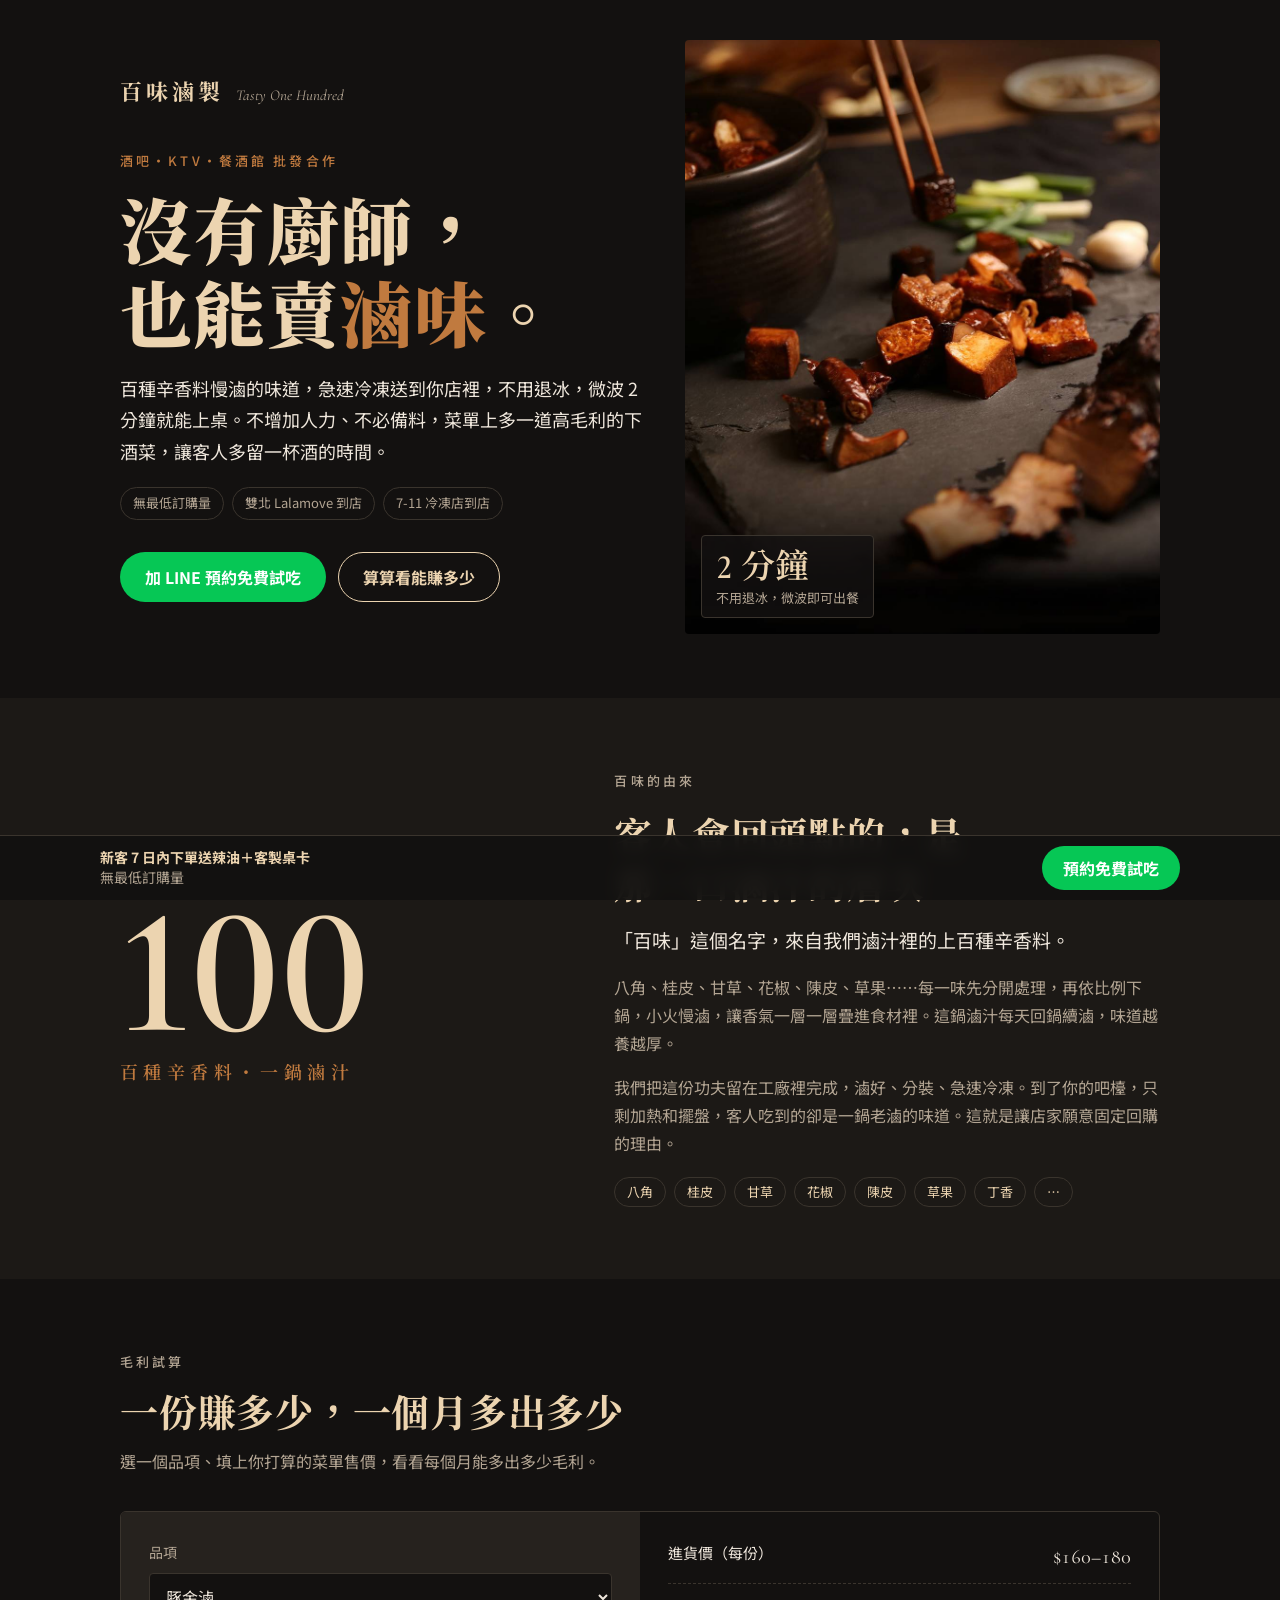
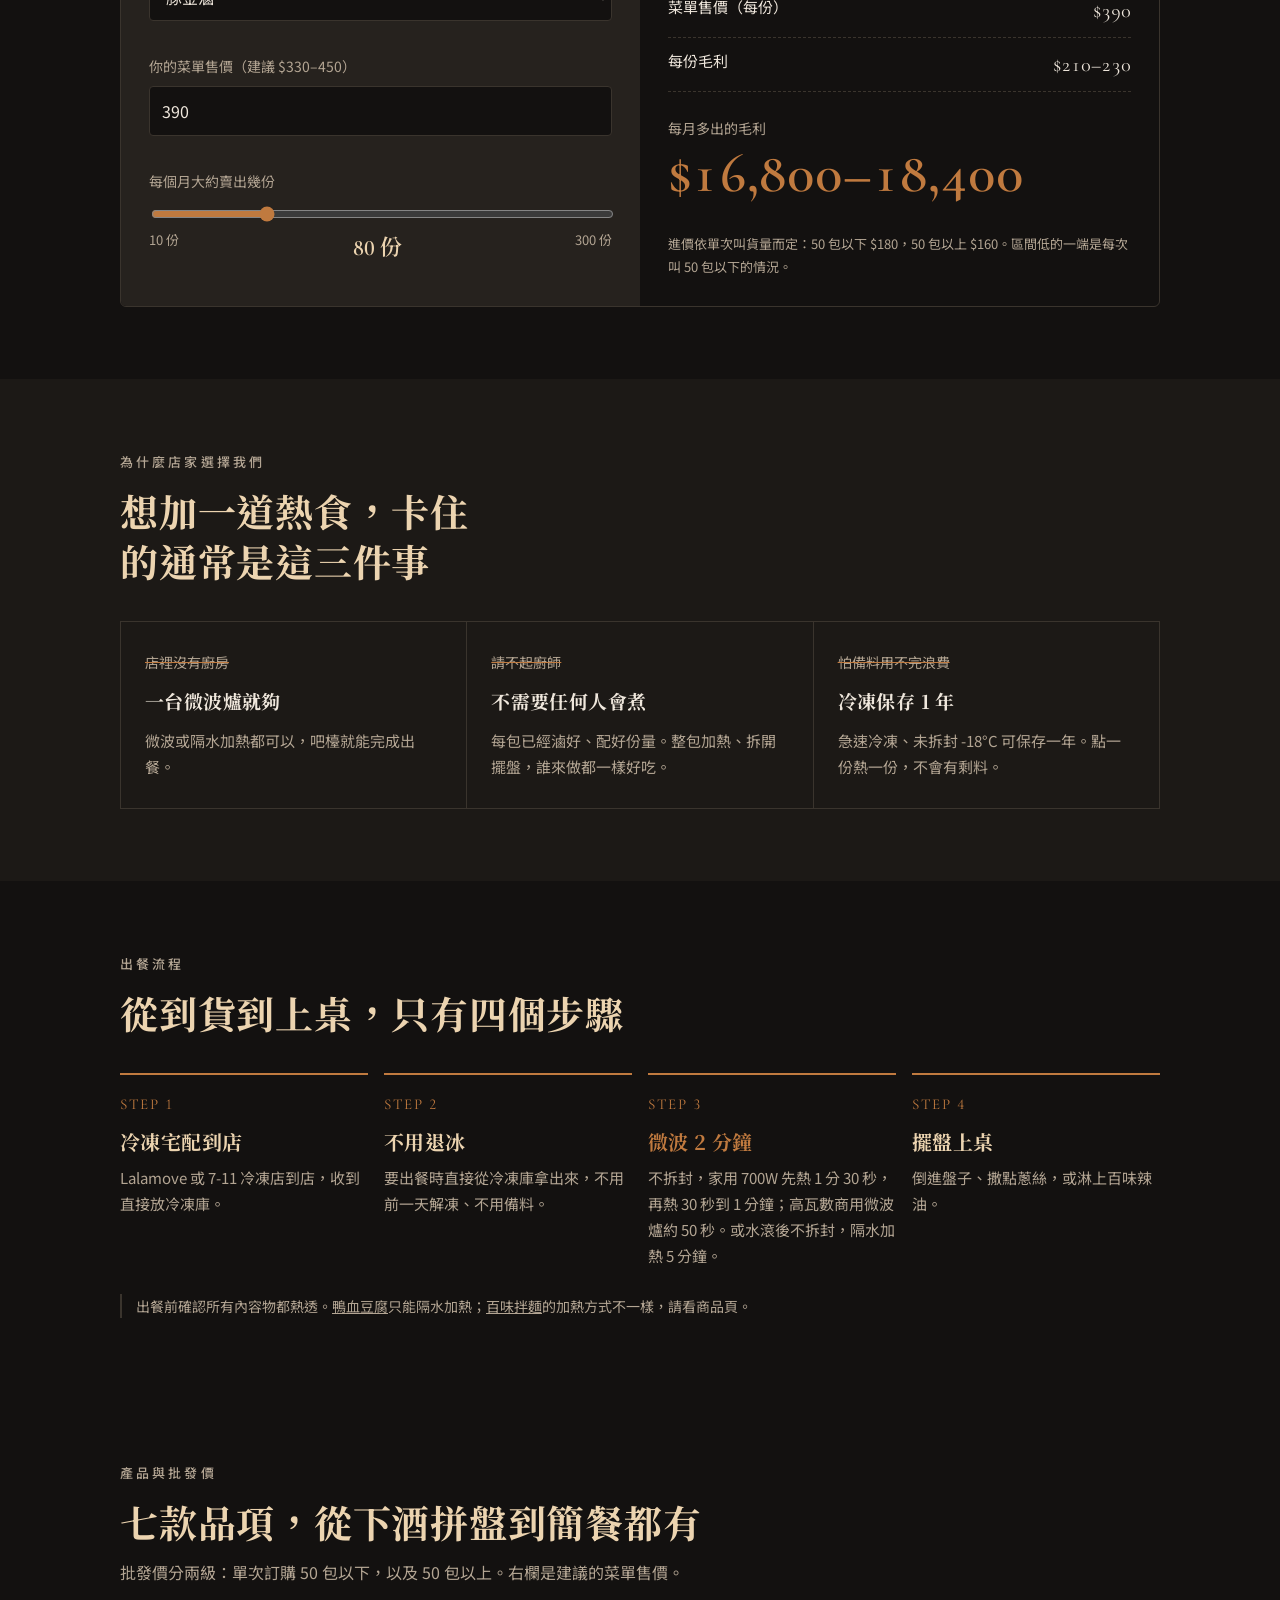
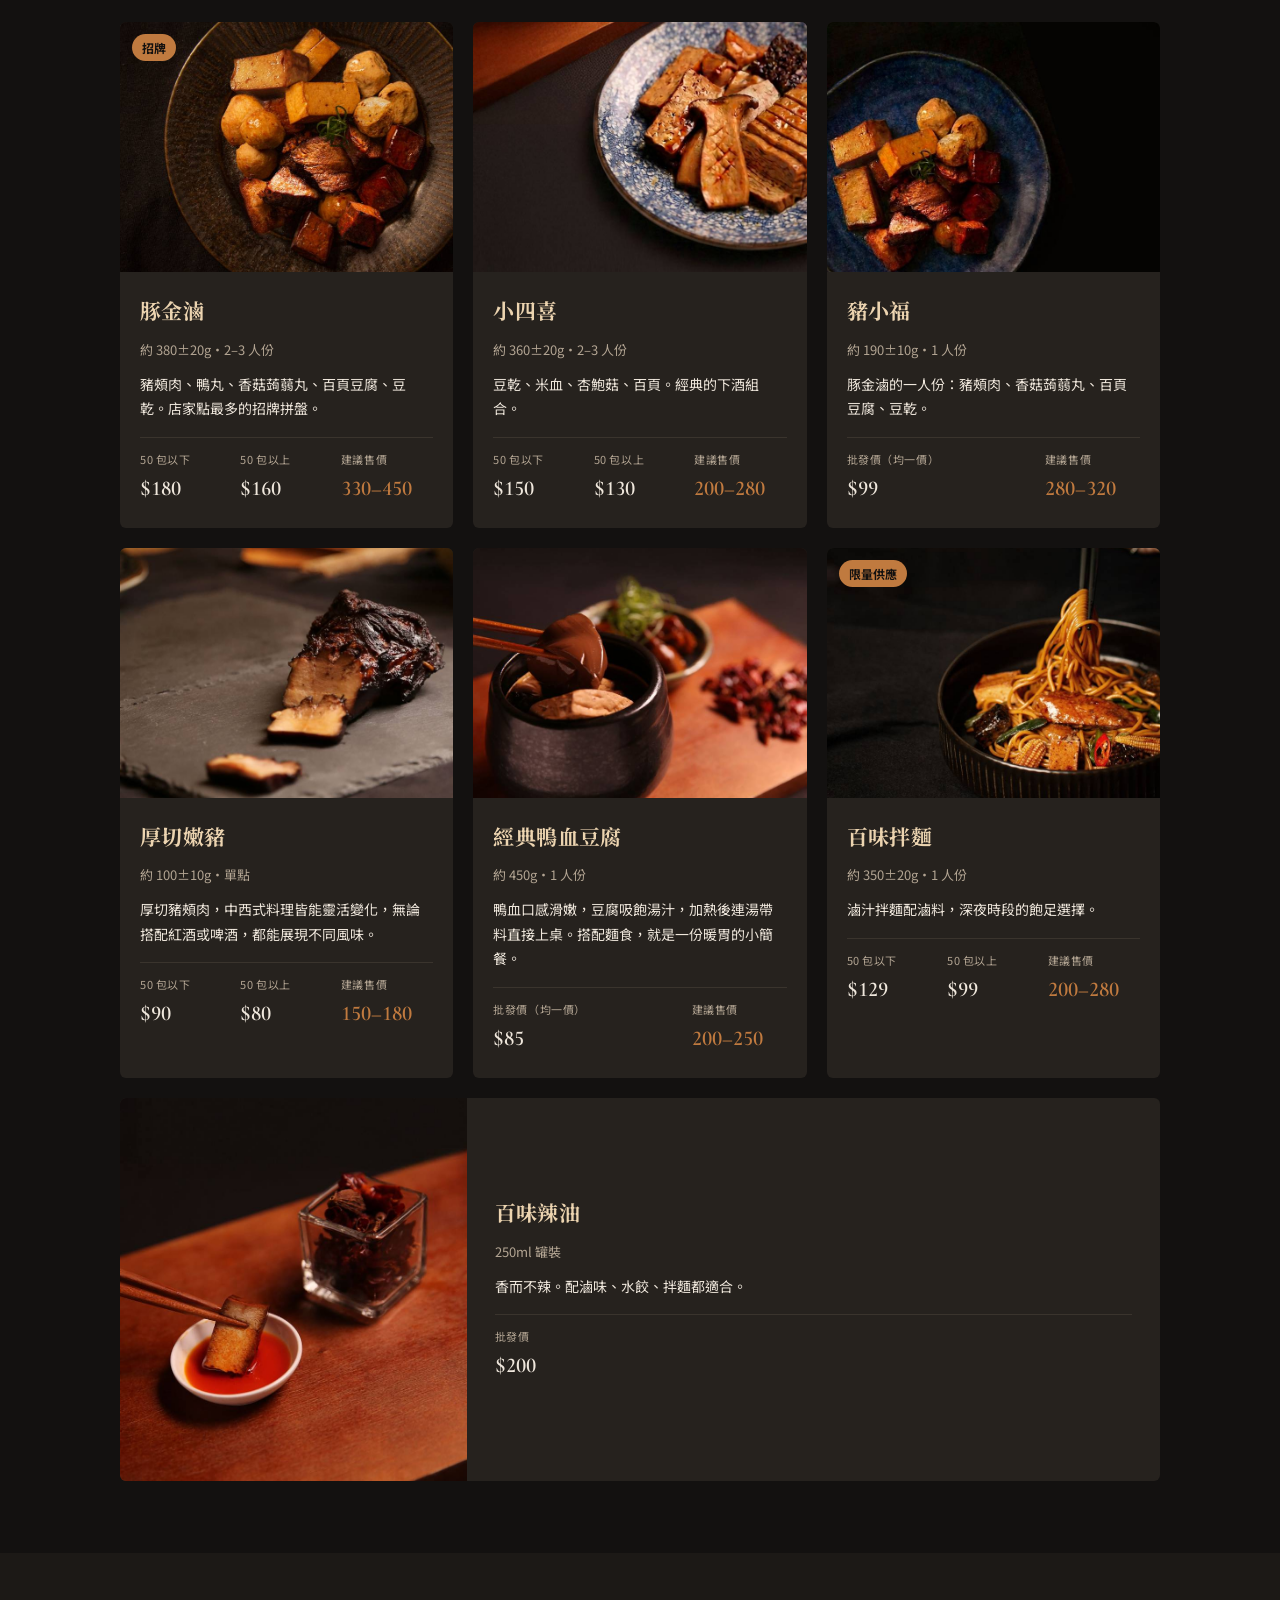
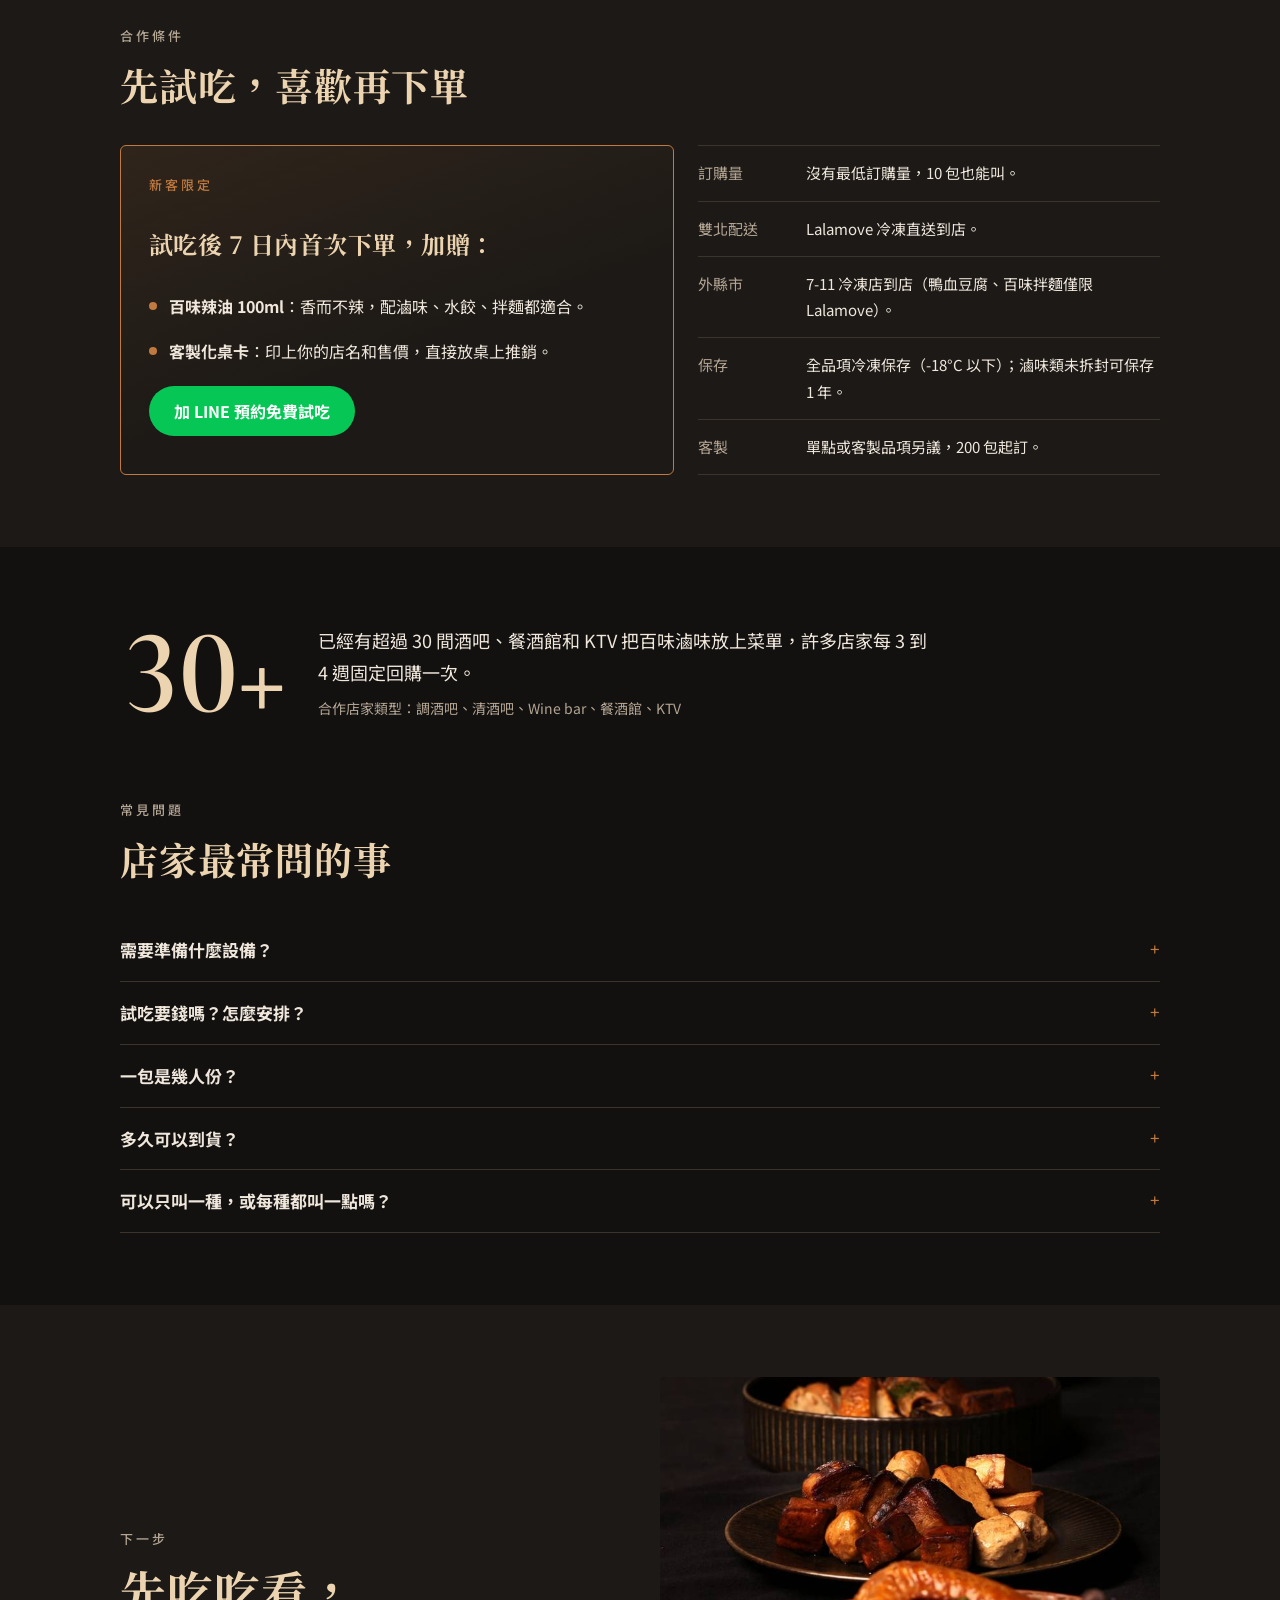
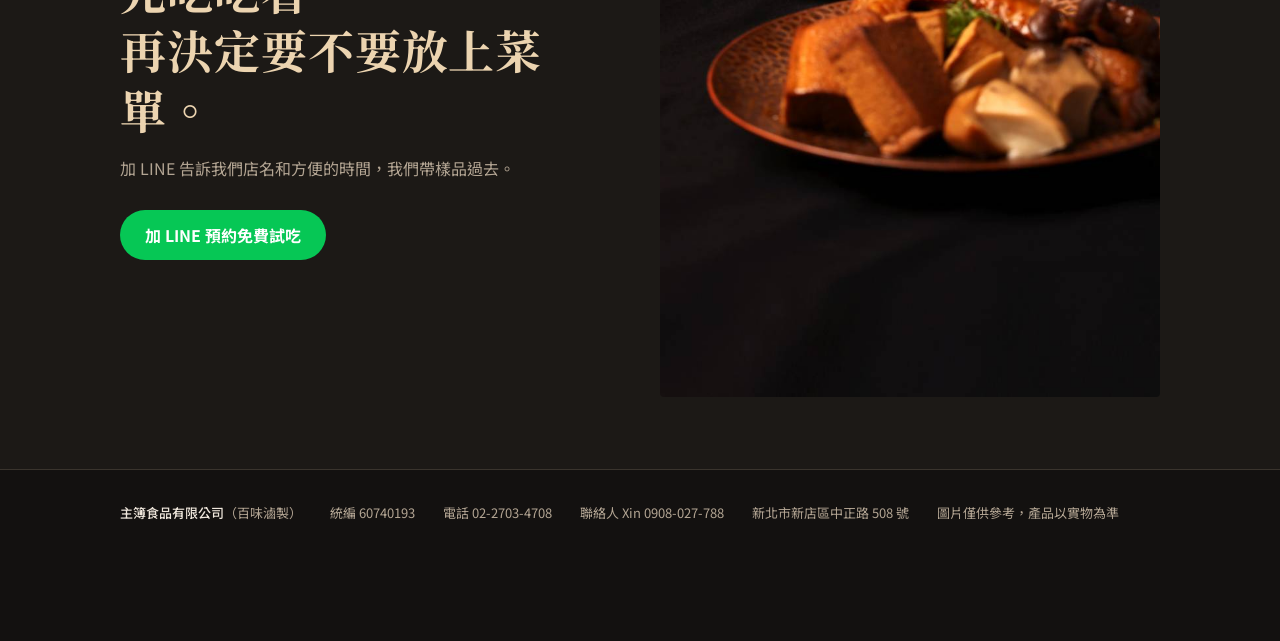
==== commit 21380daa: "微波時間改成家用 700W 約 2 分鐘 原本的 30 秒＋20 秒是 7-11 商用微波爐的時間，依瓦數換算成家用 700W： 先熱 1 分 30 秒，確認溫度後再熱 30 秒到 1 分鐘（約 2 " ====
--- a/b2b/index.html
+++ b/b2b/index.html
@@ -3,7 +3,7 @@
 <head>
 <meta charset="utf-8">
 <meta name="viewport" content="width=device-width, initial-scale=1, viewport-fit=cover">
-<meta name="description" content="百味滷製冷凍滷味組合包，專為酒吧、KTV、餐酒館設計。百種辛香料慢滷，沒有廚師也能賣滷味：不用退冰，微波 50 秒上桌，為菜單多一道高毛利下酒菜，無最低訂購量。">
+<meta name="description" content="百味滷製冷凍滷味組合包，專為酒吧、KTV、餐酒館設計。百種辛香料慢滷，沒有廚師也能賣滷味：不用退冰，微波 2 分鐘上桌，為菜單多一道高毛利下酒菜，無最低訂購量。">
 <!-- ===== Meta Pixel：到 Meta 事件管理工具複製你的 Pixel 程式碼，貼在這裡 ===== -->
 <title>百味滷製 店家合作</title>
 <link rel="preconnect" href="https://fonts.googleapis.com">
@@ -217,7 +217,7 @@
       <a class="brand" href="../" style="text-decoration:none;color:inherit"><b>百味滷製</b><span>Tasty One Hundred</span></a>
       <p class="eyebrow">酒吧・KTV・餐酒館 批發合作</p>
       <h1 style="margin-top:14px">沒有廚師，<br>也能賣<em>滷味</em>。</h1>
-      <p class="lede">百種辛香料慢滷的味道，急速冷凍送到你店裡，不用退冰，微波 50 秒就能上桌。不增加人力、不必備料，菜單上多一道高毛利的下酒菜，讓客人多留一杯酒的時間。</p>
+      <p class="lede">百種辛香料慢滷的味道，急速冷凍送到你店裡，不用退冰，微波 2 分鐘就能上桌。不增加人力、不必備料，菜單上多一道高毛利的下酒菜，讓客人多留一杯酒的時間。</p>
       <div class="tags"><span class="tag">無最低訂購量</span><span class="tag">雙北 Lalamove 到店</span><span class="tag">7-11 冷凍店到店</span></div>
       <div class="ctas">
         <a class="btn btn-line" href="https://lin.ee/7zMBIqU" target="_blank" rel="noopener" data-cta="line-hero">加 LINE 預約免費試吃</a>
@@ -226,7 +226,7 @@
     </div>
     <div class="hero-img">
       <img src="../assets/img/hero.jpg" alt="筷子夾起一塊滷豆乾，石板上擺著滷味拼盤">
-      <div class="stamp"><b>50 秒</b><span>不用退冰，微波即可出餐</span></div>
+      <div class="stamp"><b>2 分鐘</b><span>不用退冰，微波即可出餐</span></div>
     </div>
   </div>
 </header>
@@ -309,7 +309,7 @@
     <div class="flow">
       <div class="step"><span class="n">STEP 1</span><h3>冷凍宅配到店</h3><p>Lalamove 或 7-11 冷凍店到店，收到直接放冷凍庫。</p></div>
       <div class="step"><span class="n">STEP 2</span><h3>不用退冰</h3><p>要出餐時直接從冷凍庫拿出來，不用前一天解凍、不用備料。</p></div>
-      <div class="step hot"><span class="n">STEP 3</span><h3>微波 50 秒</h3><p>不拆封，700W 微波 30 秒，再加熱 20 秒；或水滾後不拆封，隔水加熱 5 分鐘。</p></div>
+      <div class="step hot"><span class="n">STEP 3</span><h3>微波 2 分鐘</h3><p>不拆封，家用 700W 先熱 1 分 30 秒，再熱 30 秒到 1 分鐘；高瓦數商用微波爐約 50 秒。或水滾後不拆封，隔水加熱 5 分鐘。</p></div>
       <div class="step"><span class="n">STEP 4</span><h3>擺盤上桌</h3><p>倒進盤子、撒點蔥絲，或淋上百味辣油。</p></div>
     </div>
     <p class="flow-note">出餐前確認所有內容物都熱透。<a href="../product.html?p=yx">鴨血豆腐</a>只能隔水加熱；<a href="../product.html?p=noodle">百味拌麵</a>的加熱方式不一樣，請看商品頁。</p>
